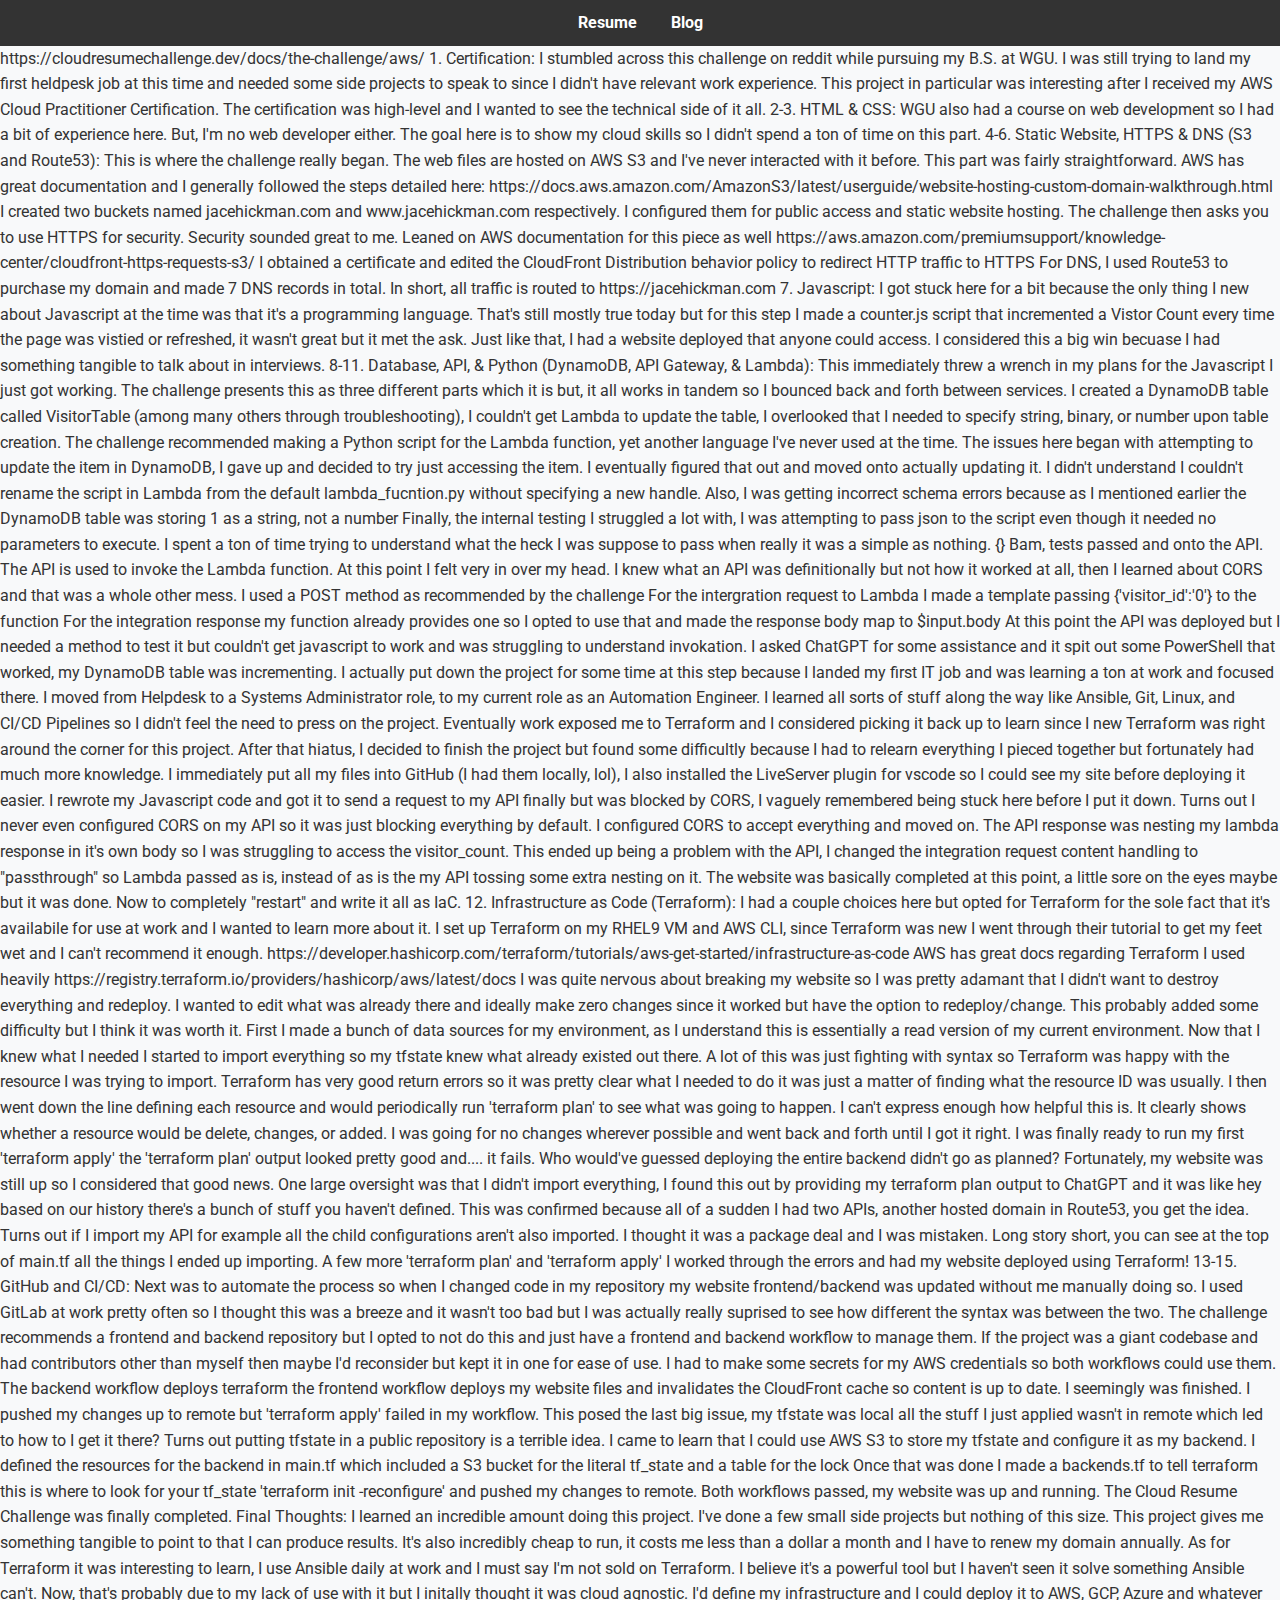
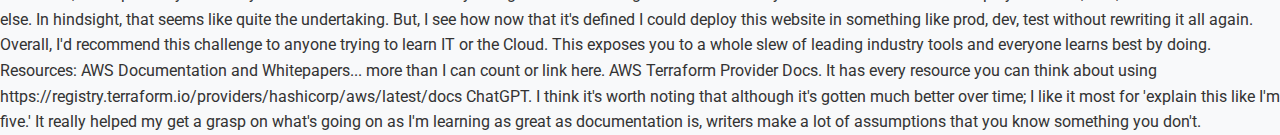
==== web_files/blog.html @ e650aa1d "Updated resume, added a blog, some css for the blog" ====
<!-- Cloud Resume Challenge -->
<!DOCTYPE html>
<html>
<head>
  <title>The Cloud Resume Challenge</title>
  <link rel="stylesheet" type="text/css" href="css/styles.css">
</head>

<nav>
  <a href="resume.html">Resume</a>
  <a href="blog.html">Blog</a>
</nav>

<body>
https://cloudresumechallenge.dev/docs/the-challenge/aws/

1. Certification:
I stumbled across this challenge on reddit while pursuing my B.S. at WGU. I was still trying to land my first heldpesk job at this time and needed some side projects to speak to since I didn't have relevant work experience.
This project in particular was interesting after I received my AWS Cloud Practitioner Certification. The certification was high-level and I wanted to see the technical side of it all. 

2-3. HTML & CSS:
WGU also had a course on web development so I had a bit of experience here. But, I'm no web developer either. The goal here is to show my cloud skills so I didn't spend a ton of time on this part.

4-6. Static Website, HTTPS & DNS (S3 and Route53):
This is where the challenge really began. 

The web files are hosted on AWS S3 and I've never interacted with it before. This part was fairly straightforward.
AWS has great documentation and I generally followed the steps detailed here: https://docs.aws.amazon.com/AmazonS3/latest/userguide/website-hosting-custom-domain-walkthrough.html
I created two buckets named jacehickman.com and www.jacehickman.com respectively. I configured them for public access and static website hosting. 

The challenge then asks you to use HTTPS for security. Security sounded great to me. 
Leaned on AWS documentation for this piece as well https://aws.amazon.com/premiumsupport/knowledge-center/cloudfront-https-requests-s3/ 
I obtained a certificate and edited the CloudFront Distribution behavior policy to redirect HTTP traffic to HTTPS

For DNS, I used Route53 to purchase my domain and made 7 DNS records in total. In short, all traffic is routed to https://jacehickman.com

7. Javascript:
I got stuck here for a bit because the only thing I new about Javascript at the time was that it's a programming language. 
That's still mostly true today but for this step I made a counter.js script that incremented a Vistor Count every time the page was vistied or refreshed, it wasn't great but it met the ask.
Just like that, I had a website deployed that anyone could access. I considered this a big win becuase I had something tangible to talk about in interviews.

8-11. Database, API, & Python (DynamoDB, API Gateway, & Lambda):
This immediately threw a wrench in my plans for the Javascript I just got working. The challenge presents this as three different parts which it is but, it all works in tandem so I bounced back and forth between services.
I created a DynamoDB table called VisitorTable (among many others through troubleshooting), I couldn't get Lambda to update the table, I overlooked that I needed to specify string, binary, or number upon table creation.

The challenge recommended making a Python script for the Lambda function, yet another language I've never used at the time.
The issues here began with attempting to update the item in DynamoDB, I gave up and decided to try just accessing the item. I eventually figured that out and moved onto actually updating it.
I didn't understand I couldn't rename the script in Lambda from the default lambda_fucntion.py without specifying a new handle. Also, I was getting incorrect schema errors because as I mentioned earlier the DynamoDB table was storing 1 as a string, not a number
Finally, the internal testing I struggled a lot with, I was attempting to pass json to the script even though it needed no parameters to execute. I spent a ton of time trying to understand what the heck I was suppose to pass when really it was a simple as nothing. {}
Bam, tests passed and onto the API.

The API is used to invoke the Lambda function. At this point I felt very in over my head. I knew what an API was definitionally but not how it worked at all, then I learned about CORS and that was a whole other mess.
I used a POST method as recommended by the challenge
For the intergration request to Lambda I made a template passing {'visitor_id':'0'} to the function
For the integration response my function already provides one so I opted to use that and made the response body map to $input.body
At this point the API was deployed but I needed a method to test it but couldn't get javascript to work and was struggling to understand invokation.
I asked ChatGPT for some assistance and it spit out some PowerShell that worked, my DynamoDB table was incrementing.

I actually put down the project for some time at this step because I landed my first IT job and was learning a ton at work and focused there. I moved from Helpdesk to a Systems Administrator role, to my current role as an Automation Engineer.
I learned all sorts of stuff along the way like Ansible, Git, Linux, and CI/CD Pipelines so I didn't feel the need to press on the project.
Eventually work exposed me to Terraform and I considered picking it back up to learn since I new Terraform was right around the corner for this project. 
After that hiatus, I decided to finish the project but found some difficultly because I had to relearn everything I pieced together but fortunately had much more knowledge.

I immediately put all my files into GitHub (I had them locally, lol), I also installed the LiveServer plugin for vscode so I could see my site before deploying it easier.
I rewrote my Javascript code and got it to send a request to my API finally but was blocked by CORS, I vaguely remembered being stuck here before I put it down. 
Turns out I never even configured CORS on my API so it was just blocking everything by default. I configured CORS to accept everything and moved on.

The API response was nesting my lambda response in it's own body so I was struggling to access the visitor_count. 
This ended up being a problem with the API, I changed the integration request content handling to "passthrough" so Lambda passed as is, instead of as is the my API tossing some extra nesting on it.

The website was basically completed at this point, a little sore on the eyes maybe but it was done. Now to completely "restart" and write it all as IaC.

12. Infrastructure as Code (Terraform):
I had a couple choices here but opted for Terraform for the sole fact that it's availabile for use at work and I wanted to learn more about it. 
I set up Terraform on my RHEL9 VM and AWS CLI, since Terraform was new I went through their tutorial to get my feet wet and I can't recommend it enough. https://developer.hashicorp.com/terraform/tutorials/aws-get-started/infrastructure-as-code
AWS has great docs regarding Terraform I used heavily https://registry.terraform.io/providers/hashicorp/aws/latest/docs

I was quite nervous about breaking my website so I was pretty adamant that I didn't want to destroy everything and redeploy. I wanted to edit what was already there and ideally make zero changes since it worked but have the option to redeploy/change. 
This probably added some difficulty but I think it was worth it. First I made a bunch of data sources for my environment, as I understand this is essentially a read version of my current environment.

Now that I knew what I needed I started to import everything so my tfstate knew what already existed out there. A lot of this was just fighting with syntax so Terraform was happy with the resource I was trying to import. 
Terraform has very good return errors so it was pretty clear what I needed to do it was just a matter of finding what the resource ID was usually. 
I then went down the line defining each resource and would periodically run 'terraform plan' to see what was going to happen. I can't express enough how helpful this is. It clearly shows whether a resource would be delete, changes, or added.
I was going for no changes wherever possible and went back and forth until I got it right.
I was finally ready to run my first 'terraform apply' the 'terraform plan' output looked pretty good and.... it fails. Who would've guessed deploying the entire backend didn't go as planned?
Fortunately, my website was still up so I considered that good news. 

One large oversight was that I didn't import everything, I found this out by providing my terraform plan output to ChatGPT and it was like hey based on our history there's a bunch of stuff you haven't defined.
This was confirmed because all of a sudden I had two APIs, another hosted domain in Route53, you get the idea.
Turns out if I import my API for example all the child configurations aren't also imported. I thought it was a package deal and I was mistaken. Long story short, you can see at the top of main.tf all the things I ended up importing. 
A few more 'terraform plan' and 'terraform apply' I worked through the errors and had my website deployed using Terraform!

13-15. GitHub and CI/CD: 
Next was to automate the process so when I changed code in my repository my website frontend/backend was updated without me manually doing so. 
I used GitLab at work pretty often so I thought this was a breeze and it wasn't too bad but I was actually really suprised to see how different the syntax was between the two. 
The challenge recommends a frontend and backend repository but I opted to not do this and just have a frontend and backend workflow to manage them. 
If the project was a giant codebase and had contributors other than myself then maybe I'd reconsider but kept it in one for ease of use. 
I had to make some secrets for my AWS credentials so both workflows could use them. The backend workflow deploys terraform the frontend workflow deploys my website files and invalidates the CloudFront cache so content is up to date.
I seemingly was finished. I pushed my changes up to remote but 'terraform apply' failed in my workflow. 
This posed the last big issue, my tfstate was local all the stuff I just applied wasn't in remote which led to how to I get it there? Turns out putting tfstate in a public repository is a terrible idea. 
I came to learn that I could use AWS S3 to store my tfstate and configure it as my backend. 
I defined the resources for the backend in main.tf which included a S3 bucket for the literal tf_state and a table for the lock
Once that was done I made a backends.tf to tell terraform this is where to look for your tf_state 'terraform init -reconfigure' and pushed my changes to remote.
Both workflows passed, my website was up and running. The Cloud Resume Challenge was finally completed.

Final Thoughts:
I learned an incredible amount doing this project. I've done a few small side projects but nothing of this size. 
This project gives me something tangible to point to that I can produce results. It's also incredibly cheap to run, it costs me less than a dollar a month and I have to renew my domain annually. 
As for Terraform it was interesting to learn, I use Ansible daily at work and I must say I'm not sold on Terraform. I believe it's a powerful tool but I haven't seen it solve something Ansible can't.
Now, that's probably due to my lack of use with it but I initally thought it was cloud agnostic. I'd define my infrastructure and I could deploy it to AWS, GCP, Azure and whatever else.
In hindsight, that seems like quite the undertaking. But, I see how now that it's defined I could deploy this website in something like prod, dev, test without rewriting it all again. 
Overall, I'd recommend this challenge to anyone trying to learn IT or the Cloud. This exposes you to a whole slew of leading industry tools and everyone learns best by doing. 

Resources:
AWS Documentation and Whitepapers... more than I can count or link here. 
AWS Terraform Provider Docs. It has every resource you can think about using https://registry.terraform.io/providers/hashicorp/aws/latest/docs
ChatGPT. I think it's worth noting that although it's gotten much better over time; I like it most for 'explain this like I'm five.' It really helped my get a grasp on what's going on as I'm learning as great as documentation is, writers make a lot of assumptions that you know something you don't.
</body>
</html>
---- web_files/css/styles.css ----
@import url('https://fonts.googleapis.com/css2?family=Roboto:wght@400;500;700&display=swap');

body {
  margin: 0;
  font-family: 'Roboto', sans-serif;
  font-size: 16px;
  line-height: 1.6;
  color: #333;
  background-color: #f8f9fa;
}

header {
  background-color: #232f3e;
  color: #fff;
  padding: 20px;
  text-align: center;
  box-shadow: 0 2px 5px rgba(0, 0, 0, 0.1);
}

header h1 {
  margin: 0;
  font-size: 36px;
  font-weight: 700;
}

header p, header a {
  margin: 0;
  font-size: 18px;
  color: #f3f3f3;
}

header a {
  display: block;
  margin: 10px 0; 
  color: #00aaff;
  text-decoration: none;
  font-weight: 500;
}

header a:hover {
  text-decoration: underline;
}

a {
  color: #00aaff;
  font-weight: 400;
}

a:hover {
  text-decoration: underline;
}

div {
  margin: 30px auto; 
  padding: 0px;
  max-width: 800px;
  background-color: #fff;
  box-shadow: 0 2px 8px rgba(0, 0, 0, 0.1);
  border-radius: 8px;
  padding: 20px;
}


div h2 {
  margin-top: 0;
  font-size: 28px;
  font-weight: 700;
  color: #232f3e;
}

div h3 {
  margin-top: 15px;
  font-size: 22px;
  font-weight: 500;
  color: #333;
}

div ul {
  margin-top: 10px;
  padding-left: 20px;
}

div li {
  margin-bottom: 8px; 
  line-height: 1.8;
}

#counter {
  position: absolute;
  top: 0;
  right: 0;
  padding: 10px;
  background-color: #ff9900;
  color: #fff;
  font-size: 14px;
  font-family: 'Roboto', sans-serif;
  border-radius: 0 0 0 5px;
}

a.button {
  display: inline-block;
  background-color: #ff9900;
  color: white;
  padding: 10px 20px;
  border-radius: 5px;
  text-align: center;
  text-decoration: none;
  font-weight: 600;
  margin-top: 20px;
}

a.button:hover {
  background-color: #e88e00;
}

nav {
  background-color: #333;
  padding: 10px;
  text-align: center;
}

nav a {
  color: white;
  margin: 0 15px;
  text-decoration: none;
  font-weight: bold;
}

nav a:hover {
  text-decoration: underline;
}
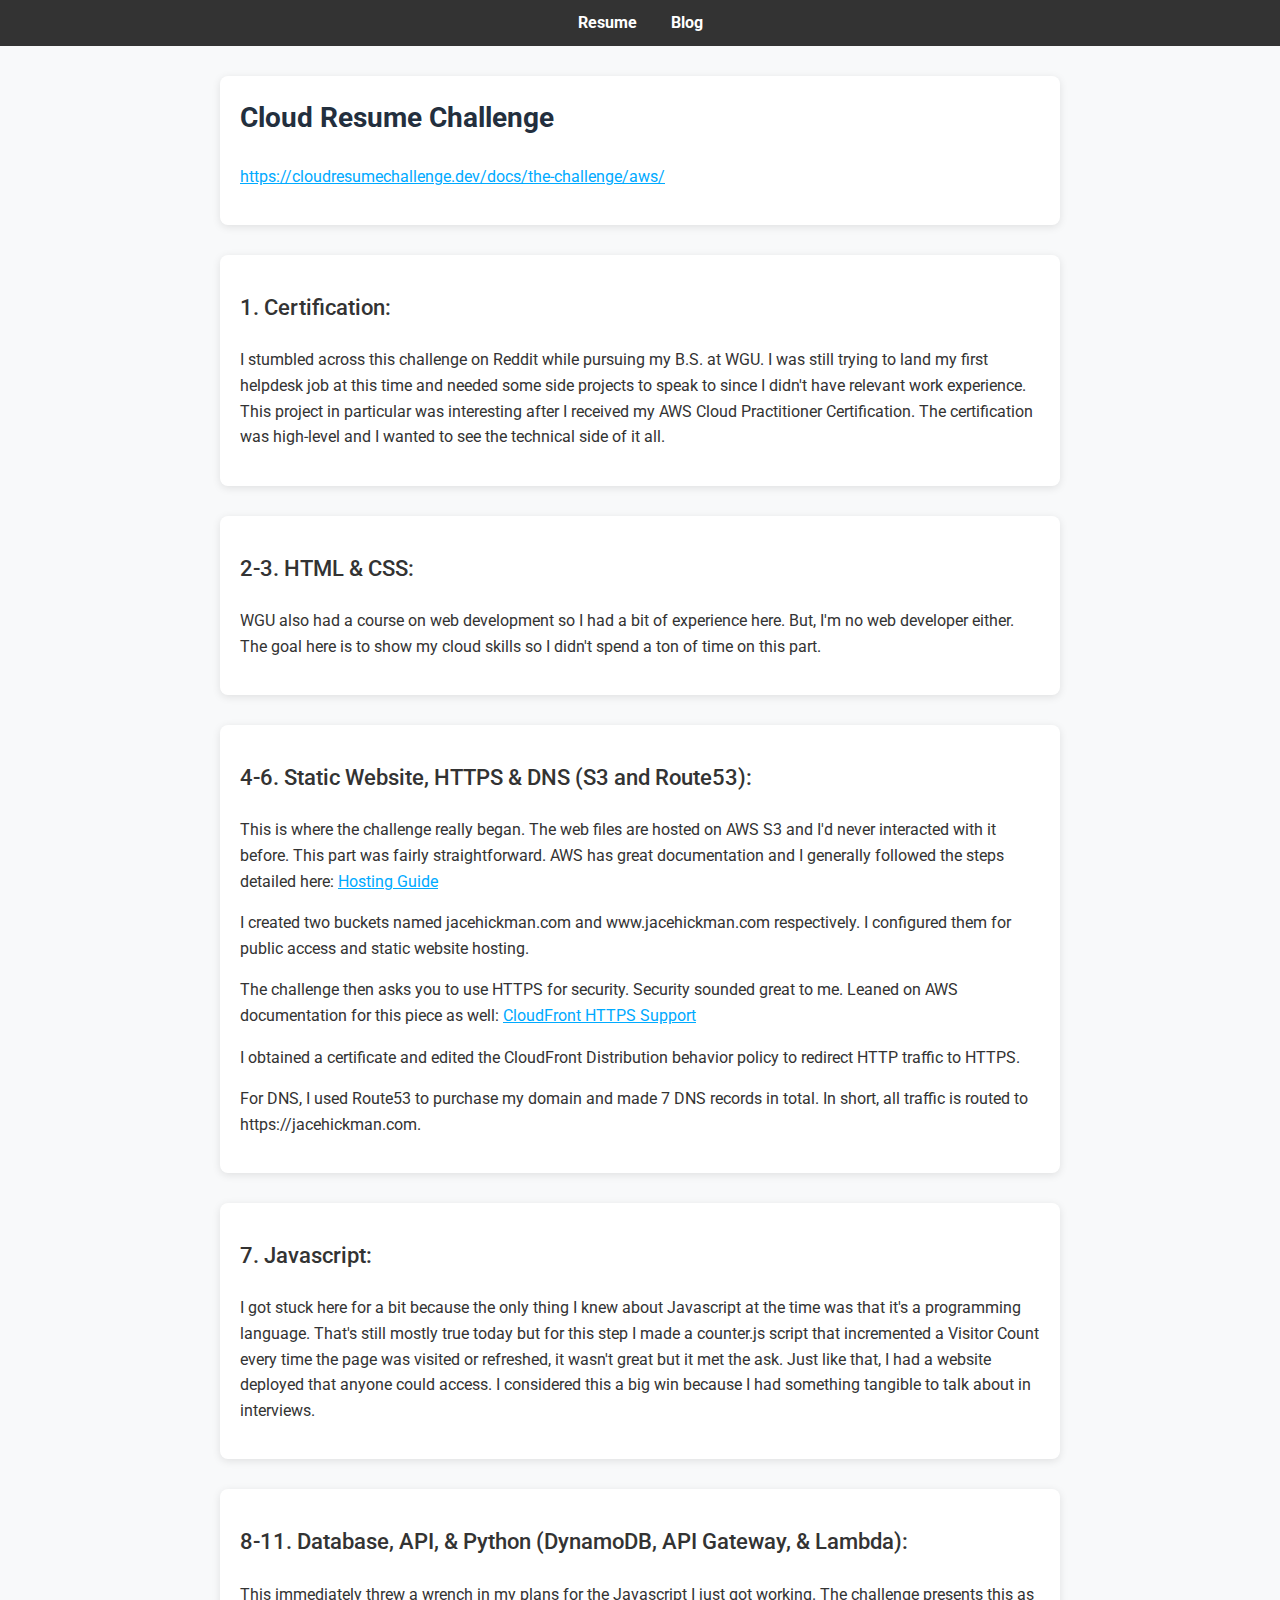
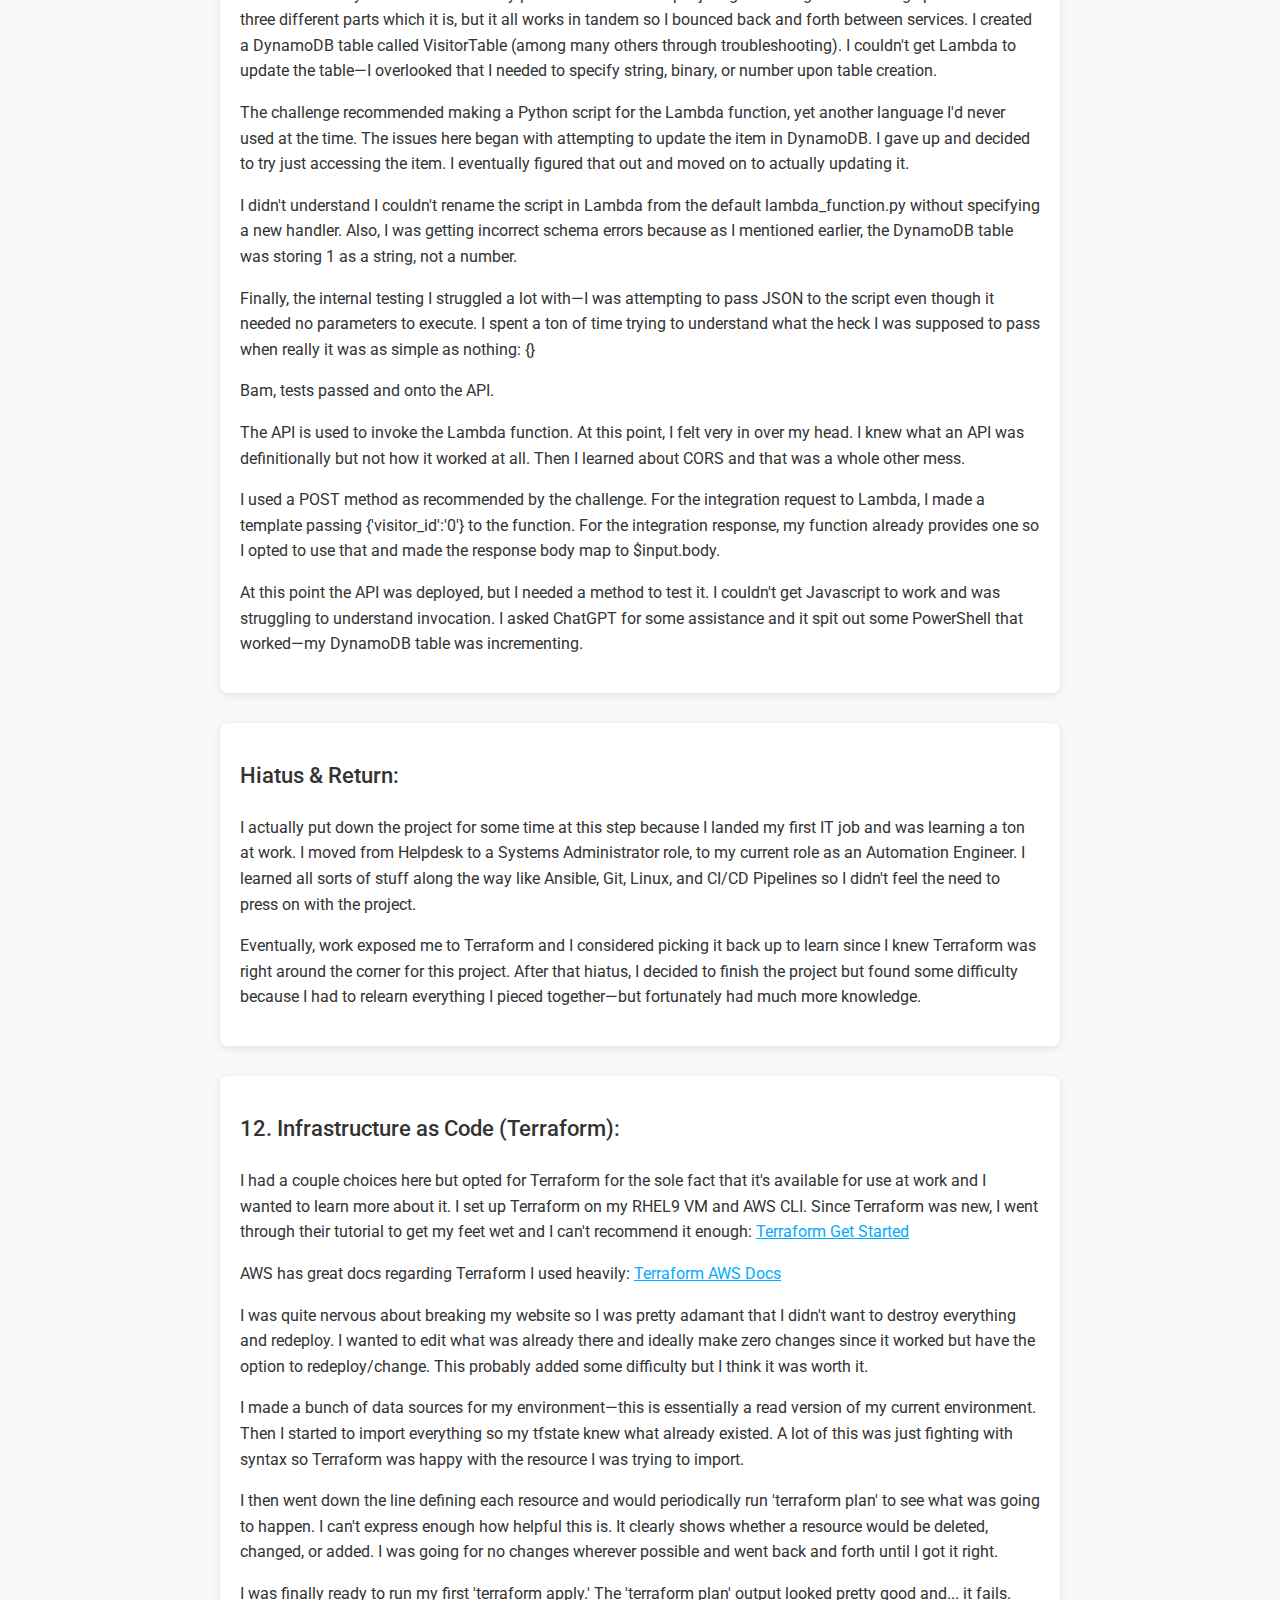
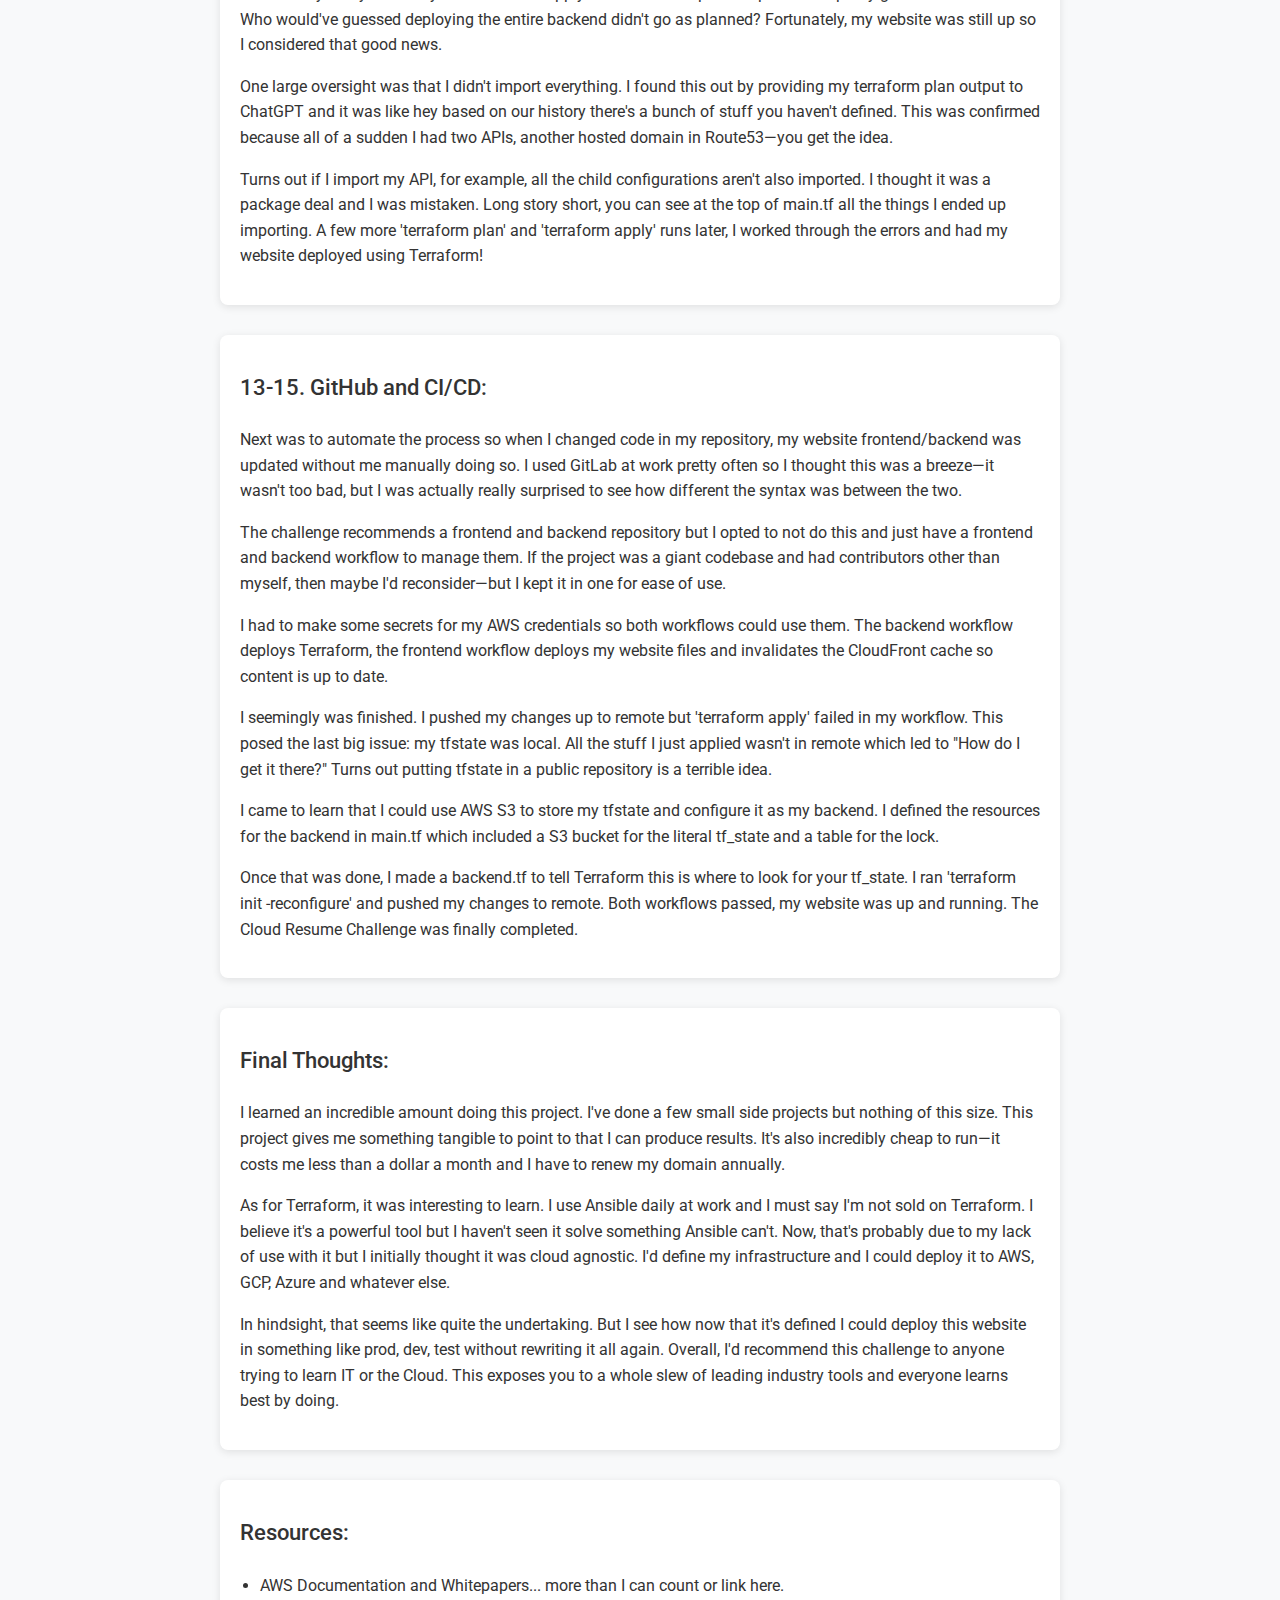
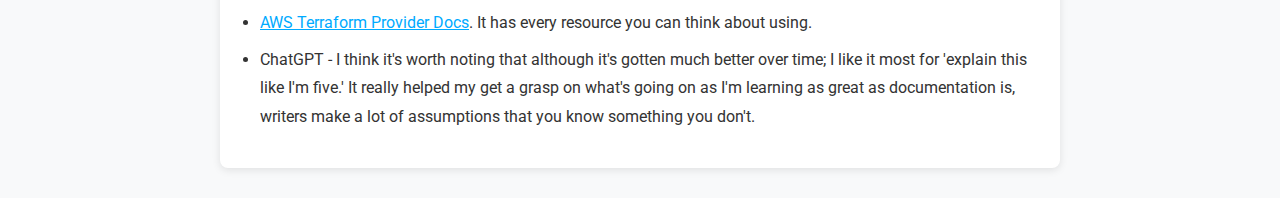
==== commit 8c458239: "Formatting for blog.html" ====
--- a/web_files/blog.html
+++ b/web_files/blog.html
@@ -1,4 +1,4 @@
-<!-- Cloud Resume Challenge -->
+<!-- Cloud Resume Challenge Blog -->
 <!DOCTYPE html>
 <html>
 <head>
@@ -12,108 +12,90 @@
 </nav>
 
 <body>
-https://cloudresumechallenge.dev/docs/the-challenge/aws/
+  <div>
+    <h2>Cloud Resume Challenge</h2>
+    <p><a href="https://cloudresumechallenge.dev/docs/the-challenge/aws/">https://cloudresumechallenge.dev/docs/the-challenge/aws/</a></p>
+  </div>
 
-1. Certification:
-I stumbled across this challenge on reddit while pursuing my B.S. at WGU. I was still trying to land my first heldpesk job at this time and needed some side projects to speak to since I didn't have relevant work experience.
-This project in particular was interesting after I received my AWS Cloud Practitioner Certification. The certification was high-level and I wanted to see the technical side of it all. 
+  <div>
+    <h3>1. Certification:</h3>
+    <p>I stumbled across this challenge on Reddit while pursuing my B.S. at WGU. I was still trying to land my first helpdesk job at this time and needed some side projects to speak to since I didn't have relevant work experience. This project in particular was interesting after I received my AWS Cloud Practitioner Certification. The certification was high-level and I wanted to see the technical side of it all.</p>
+  </div>
 
-2-3. HTML & CSS:
-WGU also had a course on web development so I had a bit of experience here. But, I'm no web developer either. The goal here is to show my cloud skills so I didn't spend a ton of time on this part.
+  <div>
+    <h3>2-3. HTML & CSS:</h3>
+    <p>WGU also had a course on web development so I had a bit of experience here. But, I'm no web developer either. The goal here is to show my cloud skills so I didn't spend a ton of time on this part.</p>
+  </div>
 
-4-6. Static Website, HTTPS & DNS (S3 and Route53):
-This is where the challenge really began. 
+  <div>
+    <h3>4-6. Static Website, HTTPS & DNS (S3 and Route53):</h3>
+    <p>This is where the challenge really began. The web files are hosted on AWS S3 and I'd never interacted with it before. This part was fairly straightforward. AWS has great documentation and I generally followed the steps detailed here: <a href="https://docs.aws.amazon.com/AmazonS3/latest/userguide/website-hosting-custom-domain-walkthrough.html">Hosting Guide</a></p>
+    <p>I created two buckets named jacehickman.com and www.jacehickman.com respectively. I configured them for public access and static website hosting.</p>
+    <p>The challenge then asks you to use HTTPS for security. Security sounded great to me. Leaned on AWS documentation for this piece as well: <a href="https://aws.amazon.com/premiumsupport/knowledge-center/cloudfront-https-requests-s3/">CloudFront HTTPS Support</a></p>
+    <p>I obtained a certificate and edited the CloudFront Distribution behavior policy to redirect HTTP traffic to HTTPS.</p>
+    <p>For DNS, I used Route53 to purchase my domain and made 7 DNS records in total. In short, all traffic is routed to https://jacehickman.com.</p>
+  </div>
 
-The web files are hosted on AWS S3 and I've never interacted with it before. This part was fairly straightforward.
-AWS has great documentation and I generally followed the steps detailed here: https://docs.aws.amazon.com/AmazonS3/latest/userguide/website-hosting-custom-domain-walkthrough.html
-I created two buckets named jacehickman.com and www.jacehickman.com respectively. I configured them for public access and static website hosting. 
+  <div>
+    <h3>7. Javascript:</h3>
+    <p>I got stuck here for a bit because the only thing I knew about Javascript at the time was that it's a programming language. That's still mostly true today but for this step I made a counter.js script that incremented a Visitor Count every time the page was visited or refreshed, it wasn't great but it met the ask. Just like that, I had a website deployed that anyone could access. I considered this a big win because I had something tangible to talk about in interviews.</p>
+  </div>
 
-The challenge then asks you to use HTTPS for security. Security sounded great to me. 
-Leaned on AWS documentation for this piece as well https://aws.amazon.com/premiumsupport/knowledge-center/cloudfront-https-requests-s3/ 
-I obtained a certificate and edited the CloudFront Distribution behavior policy to redirect HTTP traffic to HTTPS
+  <div>
+    <h3>8-11. Database, API, & Python (DynamoDB, API Gateway, & Lambda):</h3>
+    <p>This immediately threw a wrench in my plans for the Javascript I just got working. The challenge presents this as three different parts which it is, but it all works in tandem so I bounced back and forth between services. I created a DynamoDB table called VisitorTable (among many others through troubleshooting). I couldn't get Lambda to update the table—I overlooked that I needed to specify string, binary, or number upon table creation.</p>
+    <p>The challenge recommended making a Python script for the Lambda function, yet another language I'd never used at the time. The issues here began with attempting to update the item in DynamoDB. I gave up and decided to try just accessing the item. I eventually figured that out and moved on to actually updating it.</p>
+    <p>I didn't understand I couldn't rename the script in Lambda from the default lambda_function.py without specifying a new handler. Also, I was getting incorrect schema errors because as I mentioned earlier, the DynamoDB table was storing 1 as a string, not a number.</p>
+    <p>Finally, the internal testing I struggled a lot with—I was attempting to pass JSON to the script even though it needed no parameters to execute. I spent a ton of time trying to understand what the heck I was supposed to pass when really it was as simple as nothing: {}</p>
+    <p>Bam, tests passed and onto the API.</p>
+    <p>The API is used to invoke the Lambda function. At this point, I felt very in over my head. I knew what an API was definitionally but not how it worked at all. Then I learned about CORS and that was a whole other mess.</p>
+    <p>I used a POST method as recommended by the challenge. For the integration request to Lambda, I made a template passing {'visitor_id':'0'} to the function. For the integration response, my function already provides one so I opted to use that and made the response body map to $input.body.</p>
+    <p>At this point the API was deployed, but I needed a method to test it. I couldn't get Javascript to work and was struggling to understand invocation. I asked ChatGPT for some assistance and it spit out some PowerShell that worked—my DynamoDB table was incrementing.</p>
+  </div>
 
-For DNS, I used Route53 to purchase my domain and made 7 DNS records in total. In short, all traffic is routed to https://jacehickman.com
+  <div>
+    <h3>Hiatus & Return:</h3>
+    <p>I actually put down the project for some time at this step because I landed my first IT job and was learning a ton at work. I moved from Helpdesk to a Systems Administrator role, to my current role as an Automation Engineer. I learned all sorts of stuff along the way like Ansible, Git, Linux, and CI/CD Pipelines so I didn't feel the need to press on with the project.</p>
+    <p>Eventually, work exposed me to Terraform and I considered picking it back up to learn since I knew Terraform was right around the corner for this project. After that hiatus, I decided to finish the project but found some difficulty because I had to relearn everything I pieced together—but fortunately had much more knowledge.</p>
+  </div>
 
-7. Javascript:
-I got stuck here for a bit because the only thing I new about Javascript at the time was that it's a programming language. 
-That's still mostly true today but for this step I made a counter.js script that incremented a Vistor Count every time the page was vistied or refreshed, it wasn't great but it met the ask.
-Just like that, I had a website deployed that anyone could access. I considered this a big win becuase I had something tangible to talk about in interviews.
+  <div>
+    <h3>12. Infrastructure as Code (Terraform):</h3>
+    <p>I had a couple choices here but opted for Terraform for the sole fact that it's available for use at work and I wanted to learn more about it. I set up Terraform on my RHEL9 VM and AWS CLI. Since Terraform was new, I went through their tutorial to get my feet wet and I can't recommend it enough: <a href="https://developer.hashicorp.com/terraform/tutorials/aws-get-started/infrastructure-as-code">Terraform Get Started</a></p>
+    <p>AWS has great docs regarding Terraform I used heavily: <a href="https://registry.terraform.io/providers/hashicorp/aws/latest/docs">Terraform AWS Docs</a></p>
+    <p>I was quite nervous about breaking my website so I was pretty adamant that I didn't want to destroy everything and redeploy. I wanted to edit what was already there and ideally make zero changes since it worked but have the option to redeploy/change. This probably added some difficulty but I think it was worth it.</p>
+    <p>I made a bunch of data sources for my environment—this is essentially a read version of my current environment. Then I started to import everything so my tfstate knew what already existed. A lot of this was just fighting with syntax so Terraform was happy with the resource I was trying to import.</p>
+    <p>I then went down the line defining each resource and would periodically run 'terraform plan' to see what was going to happen. I can't express enough how helpful this is. It clearly shows whether a resource would be deleted, changed, or added. I was going for no changes wherever possible and went back and forth until I got it right.</p>
+    <p>I was finally ready to run my first 'terraform apply.' The 'terraform plan' output looked pretty good and... it fails. Who would've guessed deploying the entire backend didn't go as planned? Fortunately, my website was still up so I considered that good news.</p>
+    <p>One large oversight was that I didn't import everything. I found this out by providing my terraform plan output to ChatGPT and it was like hey based on our history there's a bunch of stuff you haven't defined. This was confirmed because all of a sudden I had two APIs, another hosted domain in Route53—you get the idea.</p>
+    <p>Turns out if I import my API, for example, all the child configurations aren't also imported. I thought it was a package deal and I was mistaken. Long story short, you can see at the top of main.tf all the things I ended up importing. A few more 'terraform plan' and 'terraform apply' runs later, I worked through the errors and had my website deployed using Terraform!</p>
+  </div>
 
-8-11. Database, API, & Python (DynamoDB, API Gateway, & Lambda):
-This immediately threw a wrench in my plans for the Javascript I just got working. The challenge presents this as three different parts which it is but, it all works in tandem so I bounced back and forth between services.
-I created a DynamoDB table called VisitorTable (among many others through troubleshooting), I couldn't get Lambda to update the table, I overlooked that I needed to specify string, binary, or number upon table creation.
+  <div>
+    <h3>13-15. GitHub and CI/CD:</h3>
+    <p>Next was to automate the process so when I changed code in my repository, my website frontend/backend was updated without me manually doing so. I used GitLab at work pretty often so I thought this was a breeze—it wasn't too bad, but I was actually really surprised to see how different the syntax was between the two.</p>
+    <p>The challenge recommends a frontend and backend repository but I opted to not do this and just have a frontend and backend workflow to manage them. If the project was a giant codebase and had contributors other than myself, then maybe I'd reconsider—but I kept it in one for ease of use.</p>
+    <p>I had to make some secrets for my AWS credentials so both workflows could use them. The backend workflow deploys Terraform, the frontend workflow deploys my website files and invalidates the CloudFront cache so content is up to date.</p>
+    <p>I seemingly was finished. I pushed my changes up to remote but 'terraform apply' failed in my workflow. This posed the last big issue: my tfstate was local. All the stuff I just applied wasn't in remote which led to "How do I get it there?" Turns out putting tfstate in a public repository is a terrible idea.</p>
+    <p>I came to learn that I could use AWS S3 to store my tfstate and configure it as my backend. I defined the resources for the backend in main.tf which included a S3 bucket for the literal tf_state and a table for the lock.</p>
+    <p>Once that was done, I made a backend.tf to tell Terraform this is where to look for your tf_state. I ran 'terraform init -reconfigure' and pushed my changes to remote. Both workflows passed, my website was up and running. The Cloud Resume Challenge was finally completed.</p>
+  </div>
 
-The challenge recommended making a Python script for the Lambda function, yet another language I've never used at the time.
-The issues here began with attempting to update the item in DynamoDB, I gave up and decided to try just accessing the item. I eventually figured that out and moved onto actually updating it.
-I didn't understand I couldn't rename the script in Lambda from the default lambda_fucntion.py without specifying a new handle. Also, I was getting incorrect schema errors because as I mentioned earlier the DynamoDB table was storing 1 as a string, not a number
-Finally, the internal testing I struggled a lot with, I was attempting to pass json to the script even though it needed no parameters to execute. I spent a ton of time trying to understand what the heck I was suppose to pass when really it was a simple as nothing. {}
-Bam, tests passed and onto the API.
+  <div>
+    <h3>Final Thoughts:</h3>
+    <p>I learned an incredible amount doing this project. I've done a few small side projects but nothing of this size. This project gives me something tangible to point to that I can produce results. It's also incredibly cheap to run—it costs me less than a dollar a month and I have to renew my domain annually.</p>
+    <p>As for Terraform, it was interesting to learn. I use Ansible daily at work and I must say I'm not sold on Terraform. I believe it's a powerful tool but I haven't seen it solve something Ansible can't. Now, that's probably due to my lack of use with it but I initially thought it was cloud agnostic. I'd define my infrastructure and I could deploy it to AWS, GCP, Azure and whatever else.</p>
+    <p>In hindsight, that seems like quite the undertaking. But I see how now that it's defined I could deploy this website in something like prod, dev, test without rewriting it all again. Overall, I'd recommend this challenge to anyone trying to learn IT or the Cloud. This exposes you to a whole slew of leading industry tools and everyone learns best by doing.</p>
+  </div>
 
-The API is used to invoke the Lambda function. At this point I felt very in over my head. I knew what an API was definitionally but not how it worked at all, then I learned about CORS and that was a whole other mess.
-I used a POST method as recommended by the challenge
-For the intergration request to Lambda I made a template passing {'visitor_id':'0'} to the function
-For the integration response my function already provides one so I opted to use that and made the response body map to $input.body
-At this point the API was deployed but I needed a method to test it but couldn't get javascript to work and was struggling to understand invokation.
-I asked ChatGPT for some assistance and it spit out some PowerShell that worked, my DynamoDB table was incrementing.
+  <div>
+    <h3>Resources:</h3>
+    <ul>
+      <li>AWS Documentation and Whitepapers... more than I can count or link here.</li>
+      <li><a href="https://registry.terraform.io/providers/hashicorp/aws/latest/docs">AWS Terraform Provider Docs</a>. It has every resource you can think about using.</li>
+      <li>ChatGPT - I think it's worth noting that although it's gotten much better over time; I like it most for 'explain this like I'm five.' It really helped my get a grasp on what's going on as I'm learning as great as documentation is, writers make a lot of assumptions that you know something you don't.</li>
+    </ul>
+  </div>
 
-I actually put down the project for some time at this step because I landed my first IT job and was learning a ton at work and focused there. I moved from Helpdesk to a Systems Administrator role, to my current role as an Automation Engineer.
-I learned all sorts of stuff along the way like Ansible, Git, Linux, and CI/CD Pipelines so I didn't feel the need to press on the project.
-Eventually work exposed me to Terraform and I considered picking it back up to learn since I new Terraform was right around the corner for this project. 
-After that hiatus, I decided to finish the project but found some difficultly because I had to relearn everything I pieced together but fortunately had much more knowledge.
-
-I immediately put all my files into GitHub (I had them locally, lol), I also installed the LiveServer plugin for vscode so I could see my site before deploying it easier.
-I rewrote my Javascript code and got it to send a request to my API finally but was blocked by CORS, I vaguely remembered being stuck here before I put it down. 
-Turns out I never even configured CORS on my API so it was just blocking everything by default. I configured CORS to accept everything and moved on.
-
-The API response was nesting my lambda response in it's own body so I was struggling to access the visitor_count. 
-This ended up being a problem with the API, I changed the integration request content handling to "passthrough" so Lambda passed as is, instead of as is the my API tossing some extra nesting on it.
-
-The website was basically completed at this point, a little sore on the eyes maybe but it was done. Now to completely "restart" and write it all as IaC.
-
-12. Infrastructure as Code (Terraform):
-I had a couple choices here but opted for Terraform for the sole fact that it's availabile for use at work and I wanted to learn more about it. 
-I set up Terraform on my RHEL9 VM and AWS CLI, since Terraform was new I went through their tutorial to get my feet wet and I can't recommend it enough. https://developer.hashicorp.com/terraform/tutorials/aws-get-started/infrastructure-as-code
-AWS has great docs regarding Terraform I used heavily https://registry.terraform.io/providers/hashicorp/aws/latest/docs
-
-I was quite nervous about breaking my website so I was pretty adamant that I didn't want to destroy everything and redeploy. I wanted to edit what was already there and ideally make zero changes since it worked but have the option to redeploy/change. 
-This probably added some difficulty but I think it was worth it. First I made a bunch of data sources for my environment, as I understand this is essentially a read version of my current environment.
-
-Now that I knew what I needed I started to import everything so my tfstate knew what already existed out there. A lot of this was just fighting with syntax so Terraform was happy with the resource I was trying to import. 
-Terraform has very good return errors so it was pretty clear what I needed to do it was just a matter of finding what the resource ID was usually. 
-I then went down the line defining each resource and would periodically run 'terraform plan' to see what was going to happen. I can't express enough how helpful this is. It clearly shows whether a resource would be delete, changes, or added.
-I was going for no changes wherever possible and went back and forth until I got it right.
-I was finally ready to run my first 'terraform apply' the 'terraform plan' output looked pretty good and.... it fails. Who would've guessed deploying the entire backend didn't go as planned?
-Fortunately, my website was still up so I considered that good news. 
-
-One large oversight was that I didn't import everything, I found this out by providing my terraform plan output to ChatGPT and it was like hey based on our history there's a bunch of stuff you haven't defined.
-This was confirmed because all of a sudden I had two APIs, another hosted domain in Route53, you get the idea.
-Turns out if I import my API for example all the child configurations aren't also imported. I thought it was a package deal and I was mistaken. Long story short, you can see at the top of main.tf all the things I ended up importing. 
-A few more 'terraform plan' and 'terraform apply' I worked through the errors and had my website deployed using Terraform!
-
-13-15. GitHub and CI/CD: 
-Next was to automate the process so when I changed code in my repository my website frontend/backend was updated without me manually doing so. 
-I used GitLab at work pretty often so I thought this was a breeze and it wasn't too bad but I was actually really suprised to see how different the syntax was between the two. 
-The challenge recommends a frontend and backend repository but I opted to not do this and just have a frontend and backend workflow to manage them. 
-If the project was a giant codebase and had contributors other than myself then maybe I'd reconsider but kept it in one for ease of use. 
-I had to make some secrets for my AWS credentials so both workflows could use them. The backend workflow deploys terraform the frontend workflow deploys my website files and invalidates the CloudFront cache so content is up to date.
-I seemingly was finished. I pushed my changes up to remote but 'terraform apply' failed in my workflow. 
-This posed the last big issue, my tfstate was local all the stuff I just applied wasn't in remote which led to how to I get it there? Turns out putting tfstate in a public repository is a terrible idea. 
-I came to learn that I could use AWS S3 to store my tfstate and configure it as my backend. 
-I defined the resources for the backend in main.tf which included a S3 bucket for the literal tf_state and a table for the lock
-Once that was done I made a backends.tf to tell terraform this is where to look for your tf_state 'terraform init -reconfigure' and pushed my changes to remote.
-Both workflows passed, my website was up and running. The Cloud Resume Challenge was finally completed.
-
-Final Thoughts:
-I learned an incredible amount doing this project. I've done a few small side projects but nothing of this size. 
-This project gives me something tangible to point to that I can produce results. It's also incredibly cheap to run, it costs me less than a dollar a month and I have to renew my domain annually. 
-As for Terraform it was interesting to learn, I use Ansible daily at work and I must say I'm not sold on Terraform. I believe it's a powerful tool but I haven't seen it solve something Ansible can't.
-Now, that's probably due to my lack of use with it but I initally thought it was cloud agnostic. I'd define my infrastructure and I could deploy it to AWS, GCP, Azure and whatever else.
-In hindsight, that seems like quite the undertaking. But, I see how now that it's defined I could deploy this website in something like prod, dev, test without rewriting it all again. 
-Overall, I'd recommend this challenge to anyone trying to learn IT or the Cloud. This exposes you to a whole slew of leading industry tools and everyone learns best by doing. 
-
-Resources:
-AWS Documentation and Whitepapers... more than I can count or link here. 
-AWS Terraform Provider Docs. It has every resource you can think about using https://registry.terraform.io/providers/hashicorp/aws/latest/docs
-ChatGPT. I think it's worth noting that although it's gotten much better over time; I like it most for 'explain this like I'm five.' It really helped my get a grasp on what's going on as I'm learning as great as documentation is, writers make a lot of assumptions that you know something you don't.
 </body>
-</html>+</html>
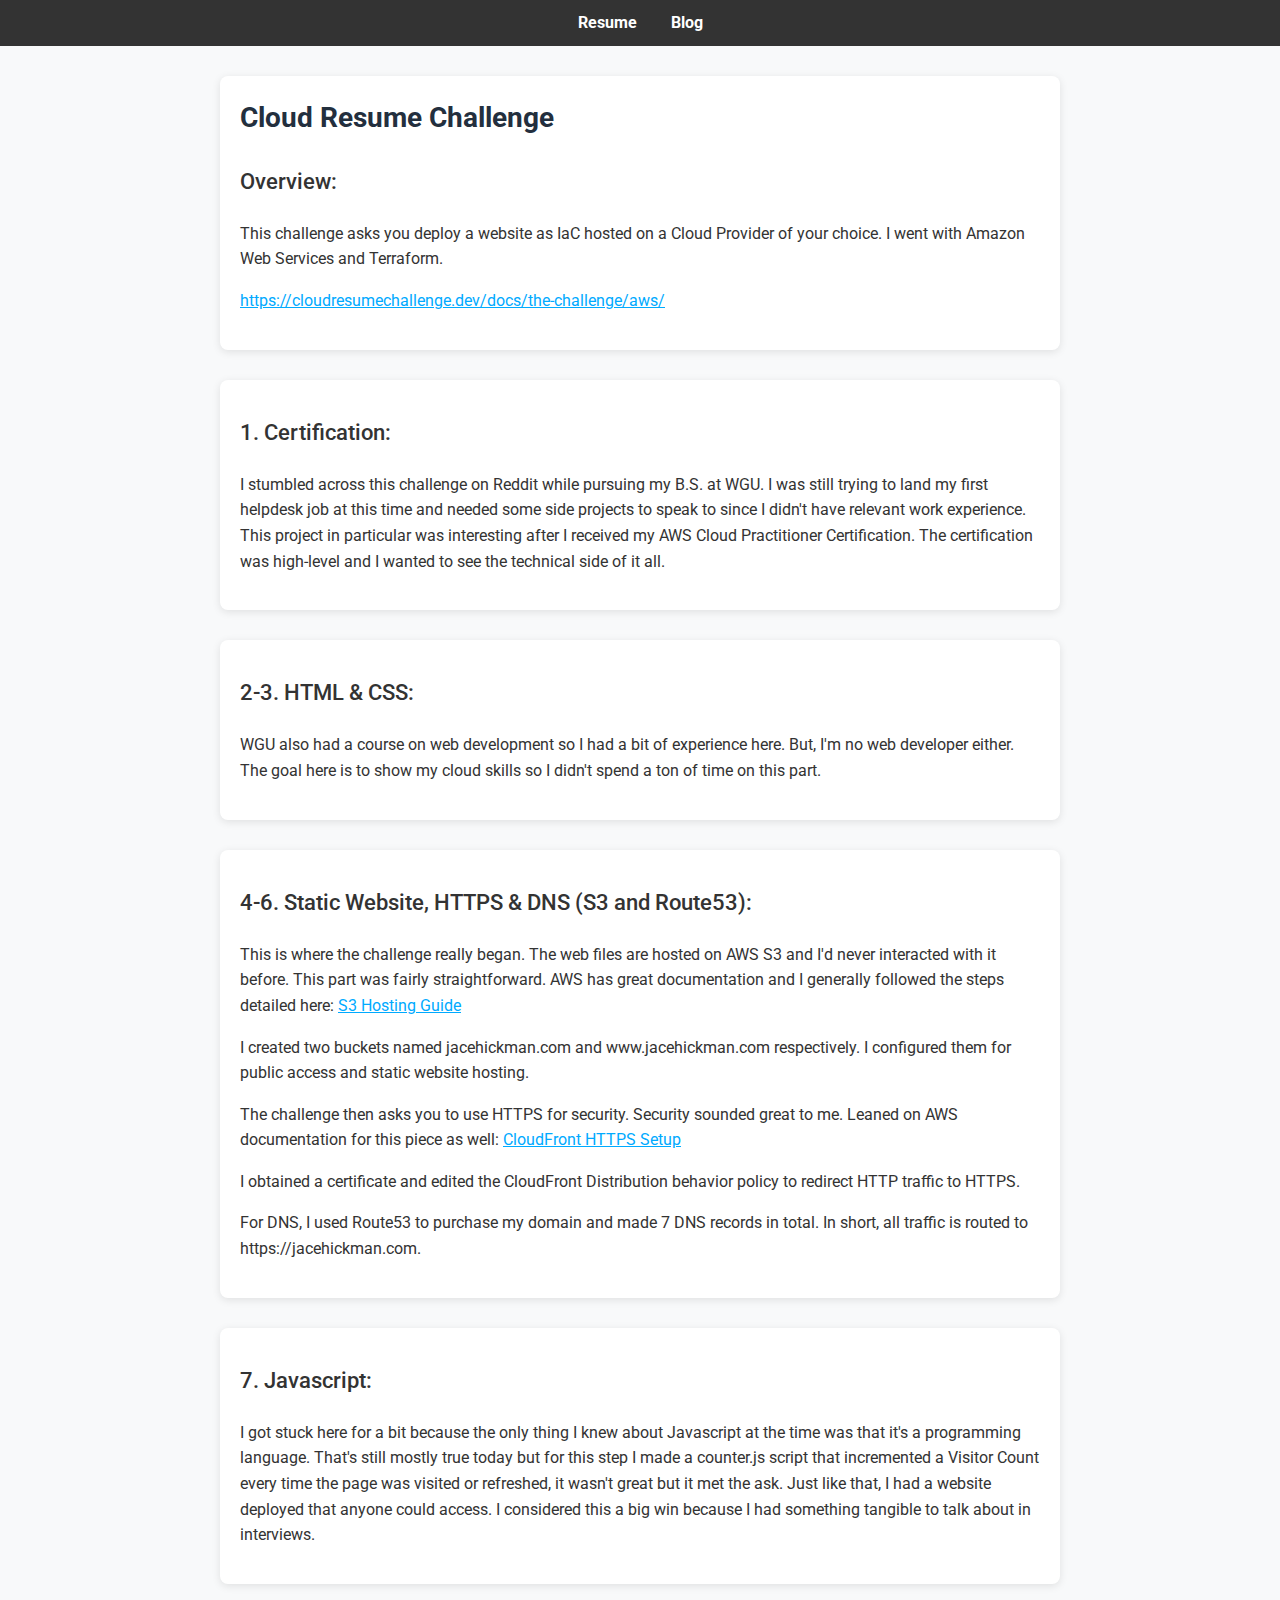
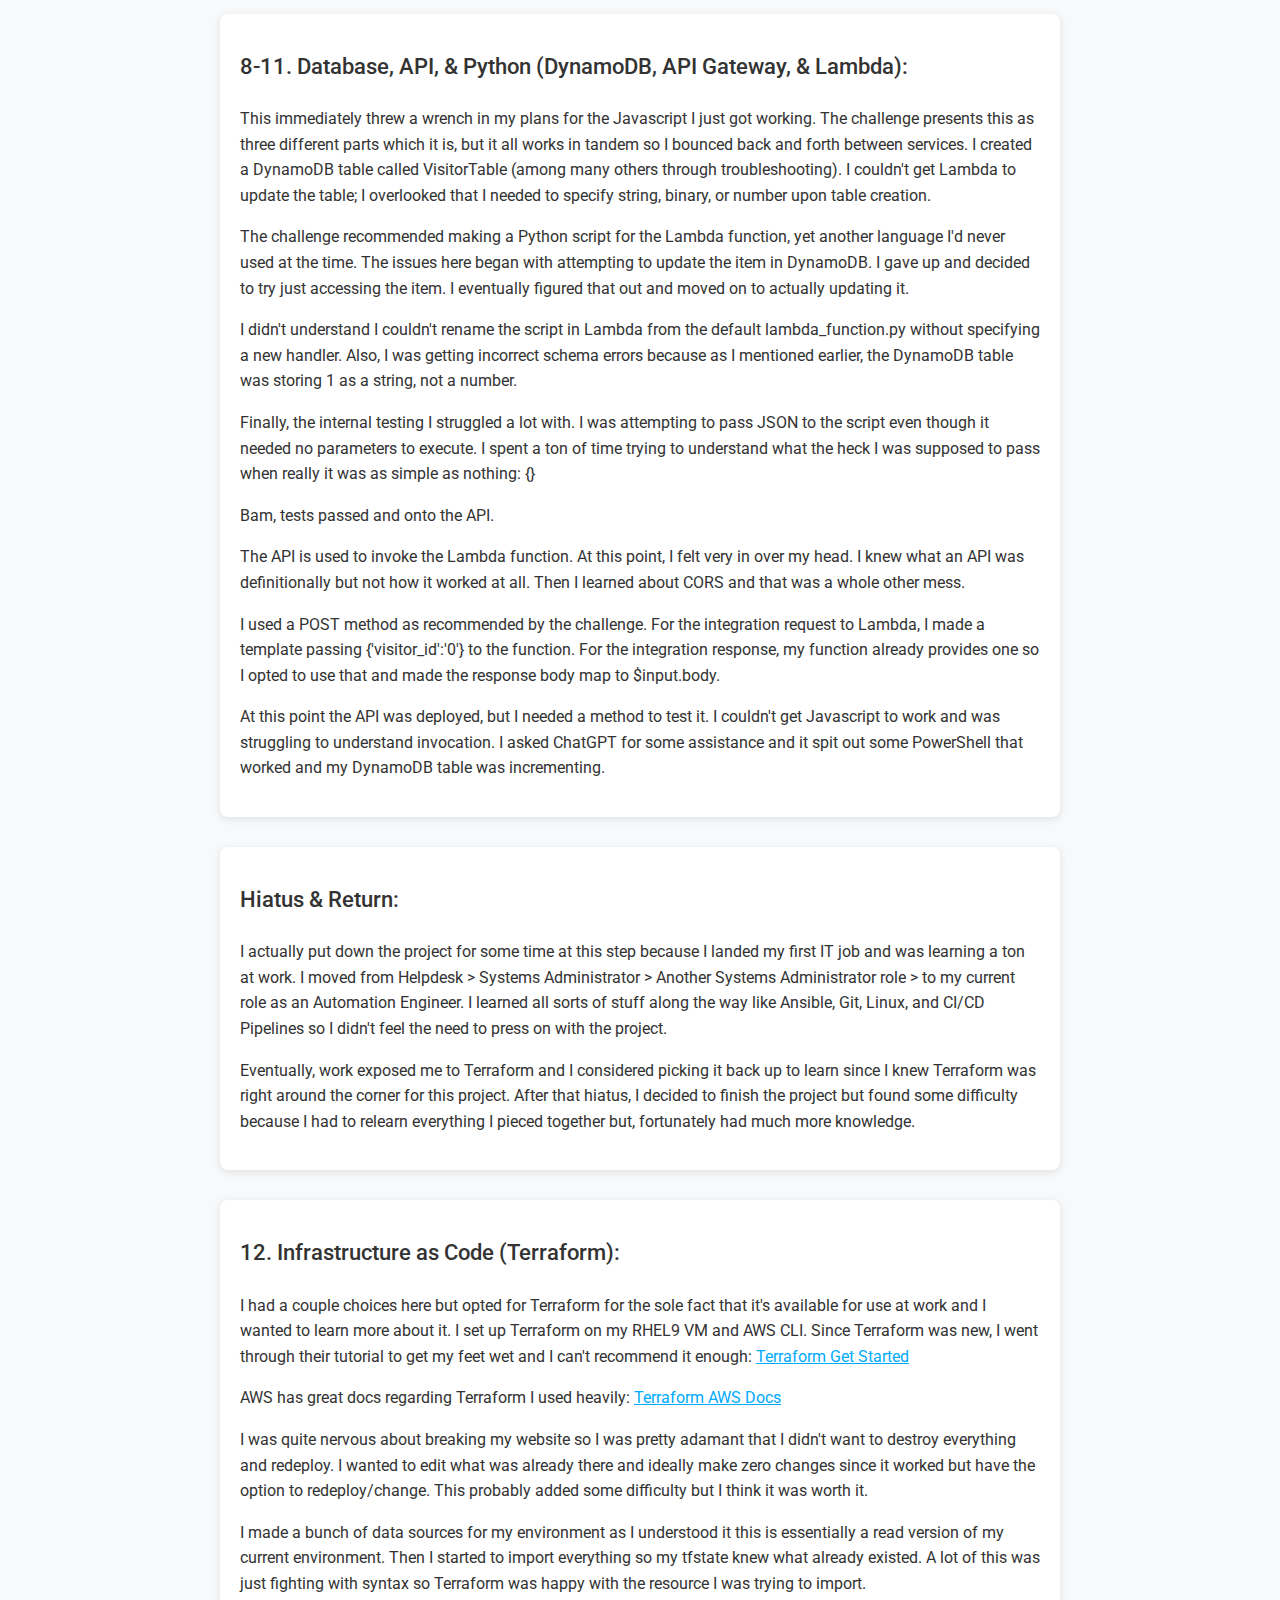
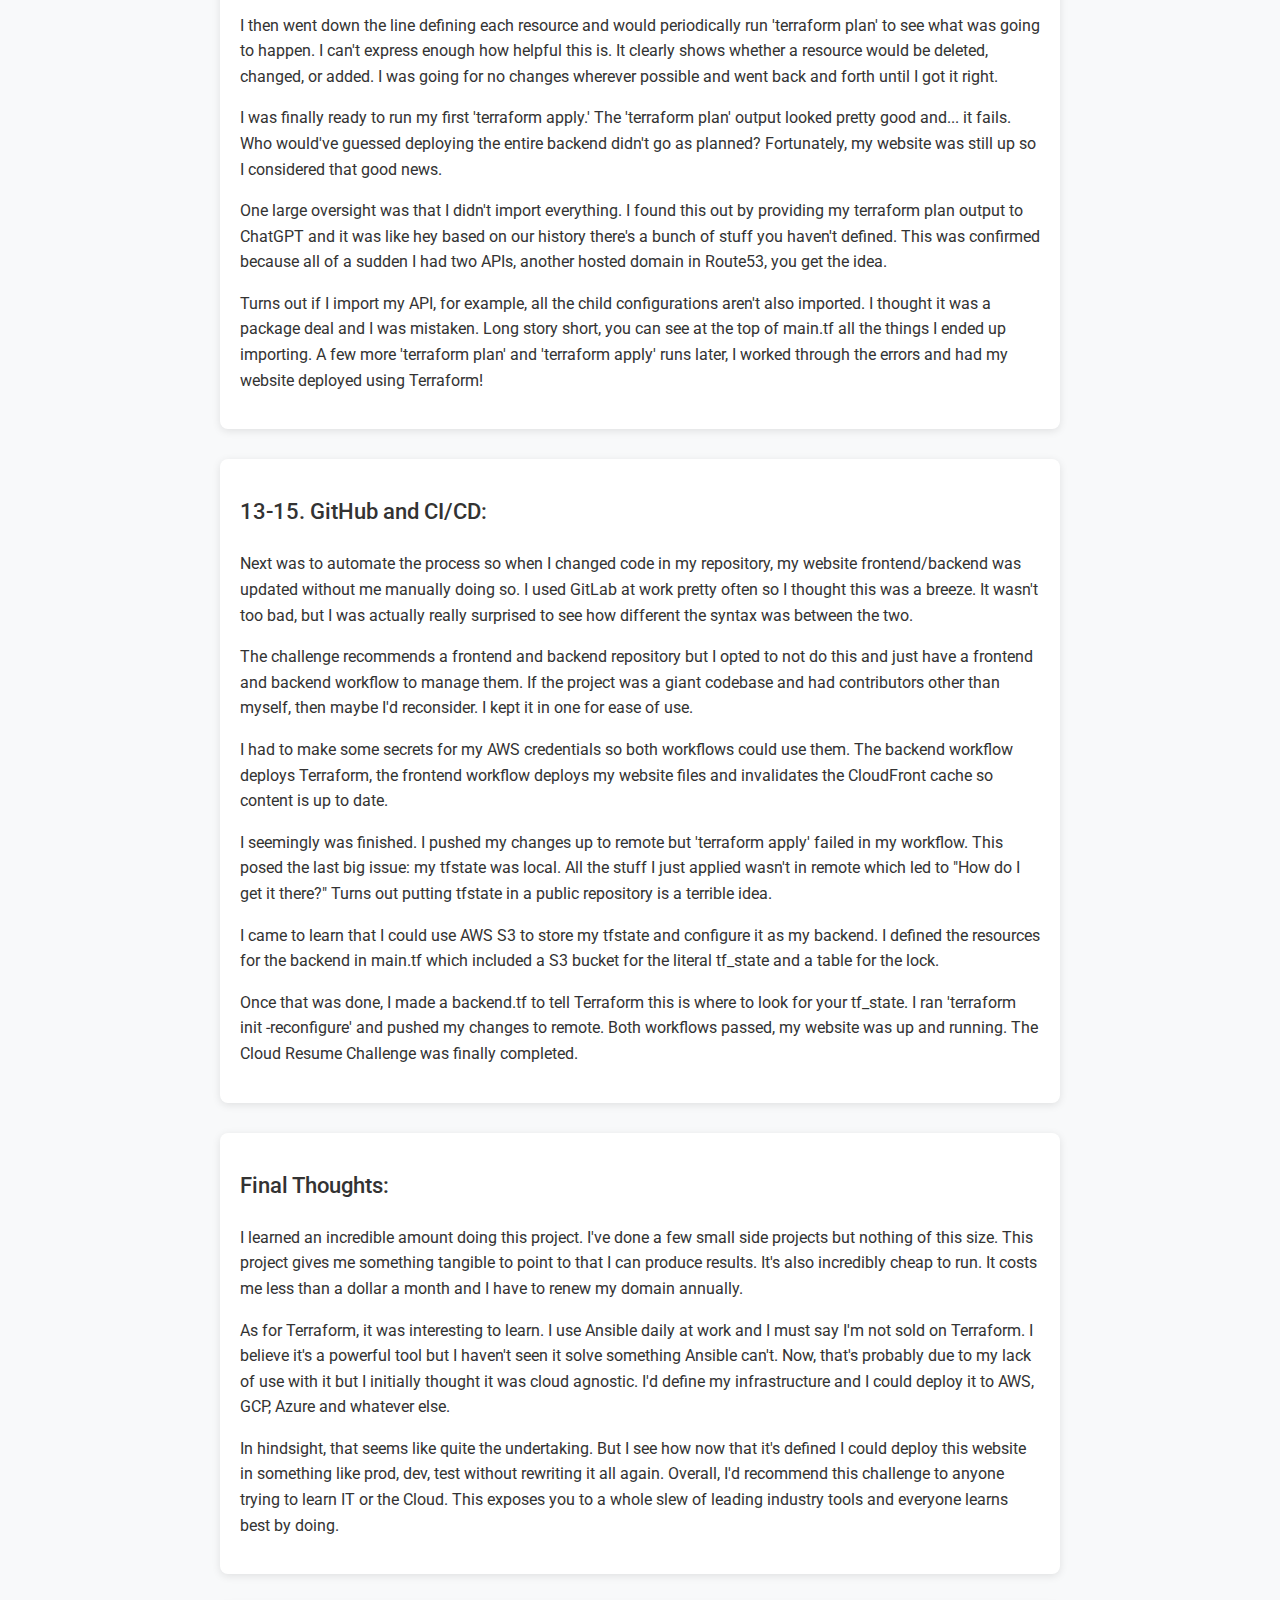
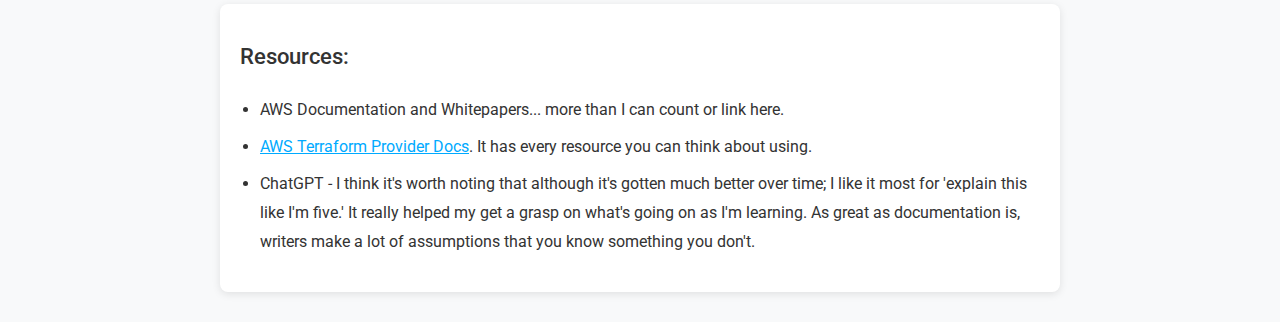
==== commit bb6d8aab: "more html updates" ====
--- a/web_files/blog.html
+++ b/web_files/blog.html
@@ -14,6 +14,8 @@
 <body>
   <div>
     <h2>Cloud Resume Challenge</h2>
+    <h3>Overview:</h3>
+    <p>This challenge asks you deploy a website as IaC hosted on a Cloud Provider of your choice. I went with Amazon Web Services and Terraform.</p>
     <p><a href="https://cloudresumechallenge.dev/docs/the-challenge/aws/">https://cloudresumechallenge.dev/docs/the-challenge/aws/</a></p>
   </div>
 
@@ -29,9 +31,9 @@
 
   <div>
     <h3>4-6. Static Website, HTTPS & DNS (S3 and Route53):</h3>
-    <p>This is where the challenge really began. The web files are hosted on AWS S3 and I'd never interacted with it before. This part was fairly straightforward. AWS has great documentation and I generally followed the steps detailed here: <a href="https://docs.aws.amazon.com/AmazonS3/latest/userguide/website-hosting-custom-domain-walkthrough.html">Hosting Guide</a></p>
+    <p>This is where the challenge really began. The web files are hosted on AWS S3 and I'd never interacted with it before. This part was fairly straightforward. AWS has great documentation and I generally followed the steps detailed here: <a href="https://docs.aws.amazon.com/AmazonS3/latest/userguide/website-hosting-custom-domain-walkthrough.html">S3 Hosting Guide</a></p>
     <p>I created two buckets named jacehickman.com and www.jacehickman.com respectively. I configured them for public access and static website hosting.</p>
-    <p>The challenge then asks you to use HTTPS for security. Security sounded great to me. Leaned on AWS documentation for this piece as well: <a href="https://aws.amazon.com/premiumsupport/knowledge-center/cloudfront-https-requests-s3/">CloudFront HTTPS Support</a></p>
+    <p>The challenge then asks you to use HTTPS for security. Security sounded great to me. Leaned on AWS documentation for this piece as well: <a href="https://aws.amazon.com/premiumsupport/knowledge-center/cloudfront-https-requests-s3/">CloudFront HTTPS Setup</a></p>
     <p>I obtained a certificate and edited the CloudFront Distribution behavior policy to redirect HTTP traffic to HTTPS.</p>
     <p>For DNS, I used Route53 to purchase my domain and made 7 DNS records in total. In short, all traffic is routed to https://jacehickman.com.</p>
   </div>
@@ -43,20 +45,20 @@
 
   <div>
     <h3>8-11. Database, API, & Python (DynamoDB, API Gateway, & Lambda):</h3>
-    <p>This immediately threw a wrench in my plans for the Javascript I just got working. The challenge presents this as three different parts which it is, but it all works in tandem so I bounced back and forth between services. I created a DynamoDB table called VisitorTable (among many others through troubleshooting). I couldn't get Lambda to update the table—I overlooked that I needed to specify string, binary, or number upon table creation.</p>
+    <p>This immediately threw a wrench in my plans for the Javascript I just got working. The challenge presents this as three different parts which it is, but it all works in tandem so I bounced back and forth between services. I created a DynamoDB table called VisitorTable (among many others through troubleshooting). I couldn't get Lambda to update the table; I overlooked that I needed to specify string, binary, or number upon table creation.</p>
     <p>The challenge recommended making a Python script for the Lambda function, yet another language I'd never used at the time. The issues here began with attempting to update the item in DynamoDB. I gave up and decided to try just accessing the item. I eventually figured that out and moved on to actually updating it.</p>
     <p>I didn't understand I couldn't rename the script in Lambda from the default lambda_function.py without specifying a new handler. Also, I was getting incorrect schema errors because as I mentioned earlier, the DynamoDB table was storing 1 as a string, not a number.</p>
-    <p>Finally, the internal testing I struggled a lot with—I was attempting to pass JSON to the script even though it needed no parameters to execute. I spent a ton of time trying to understand what the heck I was supposed to pass when really it was as simple as nothing: {}</p>
+    <p>Finally, the internal testing I struggled a lot with. I was attempting to pass JSON to the script even though it needed no parameters to execute. I spent a ton of time trying to understand what the heck I was supposed to pass when really it was as simple as nothing: {}</p>
     <p>Bam, tests passed and onto the API.</p>
     <p>The API is used to invoke the Lambda function. At this point, I felt very in over my head. I knew what an API was definitionally but not how it worked at all. Then I learned about CORS and that was a whole other mess.</p>
     <p>I used a POST method as recommended by the challenge. For the integration request to Lambda, I made a template passing {'visitor_id':'0'} to the function. For the integration response, my function already provides one so I opted to use that and made the response body map to $input.body.</p>
-    <p>At this point the API was deployed, but I needed a method to test it. I couldn't get Javascript to work and was struggling to understand invocation. I asked ChatGPT for some assistance and it spit out some PowerShell that worked—my DynamoDB table was incrementing.</p>
+    <p>At this point the API was deployed, but I needed a method to test it. I couldn't get Javascript to work and was struggling to understand invocation. I asked ChatGPT for some assistance and it spit out some PowerShell that worked and my DynamoDB table was incrementing.</p>
   </div>
 
   <div>
     <h3>Hiatus & Return:</h3>
-    <p>I actually put down the project for some time at this step because I landed my first IT job and was learning a ton at work. I moved from Helpdesk to a Systems Administrator role, to my current role as an Automation Engineer. I learned all sorts of stuff along the way like Ansible, Git, Linux, and CI/CD Pipelines so I didn't feel the need to press on with the project.</p>
-    <p>Eventually, work exposed me to Terraform and I considered picking it back up to learn since I knew Terraform was right around the corner for this project. After that hiatus, I decided to finish the project but found some difficulty because I had to relearn everything I pieced together—but fortunately had much more knowledge.</p>
+    <p>I actually put down the project for some time at this step because I landed my first IT job and was learning a ton at work. I moved from Helpdesk > Systems Administrator > Another Systems Administrator role > to my current role as an Automation Engineer. I learned all sorts of stuff along the way like Ansible, Git, Linux, and CI/CD Pipelines so I didn't feel the need to press on with the project.</p>
+    <p>Eventually, work exposed me to Terraform and I considered picking it back up to learn since I knew Terraform was right around the corner for this project. After that hiatus, I decided to finish the project but found some difficulty because I had to relearn everything I pieced together but, fortunately had much more knowledge.</p>
   </div>
 
   <div>
@@ -64,17 +66,17 @@
     <p>I had a couple choices here but opted for Terraform for the sole fact that it's available for use at work and I wanted to learn more about it. I set up Terraform on my RHEL9 VM and AWS CLI. Since Terraform was new, I went through their tutorial to get my feet wet and I can't recommend it enough: <a href="https://developer.hashicorp.com/terraform/tutorials/aws-get-started/infrastructure-as-code">Terraform Get Started</a></p>
     <p>AWS has great docs regarding Terraform I used heavily: <a href="https://registry.terraform.io/providers/hashicorp/aws/latest/docs">Terraform AWS Docs</a></p>
     <p>I was quite nervous about breaking my website so I was pretty adamant that I didn't want to destroy everything and redeploy. I wanted to edit what was already there and ideally make zero changes since it worked but have the option to redeploy/change. This probably added some difficulty but I think it was worth it.</p>
-    <p>I made a bunch of data sources for my environment—this is essentially a read version of my current environment. Then I started to import everything so my tfstate knew what already existed. A lot of this was just fighting with syntax so Terraform was happy with the resource I was trying to import.</p>
+    <p>I made a bunch of data sources for my environment as I understood it this is essentially a read version of my current environment. Then I started to import everything so my tfstate knew what already existed. A lot of this was just fighting with syntax so Terraform was happy with the resource I was trying to import.</p>
     <p>I then went down the line defining each resource and would periodically run 'terraform plan' to see what was going to happen. I can't express enough how helpful this is. It clearly shows whether a resource would be deleted, changed, or added. I was going for no changes wherever possible and went back and forth until I got it right.</p>
     <p>I was finally ready to run my first 'terraform apply.' The 'terraform plan' output looked pretty good and... it fails. Who would've guessed deploying the entire backend didn't go as planned? Fortunately, my website was still up so I considered that good news.</p>
-    <p>One large oversight was that I didn't import everything. I found this out by providing my terraform plan output to ChatGPT and it was like hey based on our history there's a bunch of stuff you haven't defined. This was confirmed because all of a sudden I had two APIs, another hosted domain in Route53—you get the idea.</p>
+    <p>One large oversight was that I didn't import everything. I found this out by providing my terraform plan output to ChatGPT and it was like hey based on our history there's a bunch of stuff you haven't defined. This was confirmed because all of a sudden I had two APIs, another hosted domain in Route53, you get the idea.</p>
     <p>Turns out if I import my API, for example, all the child configurations aren't also imported. I thought it was a package deal and I was mistaken. Long story short, you can see at the top of main.tf all the things I ended up importing. A few more 'terraform plan' and 'terraform apply' runs later, I worked through the errors and had my website deployed using Terraform!</p>
   </div>
 
   <div>
     <h3>13-15. GitHub and CI/CD:</h3>
-    <p>Next was to automate the process so when I changed code in my repository, my website frontend/backend was updated without me manually doing so. I used GitLab at work pretty often so I thought this was a breeze—it wasn't too bad, but I was actually really surprised to see how different the syntax was between the two.</p>
-    <p>The challenge recommends a frontend and backend repository but I opted to not do this and just have a frontend and backend workflow to manage them. If the project was a giant codebase and had contributors other than myself, then maybe I'd reconsider—but I kept it in one for ease of use.</p>
+    <p>Next was to automate the process so when I changed code in my repository, my website frontend/backend was updated without me manually doing so. I used GitLab at work pretty often so I thought this was a breeze. It wasn't too bad, but I was actually really surprised to see how different the syntax was between the two.</p>
+    <p>The challenge recommends a frontend and backend repository but I opted to not do this and just have a frontend and backend workflow to manage them. If the project was a giant codebase and had contributors other than myself, then maybe I'd reconsider. I kept it in one for ease of use.</p>
     <p>I had to make some secrets for my AWS credentials so both workflows could use them. The backend workflow deploys Terraform, the frontend workflow deploys my website files and invalidates the CloudFront cache so content is up to date.</p>
     <p>I seemingly was finished. I pushed my changes up to remote but 'terraform apply' failed in my workflow. This posed the last big issue: my tfstate was local. All the stuff I just applied wasn't in remote which led to "How do I get it there?" Turns out putting tfstate in a public repository is a terrible idea.</p>
     <p>I came to learn that I could use AWS S3 to store my tfstate and configure it as my backend. I defined the resources for the backend in main.tf which included a S3 bucket for the literal tf_state and a table for the lock.</p>
@@ -83,7 +85,7 @@
 
   <div>
     <h3>Final Thoughts:</h3>
-    <p>I learned an incredible amount doing this project. I've done a few small side projects but nothing of this size. This project gives me something tangible to point to that I can produce results. It's also incredibly cheap to run—it costs me less than a dollar a month and I have to renew my domain annually.</p>
+    <p>I learned an incredible amount doing this project. I've done a few small side projects but nothing of this size. This project gives me something tangible to point to that I can produce results. It's also incredibly cheap to run. It costs me less than a dollar a month and I have to renew my domain annually.</p>
     <p>As for Terraform, it was interesting to learn. I use Ansible daily at work and I must say I'm not sold on Terraform. I believe it's a powerful tool but I haven't seen it solve something Ansible can't. Now, that's probably due to my lack of use with it but I initially thought it was cloud agnostic. I'd define my infrastructure and I could deploy it to AWS, GCP, Azure and whatever else.</p>
     <p>In hindsight, that seems like quite the undertaking. But I see how now that it's defined I could deploy this website in something like prod, dev, test without rewriting it all again. Overall, I'd recommend this challenge to anyone trying to learn IT or the Cloud. This exposes you to a whole slew of leading industry tools and everyone learns best by doing.</p>
   </div>
@@ -93,7 +95,7 @@
     <ul>
       <li>AWS Documentation and Whitepapers... more than I can count or link here.</li>
       <li><a href="https://registry.terraform.io/providers/hashicorp/aws/latest/docs">AWS Terraform Provider Docs</a>. It has every resource you can think about using.</li>
-      <li>ChatGPT - I think it's worth noting that although it's gotten much better over time; I like it most for 'explain this like I'm five.' It really helped my get a grasp on what's going on as I'm learning as great as documentation is, writers make a lot of assumptions that you know something you don't.</li>
+      <li>ChatGPT - I think it's worth noting that although it's gotten much better over time; I like it most for 'explain this like I'm five.' It really helped my get a grasp on what's going on as I'm learning. As great as documentation is, writers make a lot of assumptions that you know something you don't.</li>
     </ul>
   </div>
 
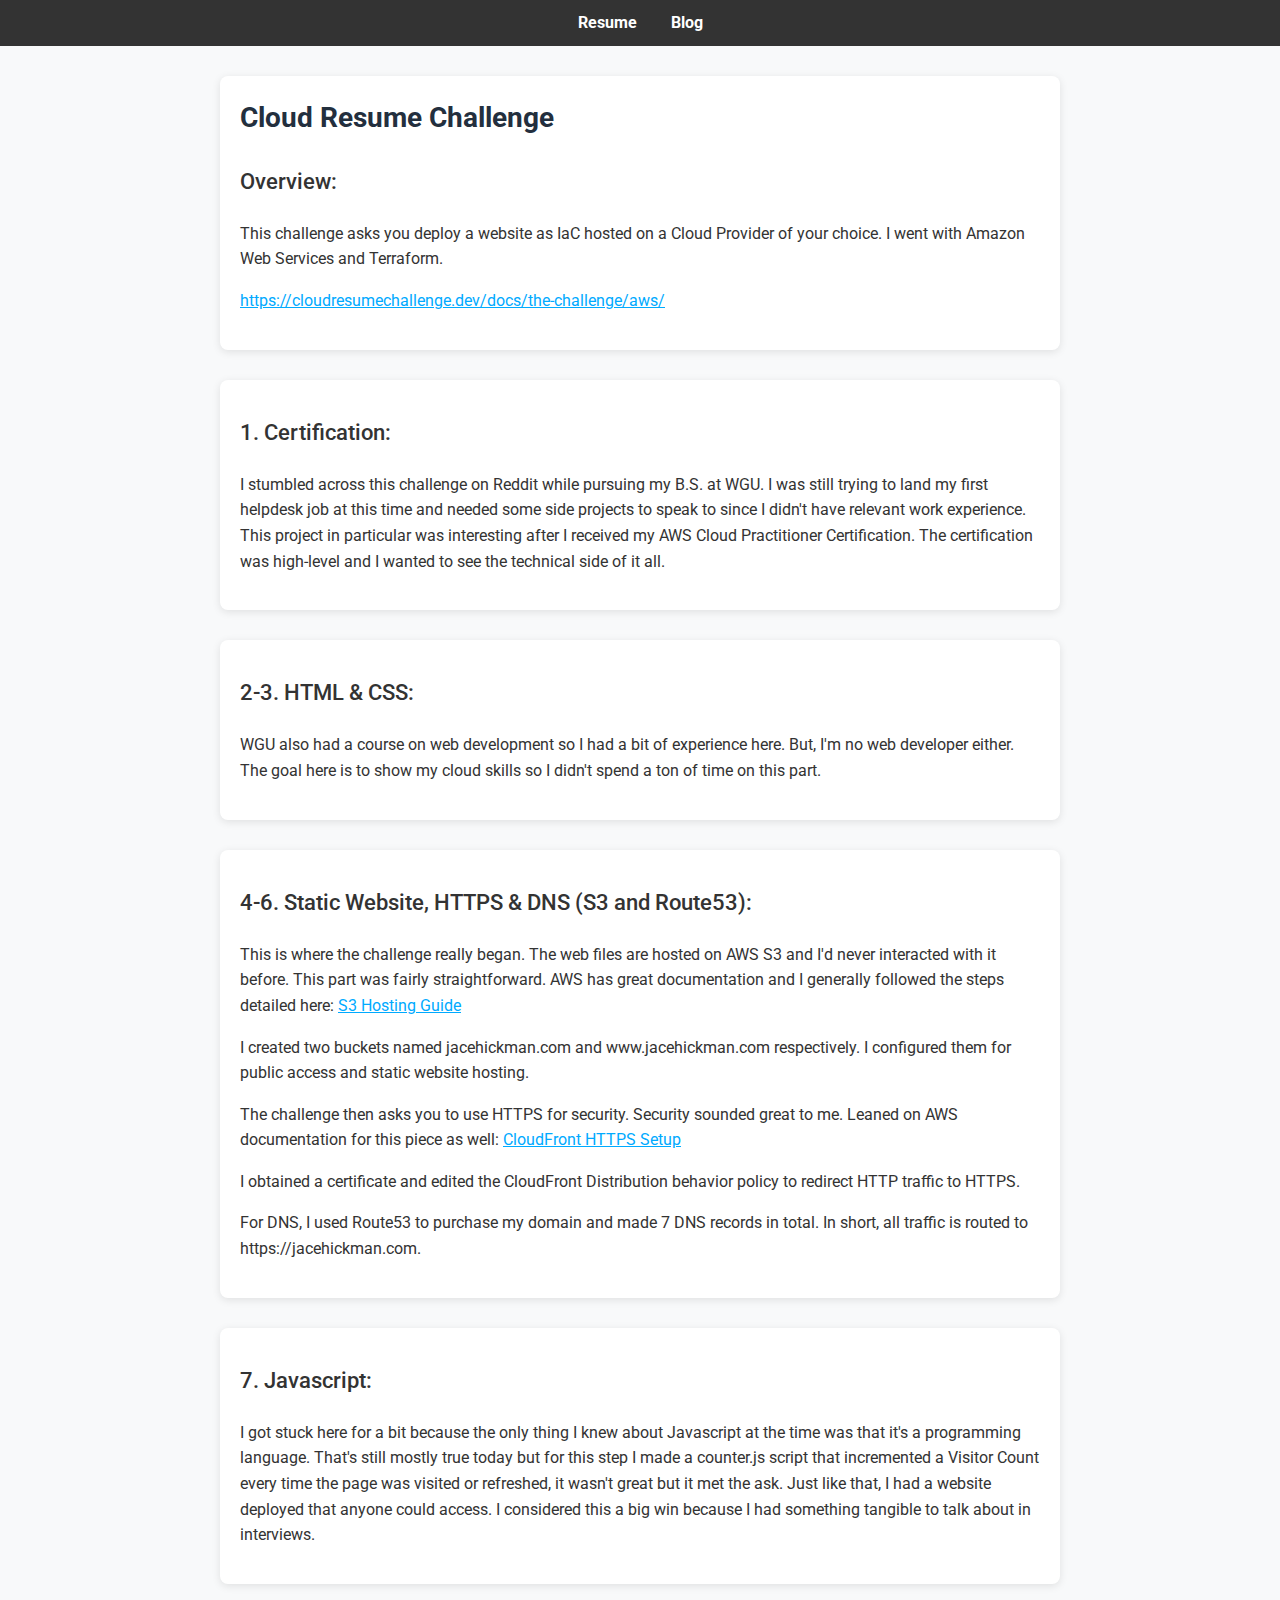
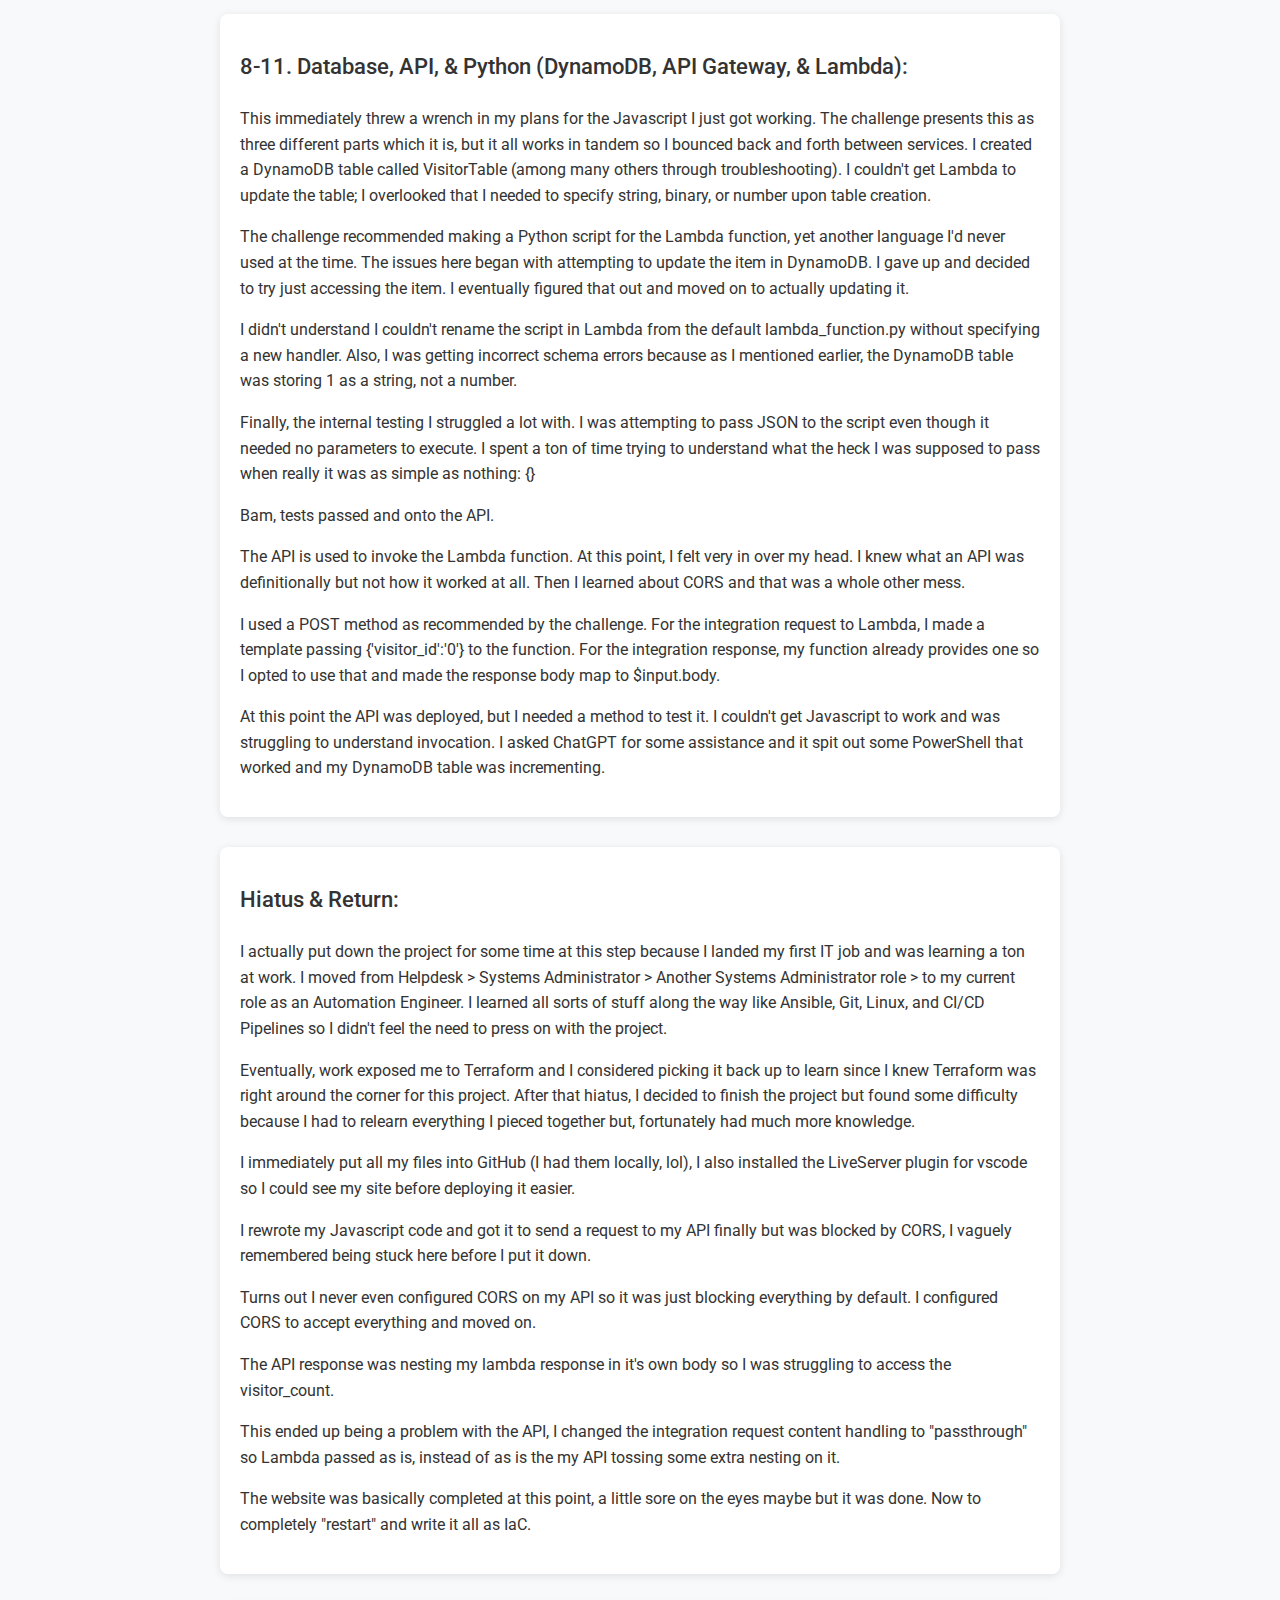
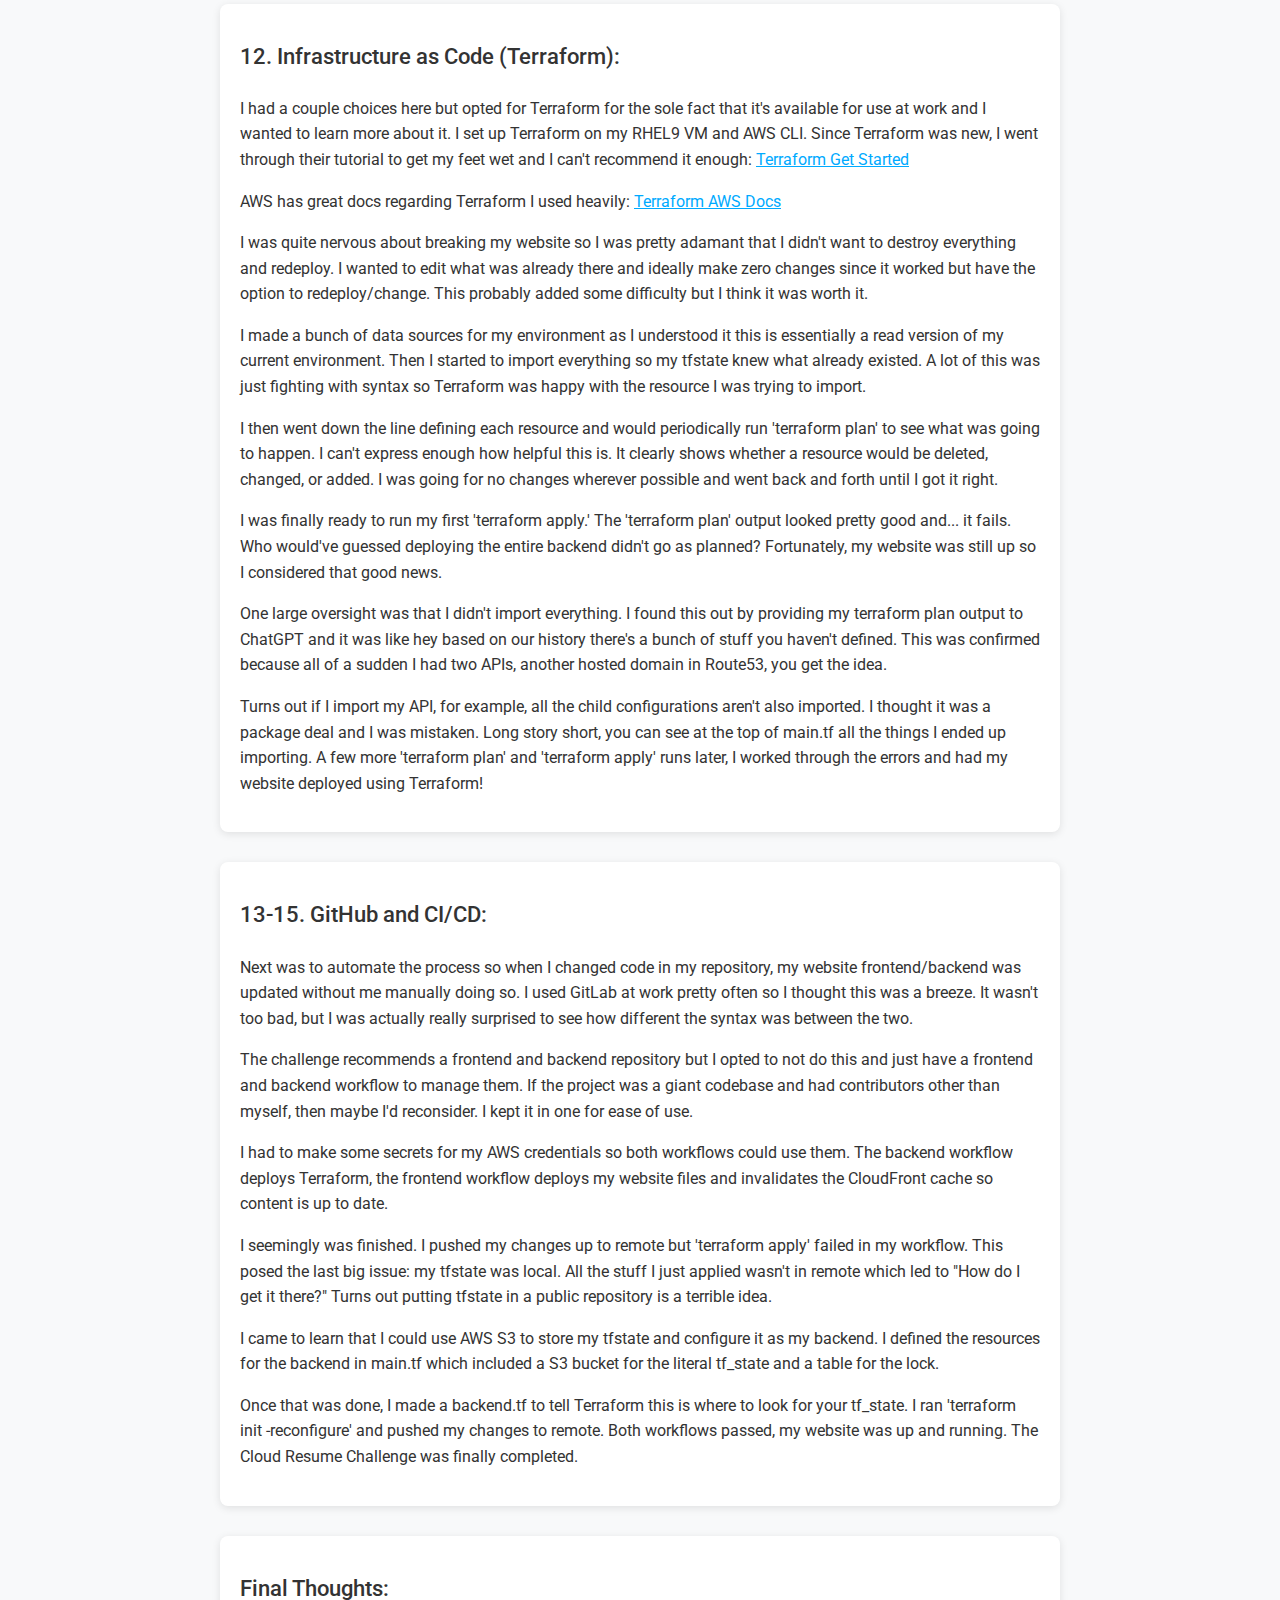
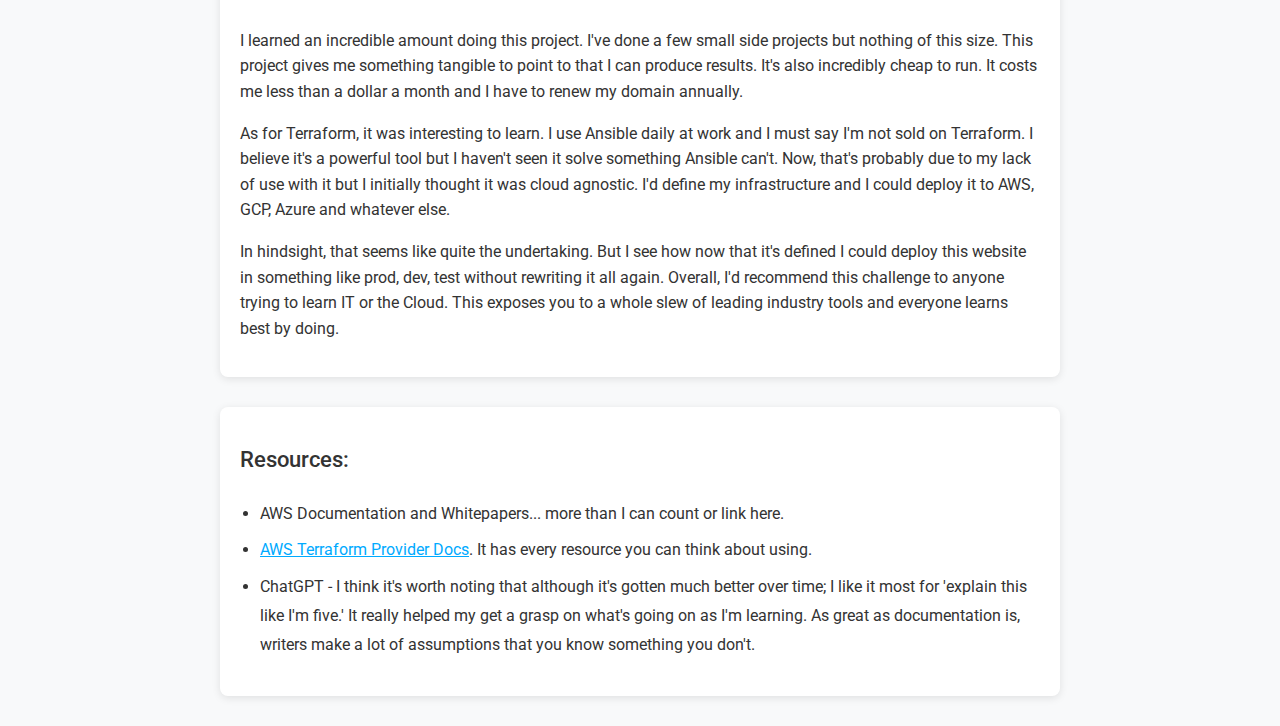
==== commit eef82628: "lambda wasn't loading, bad structure in the .zip, counter works on site again" ====
--- a/web_files/blog.html
+++ b/web_files/blog.html
@@ -59,7 +59,13 @@
     <h3>Hiatus & Return:</h3>
     <p>I actually put down the project for some time at this step because I landed my first IT job and was learning a ton at work. I moved from Helpdesk > Systems Administrator > Another Systems Administrator role > to my current role as an Automation Engineer. I learned all sorts of stuff along the way like Ansible, Git, Linux, and CI/CD Pipelines so I didn't feel the need to press on with the project.</p>
     <p>Eventually, work exposed me to Terraform and I considered picking it back up to learn since I knew Terraform was right around the corner for this project. After that hiatus, I decided to finish the project but found some difficulty because I had to relearn everything I pieced together but, fortunately had much more knowledge.</p>
-  </div>
+    <p>I immediately put all my files into GitHub (I had them locally, lol), I also installed the LiveServer plugin for vscode so I could see my site before deploying it easier.</p>
+    <p>I rewrote my Javascript code and got it to send a request to my API finally but was blocked by CORS, I vaguely remembered being stuck here before I put it down.</p>
+    <p>Turns out I never even configured CORS on my API so it was just blocking everything by default. I configured CORS to accept everything and moved on.</p>
+    <p>The API response was nesting my lambda response in it's own body so I was struggling to access the visitor_count.</p>
+    <p>This ended up being a problem with the API, I changed the integration request content handling to "passthrough" so Lambda passed as is, instead of as is the my API tossing some extra nesting on it.</p>
+    <p>The website was basically completed at this point, a little sore on the eyes maybe but it was done. Now to completely "restart" and write it all as IaC.</p>
+ </div>
 
   <div>
     <h3>12. Infrastructure as Code (Terraform):</h3>
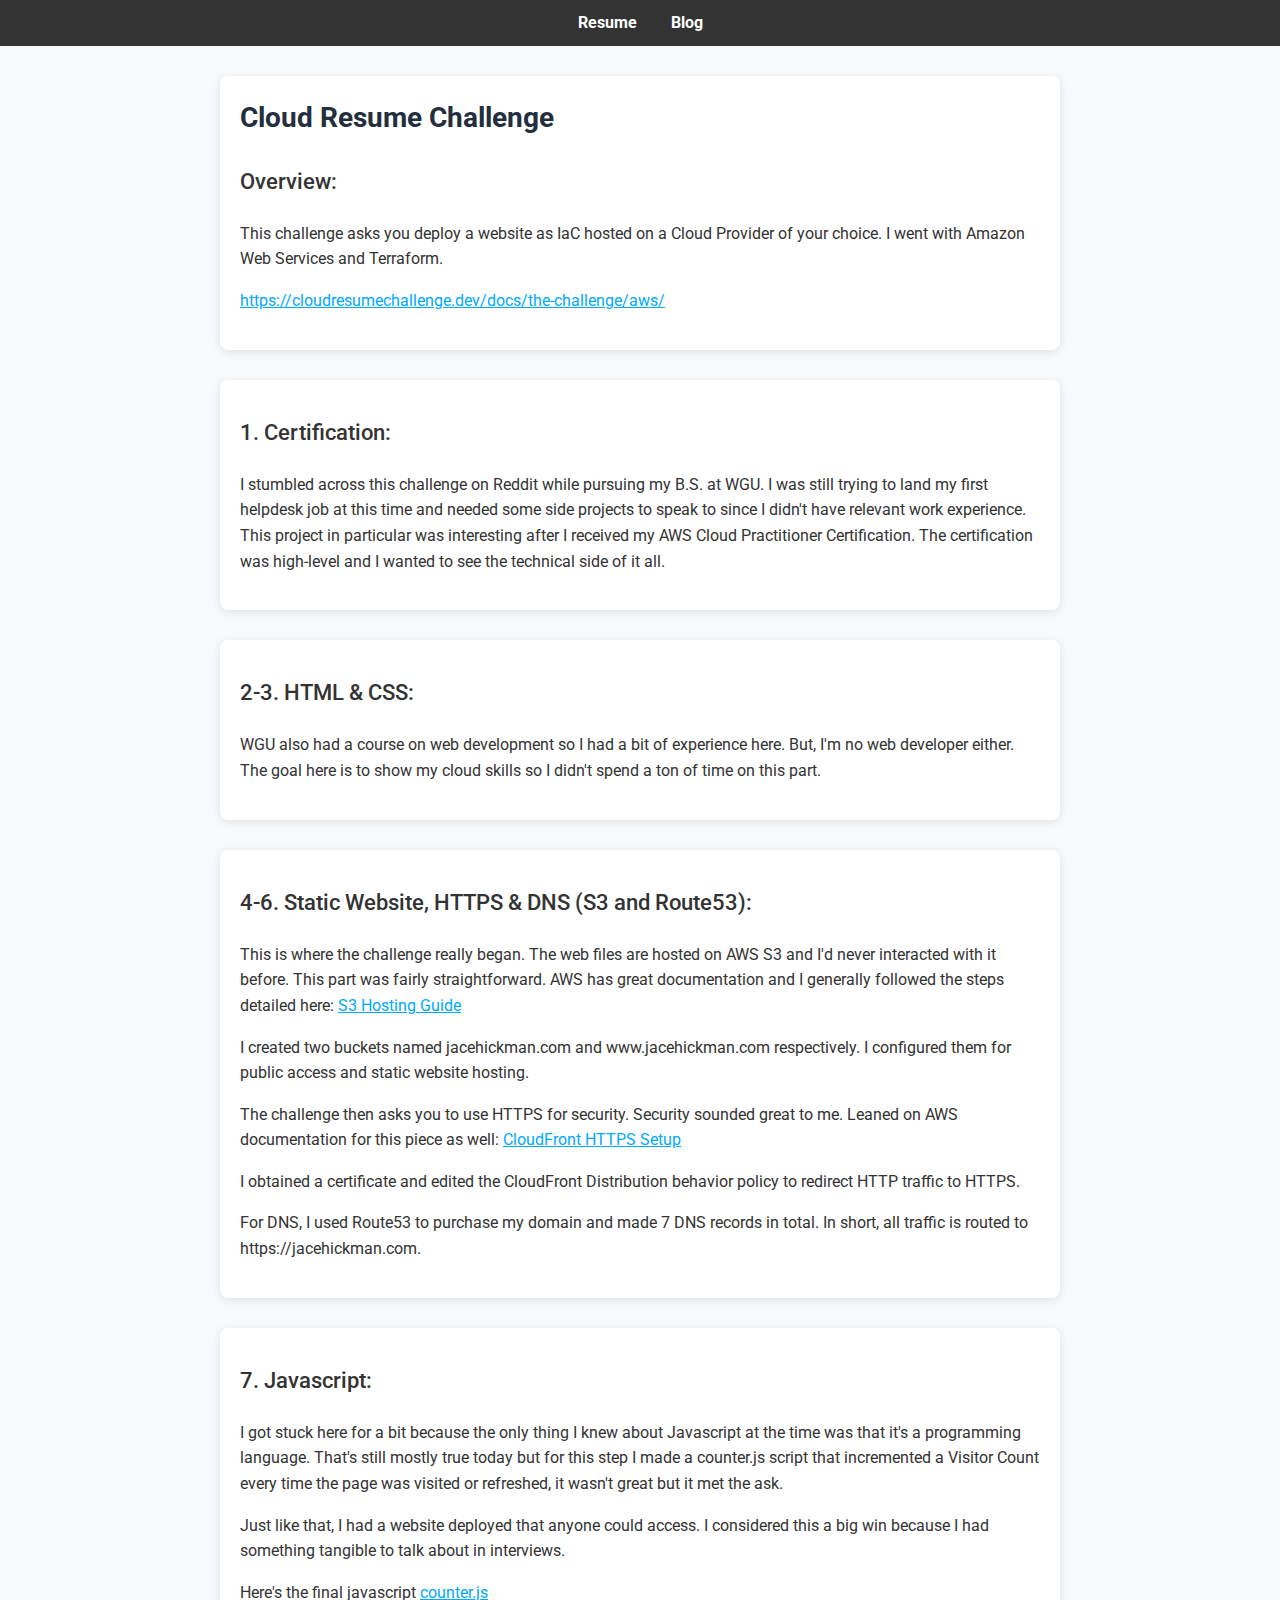
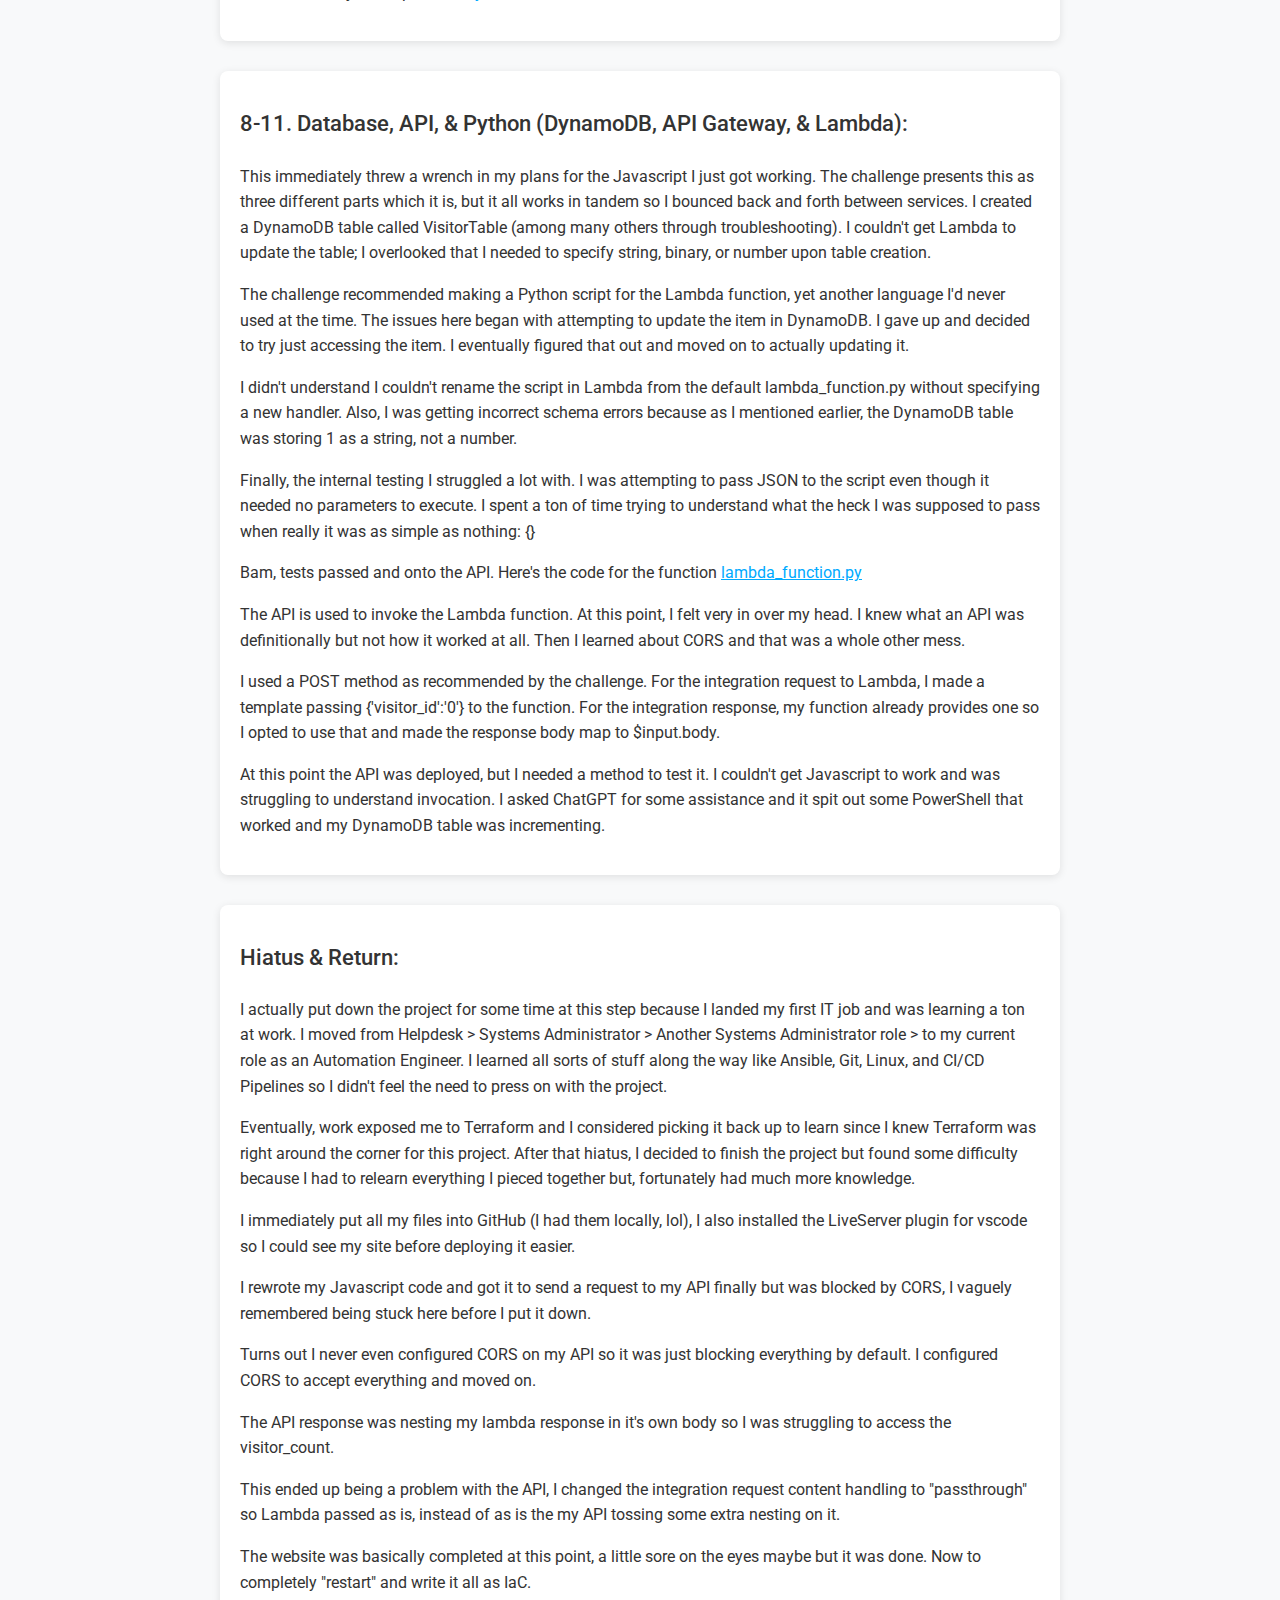
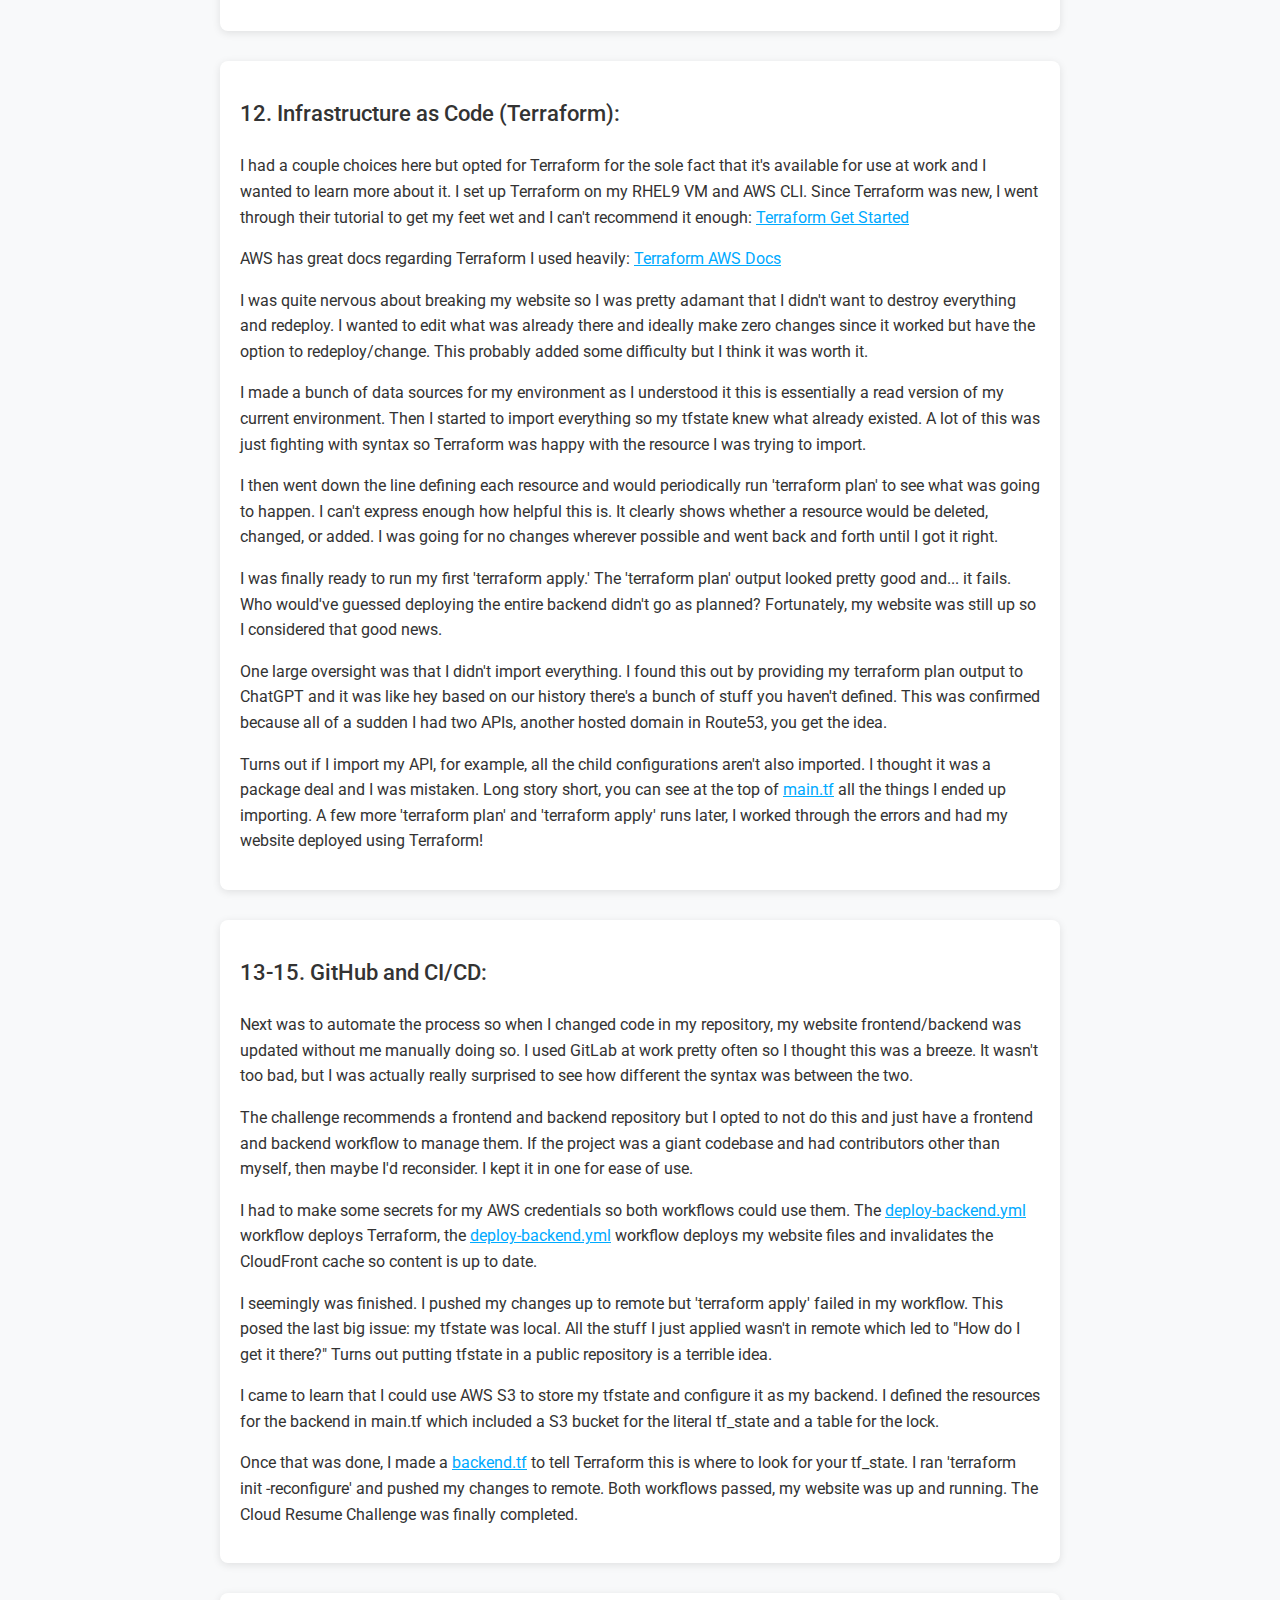
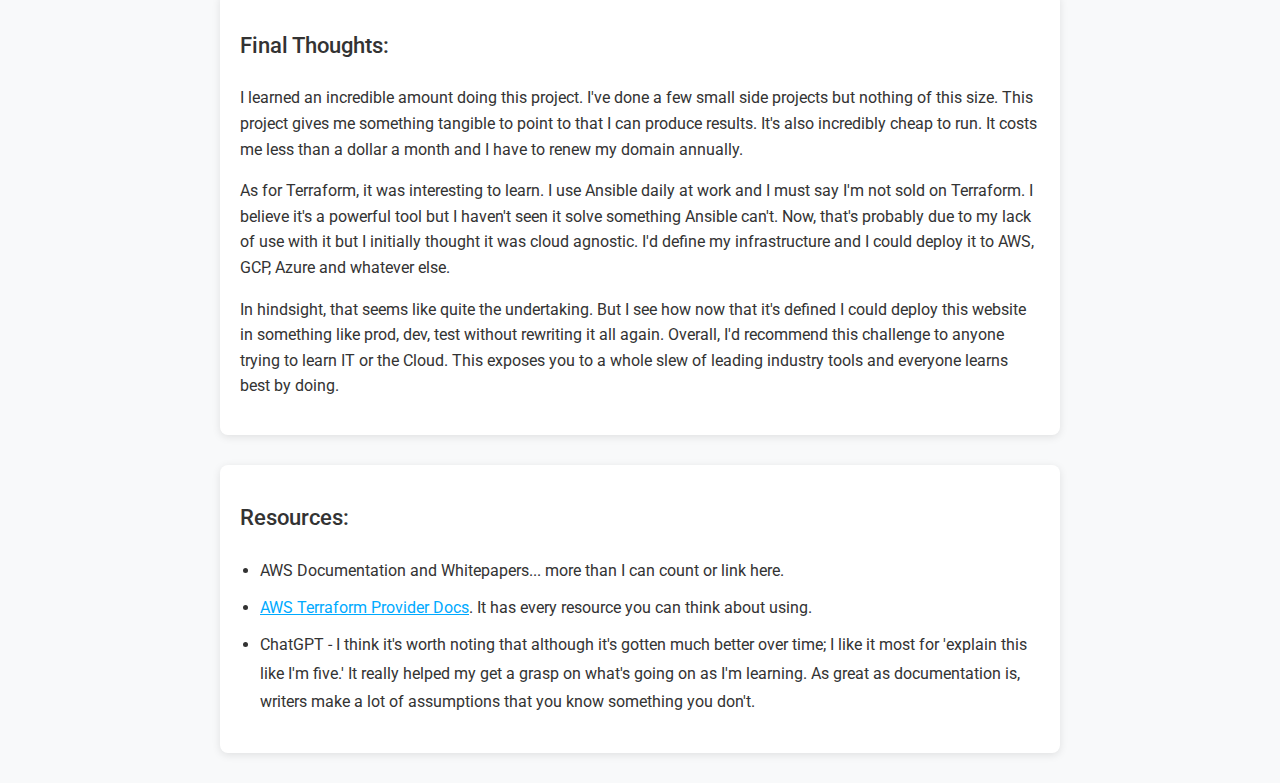
==== commit ac62bf6a: "Some links updates for html" ====
--- a/web_files/blog.html
+++ b/web_files/blog.html
@@ -40,7 +40,9 @@
 
   <div>
     <h3>7. Javascript:</h3>
-    <p>I got stuck here for a bit because the only thing I knew about Javascript at the time was that it's a programming language. That's still mostly true today but for this step I made a counter.js script that incremented a Visitor Count every time the page was visited or refreshed, it wasn't great but it met the ask. Just like that, I had a website deployed that anyone could access. I considered this a big win because I had something tangible to talk about in interviews.</p>
+    <p>I got stuck here for a bit because the only thing I knew about Javascript at the time was that it's a programming language. That's still mostly true today but for this step I made a counter.js script that incremented a Visitor Count every time the page was visited or refreshed, it wasn't great but it met the ask. </p>
+    <p>Just like that, I had a website deployed that anyone could access. I considered this a big win because I had something tangible to talk about in interviews.</p>
+    <p>Here's the final javascript <a href="https://github.com/JaceHickman11/Cloud-Resume-Project/blob/main/web_files/javascript/counter.js">counter.js</a></p>
   </div>
 
   <div>
@@ -49,7 +51,7 @@
     <p>The challenge recommended making a Python script for the Lambda function, yet another language I'd never used at the time. The issues here began with attempting to update the item in DynamoDB. I gave up and decided to try just accessing the item. I eventually figured that out and moved on to actually updating it.</p>
     <p>I didn't understand I couldn't rename the script in Lambda from the default lambda_function.py without specifying a new handler. Also, I was getting incorrect schema errors because as I mentioned earlier, the DynamoDB table was storing 1 as a string, not a number.</p>
     <p>Finally, the internal testing I struggled a lot with. I was attempting to pass JSON to the script even though it needed no parameters to execute. I spent a ton of time trying to understand what the heck I was supposed to pass when really it was as simple as nothing: {}</p>
-    <p>Bam, tests passed and onto the API.</p>
+    <p>Bam, tests passed and onto the API. Here's the code for the function <a href="https://github.com/JaceHickman11/Cloud-Resume-Project/blob/main/lambda_function.py">lambda_function.py</a> </p>
     <p>The API is used to invoke the Lambda function. At this point, I felt very in over my head. I knew what an API was definitionally but not how it worked at all. Then I learned about CORS and that was a whole other mess.</p>
     <p>I used a POST method as recommended by the challenge. For the integration request to Lambda, I made a template passing {'visitor_id':'0'} to the function. For the integration response, my function already provides one so I opted to use that and made the response body map to $input.body.</p>
     <p>At this point the API was deployed, but I needed a method to test it. I couldn't get Javascript to work and was struggling to understand invocation. I asked ChatGPT for some assistance and it spit out some PowerShell that worked and my DynamoDB table was incrementing.</p>
@@ -76,17 +78,17 @@
     <p>I then went down the line defining each resource and would periodically run 'terraform plan' to see what was going to happen. I can't express enough how helpful this is. It clearly shows whether a resource would be deleted, changed, or added. I was going for no changes wherever possible and went back and forth until I got it right.</p>
     <p>I was finally ready to run my first 'terraform apply.' The 'terraform plan' output looked pretty good and... it fails. Who would've guessed deploying the entire backend didn't go as planned? Fortunately, my website was still up so I considered that good news.</p>
     <p>One large oversight was that I didn't import everything. I found this out by providing my terraform plan output to ChatGPT and it was like hey based on our history there's a bunch of stuff you haven't defined. This was confirmed because all of a sudden I had two APIs, another hosted domain in Route53, you get the idea.</p>
-    <p>Turns out if I import my API, for example, all the child configurations aren't also imported. I thought it was a package deal and I was mistaken. Long story short, you can see at the top of main.tf all the things I ended up importing. A few more 'terraform plan' and 'terraform apply' runs later, I worked through the errors and had my website deployed using Terraform!</p>
+    <p>Turns out if I import my API, for example, all the child configurations aren't also imported. I thought it was a package deal and I was mistaken. Long story short, you can see at the top of <a href="https://github.com/JaceHickman11/Cloud-Resume-Project/blob/main/terraform/main.tf">main.tf</a> all the things I ended up importing. A few more 'terraform plan' and 'terraform apply' runs later, I worked through the errors and had my website deployed using Terraform!</p>
   </div>
 
   <div>
     <h3>13-15. GitHub and CI/CD:</h3>
     <p>Next was to automate the process so when I changed code in my repository, my website frontend/backend was updated without me manually doing so. I used GitLab at work pretty often so I thought this was a breeze. It wasn't too bad, but I was actually really surprised to see how different the syntax was between the two.</p>
     <p>The challenge recommends a frontend and backend repository but I opted to not do this and just have a frontend and backend workflow to manage them. If the project was a giant codebase and had contributors other than myself, then maybe I'd reconsider. I kept it in one for ease of use.</p>
-    <p>I had to make some secrets for my AWS credentials so both workflows could use them. The backend workflow deploys Terraform, the frontend workflow deploys my website files and invalidates the CloudFront cache so content is up to date.</p>
+    <p>I had to make some secrets for my AWS credentials so both workflows could use them. The <a href="https://github.com/JaceHickman11/Cloud-Resume-Project/blob/main/.github/workflows/deploy-backend.yml">deploy-backend.yml</a> workflow deploys Terraform, the <a href="https://github.com/JaceHickman11/Cloud-Resume-Project/blob/main/.github/workflows/deploy-backend.yml">deploy-backend.yml</a> workflow deploys my website files and invalidates the CloudFront cache so content is up to date.</p>
     <p>I seemingly was finished. I pushed my changes up to remote but 'terraform apply' failed in my workflow. This posed the last big issue: my tfstate was local. All the stuff I just applied wasn't in remote which led to "How do I get it there?" Turns out putting tfstate in a public repository is a terrible idea.</p>
     <p>I came to learn that I could use AWS S3 to store my tfstate and configure it as my backend. I defined the resources for the backend in main.tf which included a S3 bucket for the literal tf_state and a table for the lock.</p>
-    <p>Once that was done, I made a backend.tf to tell Terraform this is where to look for your tf_state. I ran 'terraform init -reconfigure' and pushed my changes to remote. Both workflows passed, my website was up and running. The Cloud Resume Challenge was finally completed.</p>
+    <p>Once that was done, I made a <a href="https://github.com/JaceHickman11/Cloud-Resume-Project/blob/main/terraform/backend.tf">backend.tf</a> to tell Terraform this is where to look for your tf_state. I ran 'terraform init -reconfigure' and pushed my changes to remote. Both workflows passed, my website was up and running. The Cloud Resume Challenge was finally completed.</p>
   </div>
 
   <div>
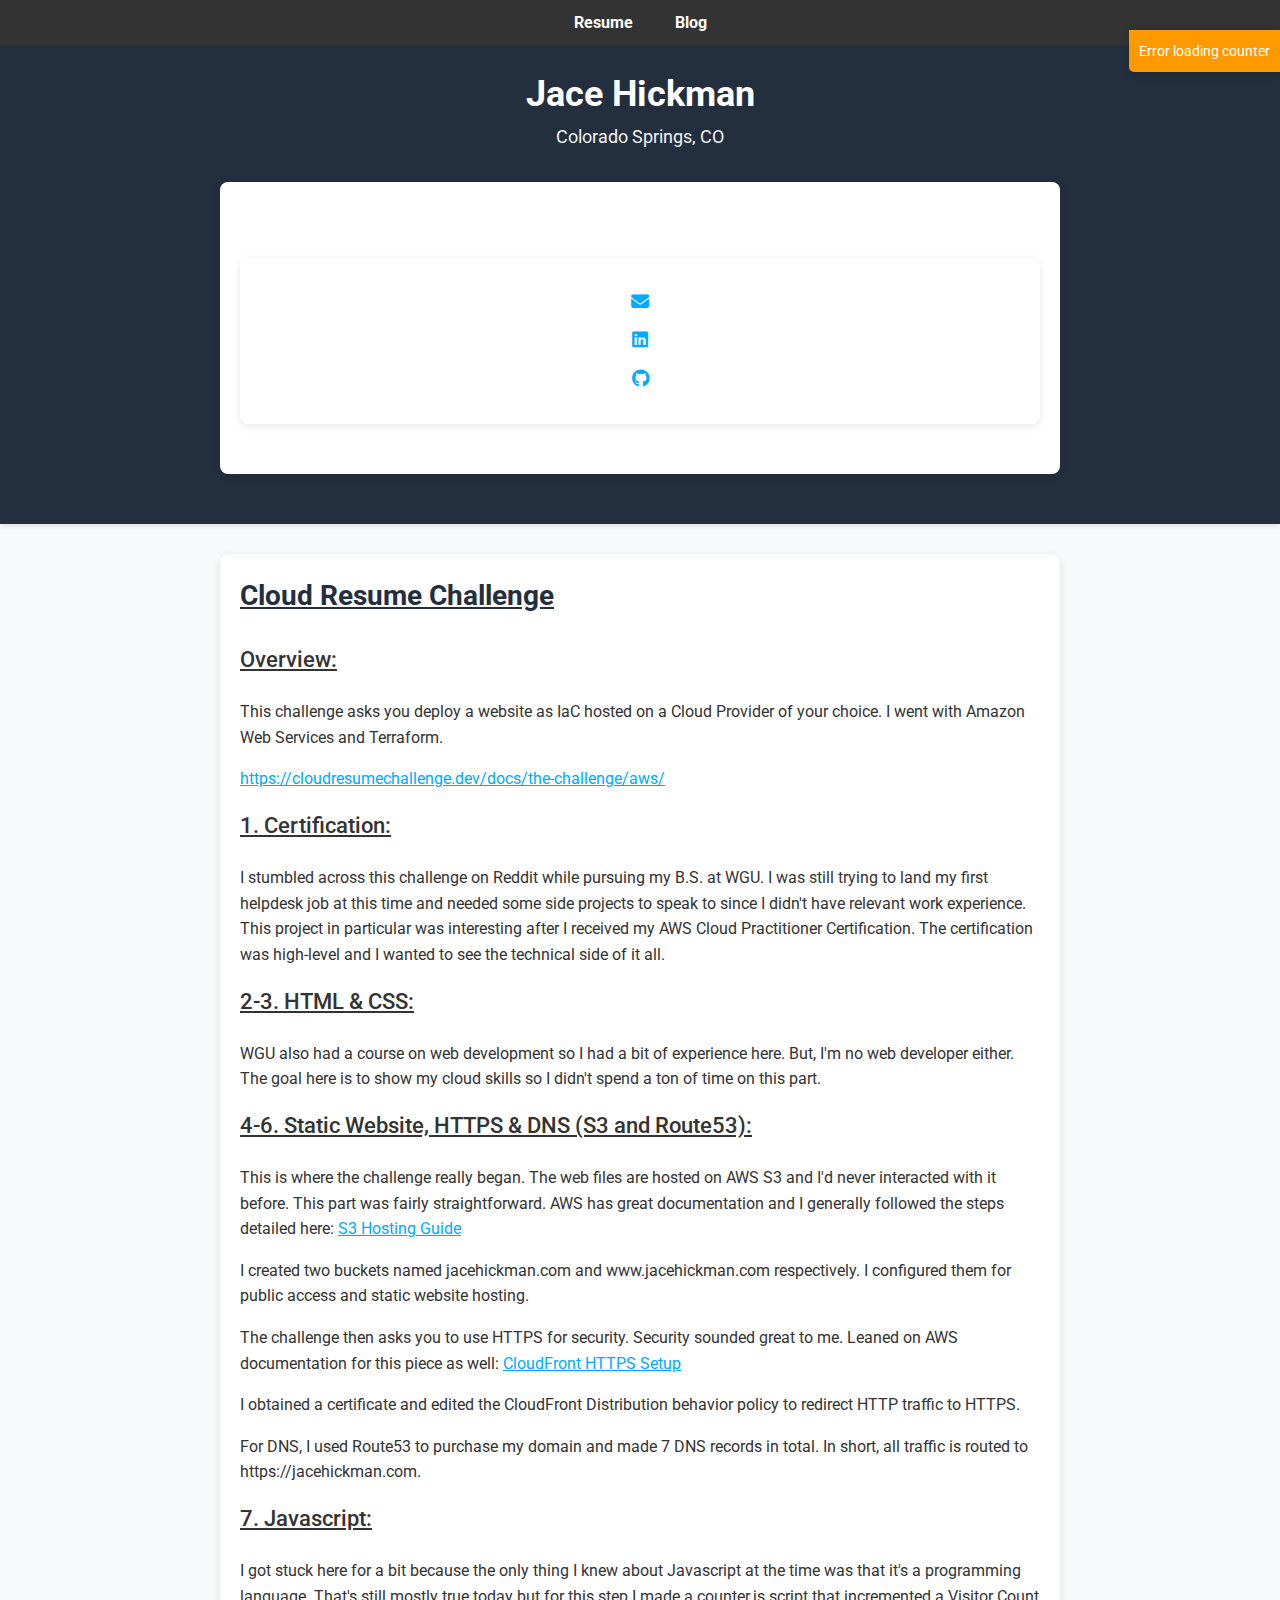
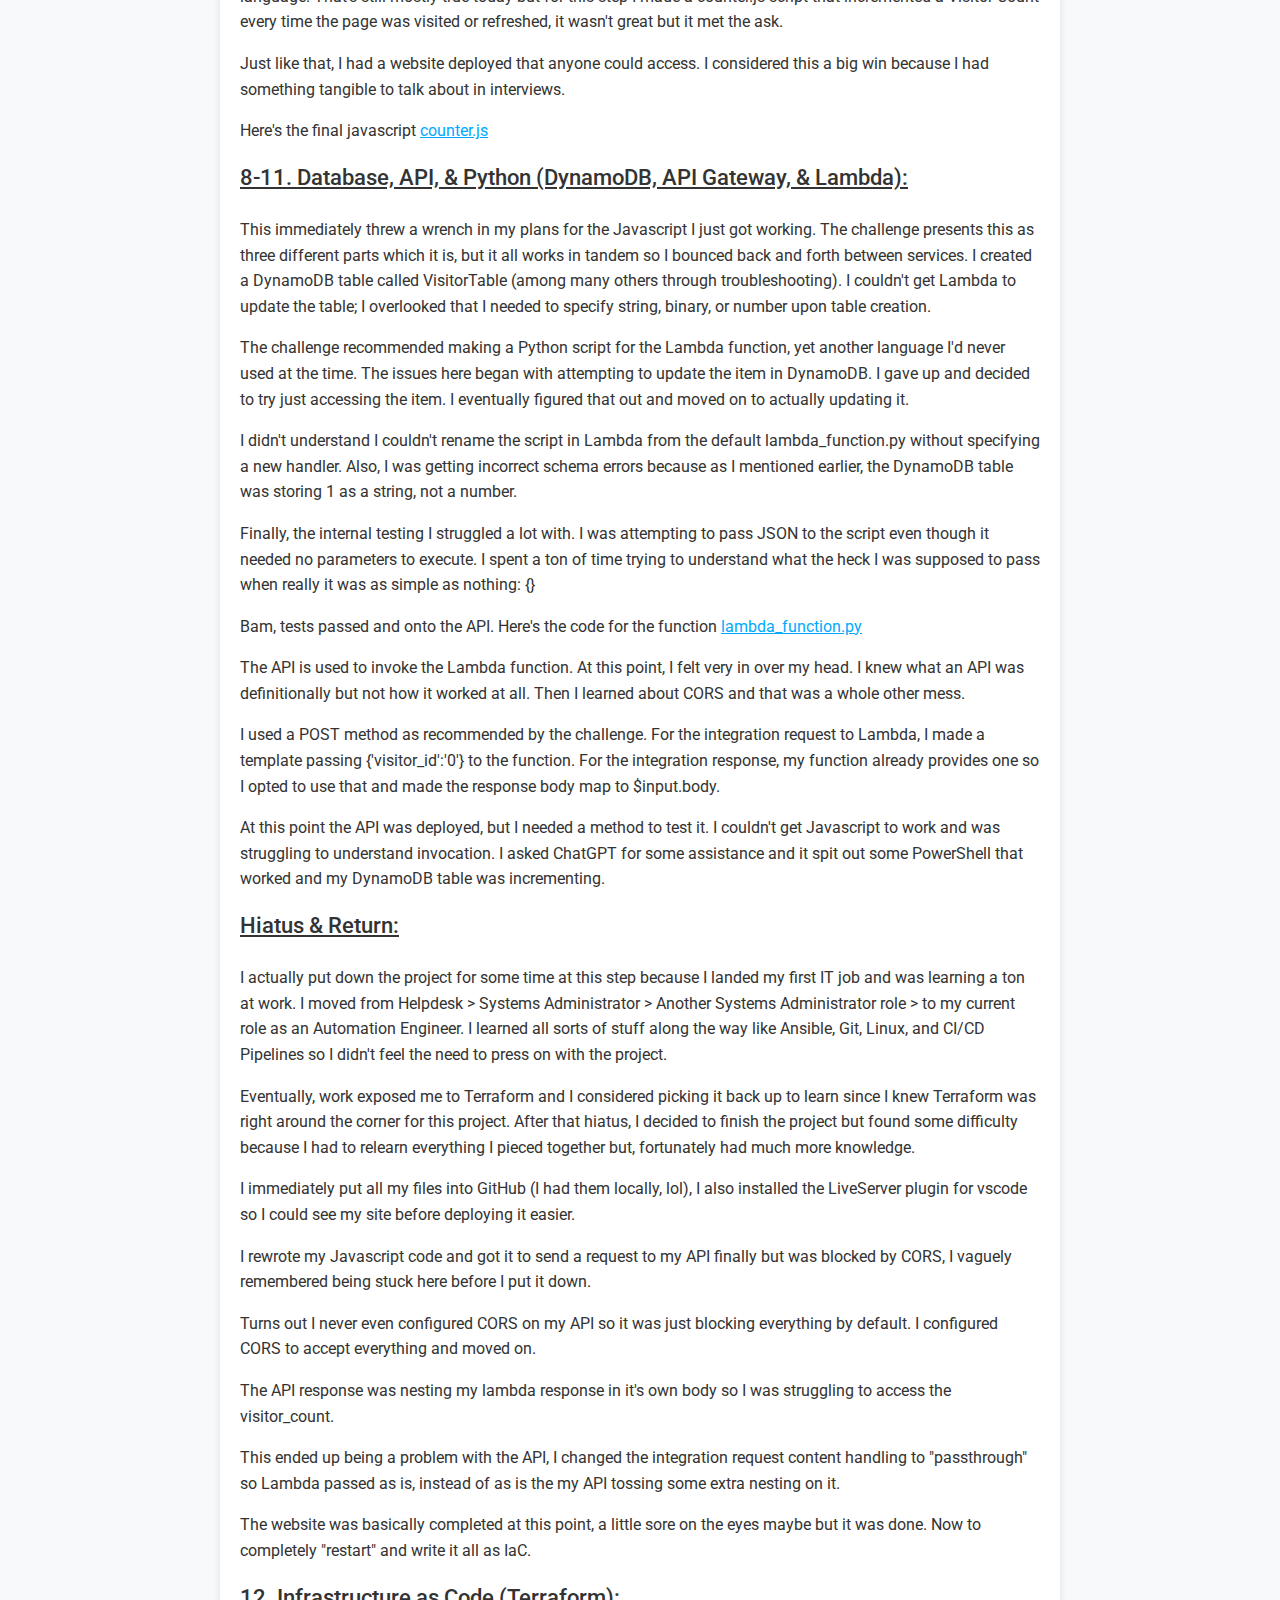
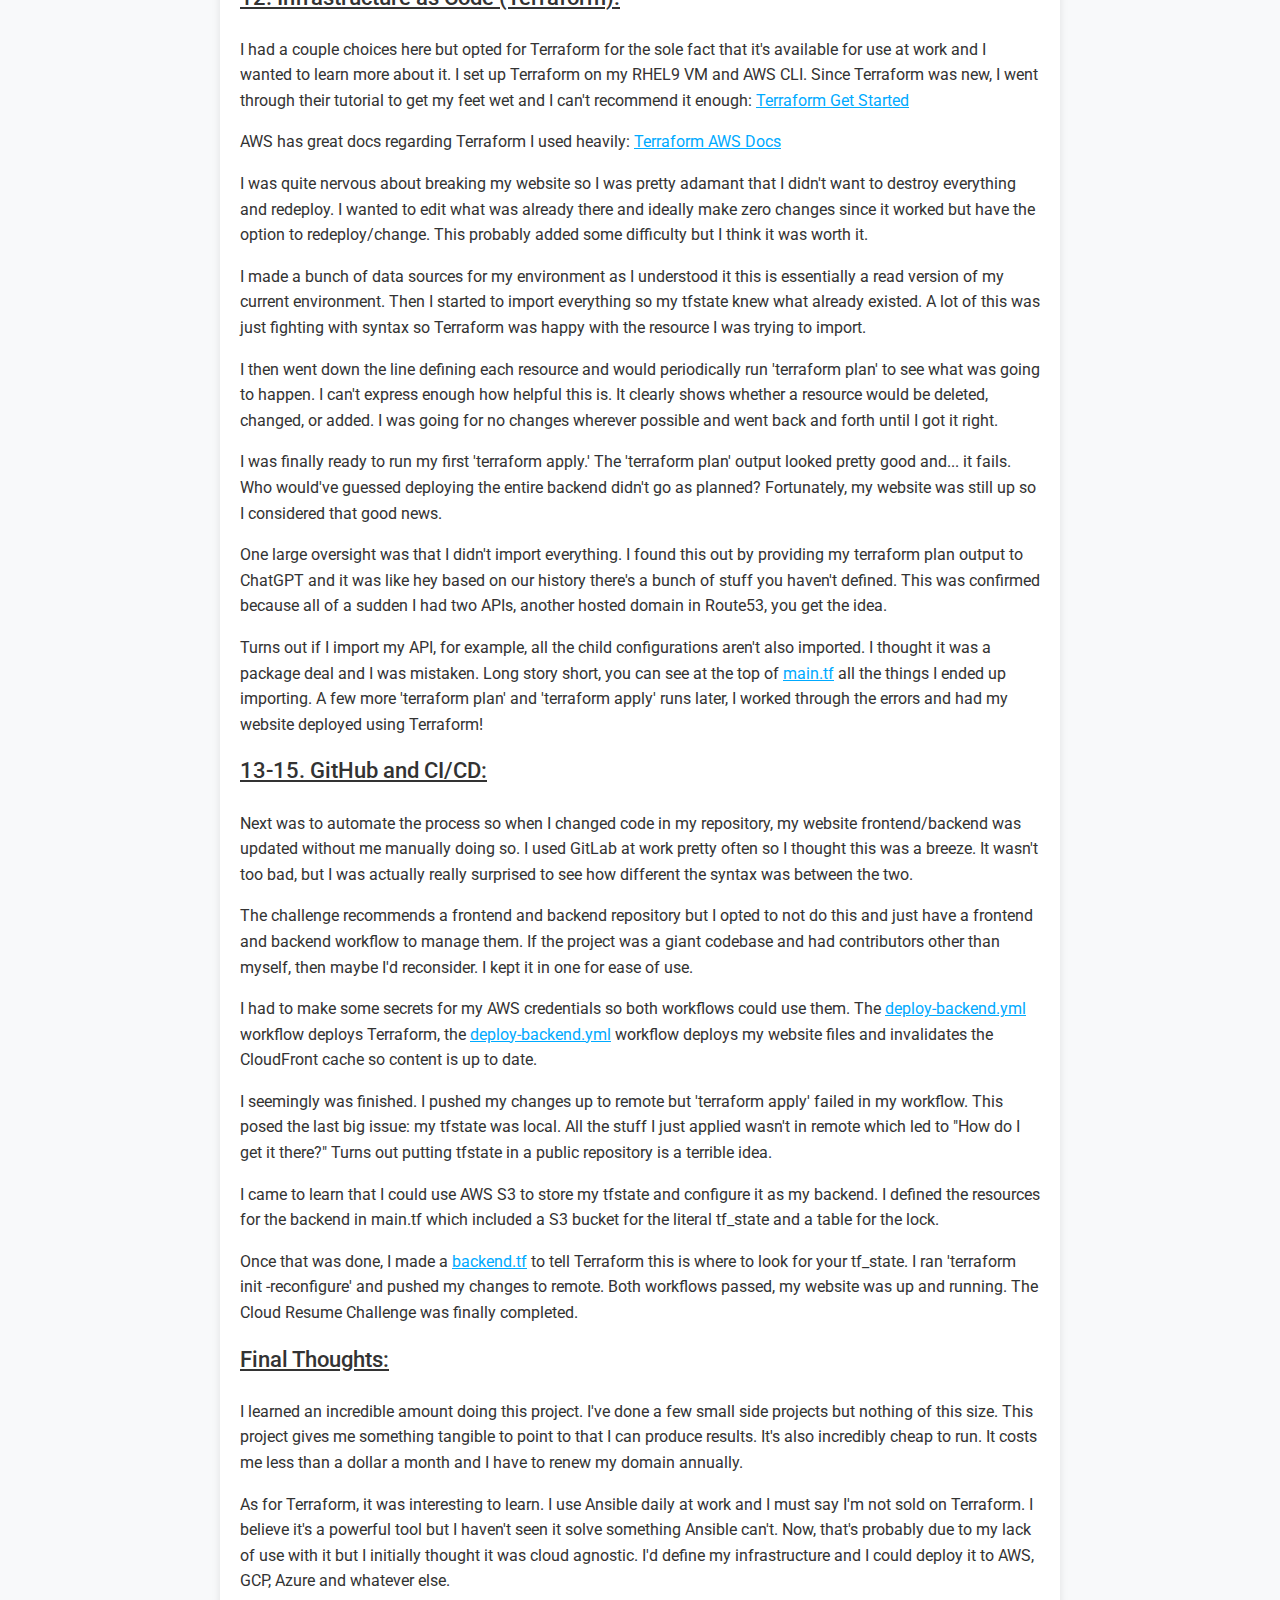
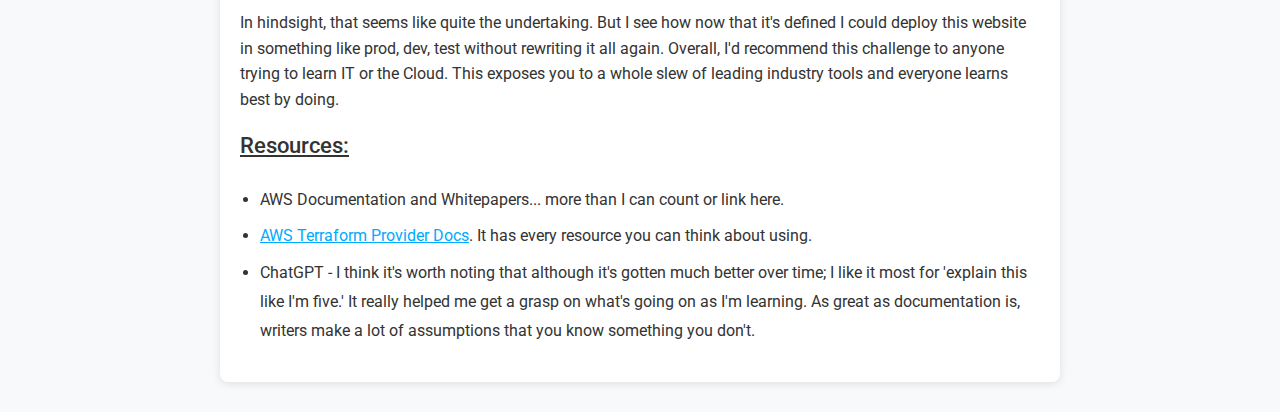
==== commit 333abd87: "typo" ====
--- a/web_files/blog.html
+++ b/web_files/blog.html
@@ -4,49 +4,60 @@
 <head>
   <title>The Cloud Resume Challenge</title>
   <link rel="stylesheet" type="text/css" href="css/styles.css">
+  <link rel="stylesheet" href="https://cdnjs.cloudflare.com/ajax/libs/font-awesome/6.5.0/css/all.min.css">
 </head>
 
 <nav>
   <a href="resume.html">Resume</a>
+  <span class="nav-separator">|</span>
   <a href="blog.html">Blog</a>
 </nav>
 
 <body>
-  <div>
-    <h2>Cloud Resume Challenge</h2>
-    <h3>Overview:</h3>
+	<header>
+		<h1>Jace Hickman</h1>
+		<p>Colorado Springs, CO</p>
+    <div class="contact-container">
+      <span class="contact-label">Connect with me:</span>
+      <div class="icon-links">
+        <a href="mailto:jace.bucklandhickman@gmail.com" title="Email">
+          <i class="fas fa-envelope email-icon"></i>
+        </a>
+        <a href="https://www.linkedin.com/in/hickmanjace/" title="LinkedIn" target="_blank">
+          <i class="fab fa-linkedin linkedin-icon"></i>
+        </a>
+        <a href="https://github.com/JaceHickman11/" title="GitHub" target="_blank">
+          <i class="fab fa-github github-icon"></i>
+        </a>        
+      </div>
+    </div>
+	</header>
+
+  <div class="card">
+    <h2><u>Cloud Resume Challenge</u></h2>
+    <h3><u>Overview:</u></h3>
     <p>This challenge asks you deploy a website as IaC hosted on a Cloud Provider of your choice. I went with Amazon Web Services and Terraform.</p>
     <p><a href="https://cloudresumechallenge.dev/docs/the-challenge/aws/">https://cloudresumechallenge.dev/docs/the-challenge/aws/</a></p>
-  </div>
 
-  <div>
-    <h3>1. Certification:</h3>
+    <h3><u>1. Certification:</u></h3>
     <p>I stumbled across this challenge on Reddit while pursuing my B.S. at WGU. I was still trying to land my first helpdesk job at this time and needed some side projects to speak to since I didn't have relevant work experience. This project in particular was interesting after I received my AWS Cloud Practitioner Certification. The certification was high-level and I wanted to see the technical side of it all.</p>
-  </div>
 
-  <div>
-    <h3>2-3. HTML & CSS:</h3>
+    <h3><u>2-3. HTML & CSS:</u></h3>
     <p>WGU also had a course on web development so I had a bit of experience here. But, I'm no web developer either. The goal here is to show my cloud skills so I didn't spend a ton of time on this part.</p>
-  </div>
 
-  <div>
-    <h3>4-6. Static Website, HTTPS & DNS (S3 and Route53):</h3>
+    <h3><u>4-6. Static Website, HTTPS & DNS (S3 and Route53):</u></h3>    
     <p>This is where the challenge really began. The web files are hosted on AWS S3 and I'd never interacted with it before. This part was fairly straightforward. AWS has great documentation and I generally followed the steps detailed here: <a href="https://docs.aws.amazon.com/AmazonS3/latest/userguide/website-hosting-custom-domain-walkthrough.html">S3 Hosting Guide</a></p>
     <p>I created two buckets named jacehickman.com and www.jacehickman.com respectively. I configured them for public access and static website hosting.</p>
     <p>The challenge then asks you to use HTTPS for security. Security sounded great to me. Leaned on AWS documentation for this piece as well: <a href="https://aws.amazon.com/premiumsupport/knowledge-center/cloudfront-https-requests-s3/">CloudFront HTTPS Setup</a></p>
     <p>I obtained a certificate and edited the CloudFront Distribution behavior policy to redirect HTTP traffic to HTTPS.</p>
     <p>For DNS, I used Route53 to purchase my domain and made 7 DNS records in total. In short, all traffic is routed to https://jacehickman.com.</p>
-  </div>
 
-  <div>
-    <h3>7. Javascript:</h3>
+    <h3><u>7. Javascript:</u></h3>
     <p>I got stuck here for a bit because the only thing I knew about Javascript at the time was that it's a programming language. That's still mostly true today but for this step I made a counter.js script that incremented a Visitor Count every time the page was visited or refreshed, it wasn't great but it met the ask. </p>
     <p>Just like that, I had a website deployed that anyone could access. I considered this a big win because I had something tangible to talk about in interviews.</p>
     <p>Here's the final javascript <a href="https://github.com/JaceHickman11/Cloud-Resume-Project/blob/main/web_files/javascript/counter.js">counter.js</a></p>
-  </div>
 
-  <div>
-    <h3>8-11. Database, API, & Python (DynamoDB, API Gateway, & Lambda):</h3>
+    <h3><u>8-11. Database, API, & Python (DynamoDB, API Gateway, & Lambda):</u></h3>
     <p>This immediately threw a wrench in my plans for the Javascript I just got working. The challenge presents this as three different parts which it is, but it all works in tandem so I bounced back and forth between services. I created a DynamoDB table called VisitorTable (among many others through troubleshooting). I couldn't get Lambda to update the table; I overlooked that I needed to specify string, binary, or number upon table creation.</p>
     <p>The challenge recommended making a Python script for the Lambda function, yet another language I'd never used at the time. The issues here began with attempting to update the item in DynamoDB. I gave up and decided to try just accessing the item. I eventually figured that out and moved on to actually updating it.</p>
     <p>I didn't understand I couldn't rename the script in Lambda from the default lambda_function.py without specifying a new handler. Also, I was getting incorrect schema errors because as I mentioned earlier, the DynamoDB table was storing 1 as a string, not a number.</p>
@@ -55,10 +66,8 @@
     <p>The API is used to invoke the Lambda function. At this point, I felt very in over my head. I knew what an API was definitionally but not how it worked at all. Then I learned about CORS and that was a whole other mess.</p>
     <p>I used a POST method as recommended by the challenge. For the integration request to Lambda, I made a template passing {'visitor_id':'0'} to the function. For the integration response, my function already provides one so I opted to use that and made the response body map to $input.body.</p>
     <p>At this point the API was deployed, but I needed a method to test it. I couldn't get Javascript to work and was struggling to understand invocation. I asked ChatGPT for some assistance and it spit out some PowerShell that worked and my DynamoDB table was incrementing.</p>
-  </div>
 
-  <div>
-    <h3>Hiatus & Return:</h3>
+    <h3><u>Hiatus & Return:</u></h3>
     <p>I actually put down the project for some time at this step because I landed my first IT job and was learning a ton at work. I moved from Helpdesk > Systems Administrator > Another Systems Administrator role > to my current role as an Automation Engineer. I learned all sorts of stuff along the way like Ansible, Git, Linux, and CI/CD Pipelines so I didn't feel the need to press on with the project.</p>
     <p>Eventually, work exposed me to Terraform and I considered picking it back up to learn since I knew Terraform was right around the corner for this project. After that hiatus, I decided to finish the project but found some difficulty because I had to relearn everything I pieced together but, fortunately had much more knowledge.</p>
     <p>I immediately put all my files into GitHub (I had them locally, lol), I also installed the LiveServer plugin for vscode so I could see my site before deploying it easier.</p>
@@ -67,10 +76,8 @@
     <p>The API response was nesting my lambda response in it's own body so I was struggling to access the visitor_count.</p>
     <p>This ended up being a problem with the API, I changed the integration request content handling to "passthrough" so Lambda passed as is, instead of as is the my API tossing some extra nesting on it.</p>
     <p>The website was basically completed at this point, a little sore on the eyes maybe but it was done. Now to completely "restart" and write it all as IaC.</p>
- </div>
 
-  <div>
-    <h3>12. Infrastructure as Code (Terraform):</h3>
+    <h3><u>12. Infrastructure as Code (Terraform):</u></h3>
     <p>I had a couple choices here but opted for Terraform for the sole fact that it's available for use at work and I wanted to learn more about it. I set up Terraform on my RHEL9 VM and AWS CLI. Since Terraform was new, I went through their tutorial to get my feet wet and I can't recommend it enough: <a href="https://developer.hashicorp.com/terraform/tutorials/aws-get-started/infrastructure-as-code">Terraform Get Started</a></p>
     <p>AWS has great docs regarding Terraform I used heavily: <a href="https://registry.terraform.io/providers/hashicorp/aws/latest/docs">Terraform AWS Docs</a></p>
     <p>I was quite nervous about breaking my website so I was pretty adamant that I didn't want to destroy everything and redeploy. I wanted to edit what was already there and ideally make zero changes since it worked but have the option to redeploy/change. This probably added some difficulty but I think it was worth it.</p>
@@ -79,33 +86,28 @@
     <p>I was finally ready to run my first 'terraform apply.' The 'terraform plan' output looked pretty good and... it fails. Who would've guessed deploying the entire backend didn't go as planned? Fortunately, my website was still up so I considered that good news.</p>
     <p>One large oversight was that I didn't import everything. I found this out by providing my terraform plan output to ChatGPT and it was like hey based on our history there's a bunch of stuff you haven't defined. This was confirmed because all of a sudden I had two APIs, another hosted domain in Route53, you get the idea.</p>
     <p>Turns out if I import my API, for example, all the child configurations aren't also imported. I thought it was a package deal and I was mistaken. Long story short, you can see at the top of <a href="https://github.com/JaceHickman11/Cloud-Resume-Project/blob/main/terraform/main.tf">main.tf</a> all the things I ended up importing. A few more 'terraform plan' and 'terraform apply' runs later, I worked through the errors and had my website deployed using Terraform!</p>
-  </div>
 
-  <div>
-    <h3>13-15. GitHub and CI/CD:</h3>
+    <h3><u>13-15. GitHub and CI/CD:</u></h3>
     <p>Next was to automate the process so when I changed code in my repository, my website frontend/backend was updated without me manually doing so. I used GitLab at work pretty often so I thought this was a breeze. It wasn't too bad, but I was actually really surprised to see how different the syntax was between the two.</p>
     <p>The challenge recommends a frontend and backend repository but I opted to not do this and just have a frontend and backend workflow to manage them. If the project was a giant codebase and had contributors other than myself, then maybe I'd reconsider. I kept it in one for ease of use.</p>
     <p>I had to make some secrets for my AWS credentials so both workflows could use them. The <a href="https://github.com/JaceHickman11/Cloud-Resume-Project/blob/main/.github/workflows/deploy-backend.yml">deploy-backend.yml</a> workflow deploys Terraform, the <a href="https://github.com/JaceHickman11/Cloud-Resume-Project/blob/main/.github/workflows/deploy-backend.yml">deploy-backend.yml</a> workflow deploys my website files and invalidates the CloudFront cache so content is up to date.</p>
     <p>I seemingly was finished. I pushed my changes up to remote but 'terraform apply' failed in my workflow. This posed the last big issue: my tfstate was local. All the stuff I just applied wasn't in remote which led to "How do I get it there?" Turns out putting tfstate in a public repository is a terrible idea.</p>
     <p>I came to learn that I could use AWS S3 to store my tfstate and configure it as my backend. I defined the resources for the backend in main.tf which included a S3 bucket for the literal tf_state and a table for the lock.</p>
     <p>Once that was done, I made a <a href="https://github.com/JaceHickman11/Cloud-Resume-Project/blob/main/terraform/backend.tf">backend.tf</a> to tell Terraform this is where to look for your tf_state. I ran 'terraform init -reconfigure' and pushed my changes to remote. Both workflows passed, my website was up and running. The Cloud Resume Challenge was finally completed.</p>
-  </div>
 
-  <div>
-    <h3>Final Thoughts:</h3>
+    <h3><u>Final Thoughts:</u></h3>
     <p>I learned an incredible amount doing this project. I've done a few small side projects but nothing of this size. This project gives me something tangible to point to that I can produce results. It's also incredibly cheap to run. It costs me less than a dollar a month and I have to renew my domain annually.</p>
     <p>As for Terraform, it was interesting to learn. I use Ansible daily at work and I must say I'm not sold on Terraform. I believe it's a powerful tool but I haven't seen it solve something Ansible can't. Now, that's probably due to my lack of use with it but I initially thought it was cloud agnostic. I'd define my infrastructure and I could deploy it to AWS, GCP, Azure and whatever else.</p>
     <p>In hindsight, that seems like quite the undertaking. But I see how now that it's defined I could deploy this website in something like prod, dev, test without rewriting it all again. Overall, I'd recommend this challenge to anyone trying to learn IT or the Cloud. This exposes you to a whole slew of leading industry tools and everyone learns best by doing.</p>
-  </div>
 
-  <div>
-    <h3>Resources:</h3>
+    <h3><u>Resources:</u></h3>
     <ul>
       <li>AWS Documentation and Whitepapers... more than I can count or link here.</li>
       <li><a href="https://registry.terraform.io/providers/hashicorp/aws/latest/docs">AWS Terraform Provider Docs</a>. It has every resource you can think about using.</li>
-      <li>ChatGPT - I think it's worth noting that although it's gotten much better over time; I like it most for 'explain this like I'm five.' It really helped my get a grasp on what's going on as I'm learning. As great as documentation is, writers make a lot of assumptions that you know something you don't.</li>
+      <li>ChatGPT - I think it's worth noting that although it's gotten much better over time; I like it most for 'explain this like I'm five.' It really helped me get a grasp on what's going on as I'm learning. As great as documentation is, writers make a lot of assumptions that you know something you don't.</li>
     </ul>
   </div>
-
+  <div id="counter"></div>
+<script src="javascript/counter.js"></script>
 </body>
 </html>
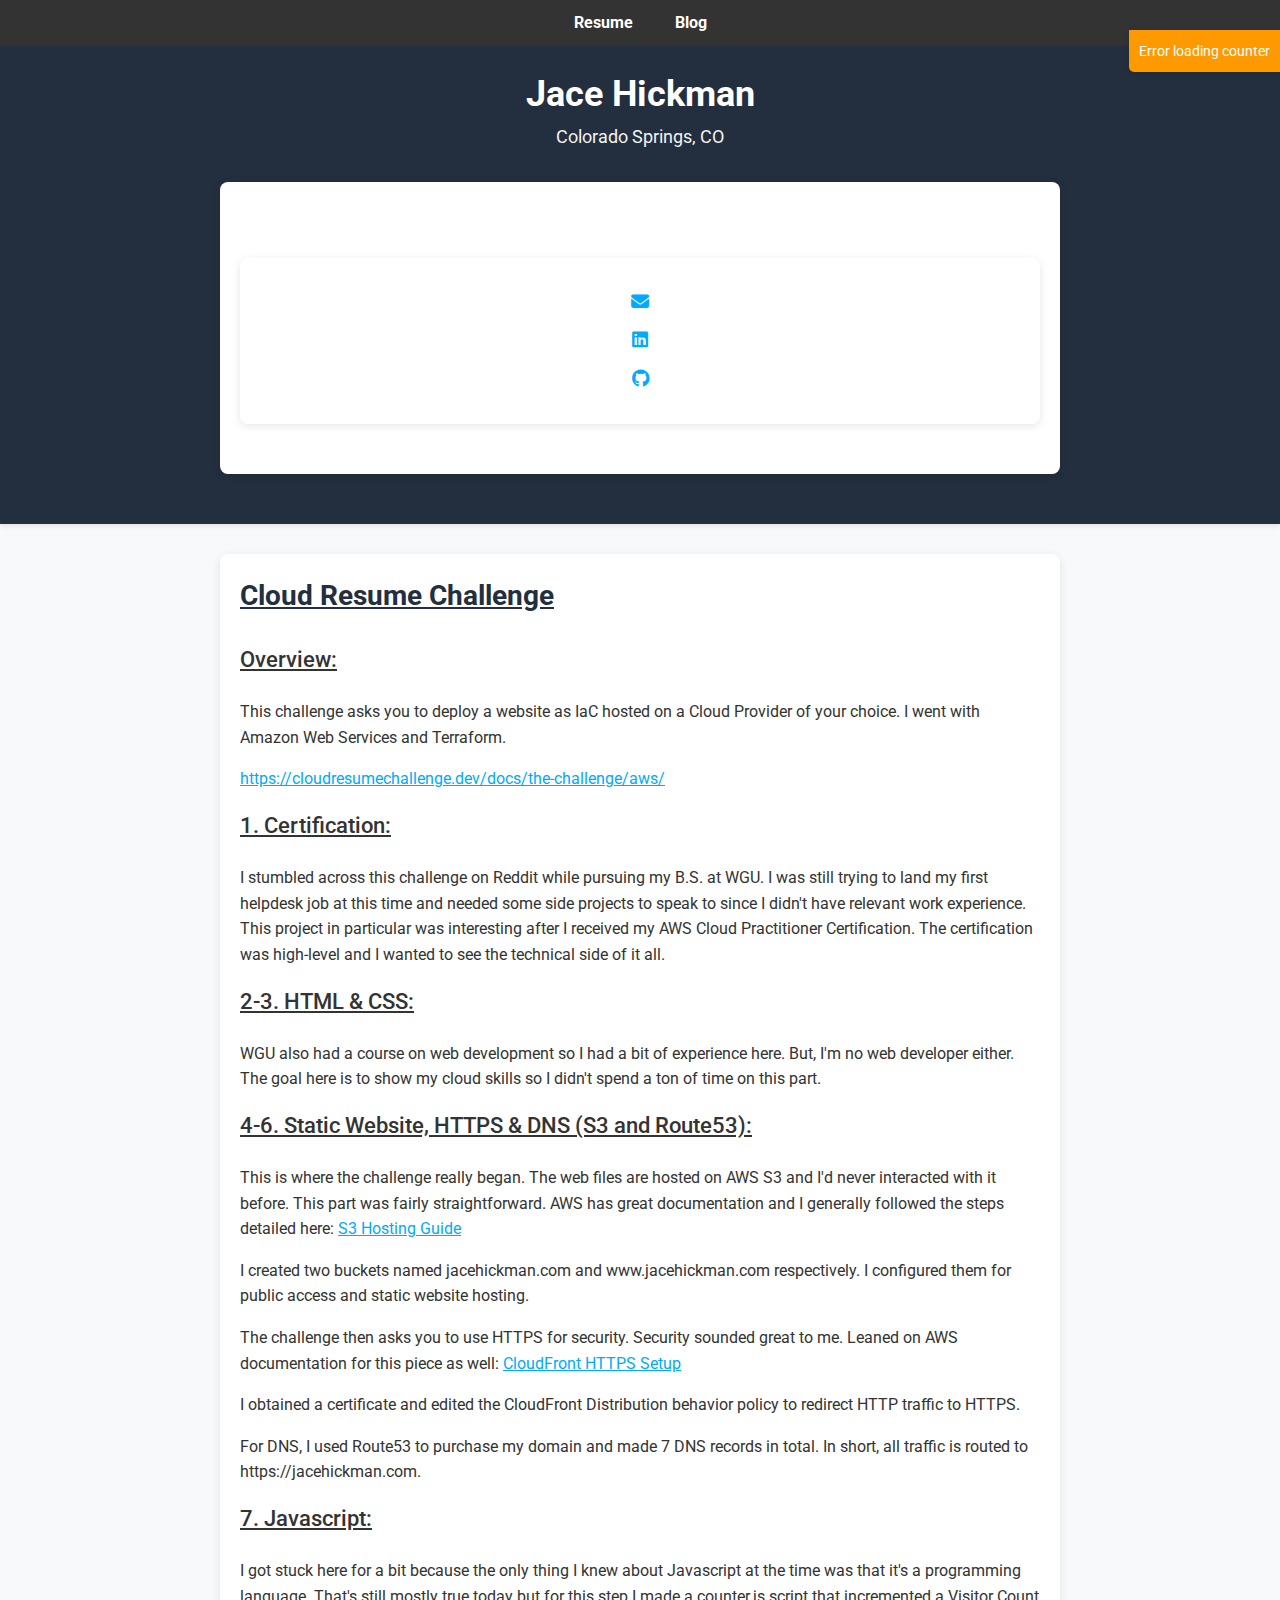
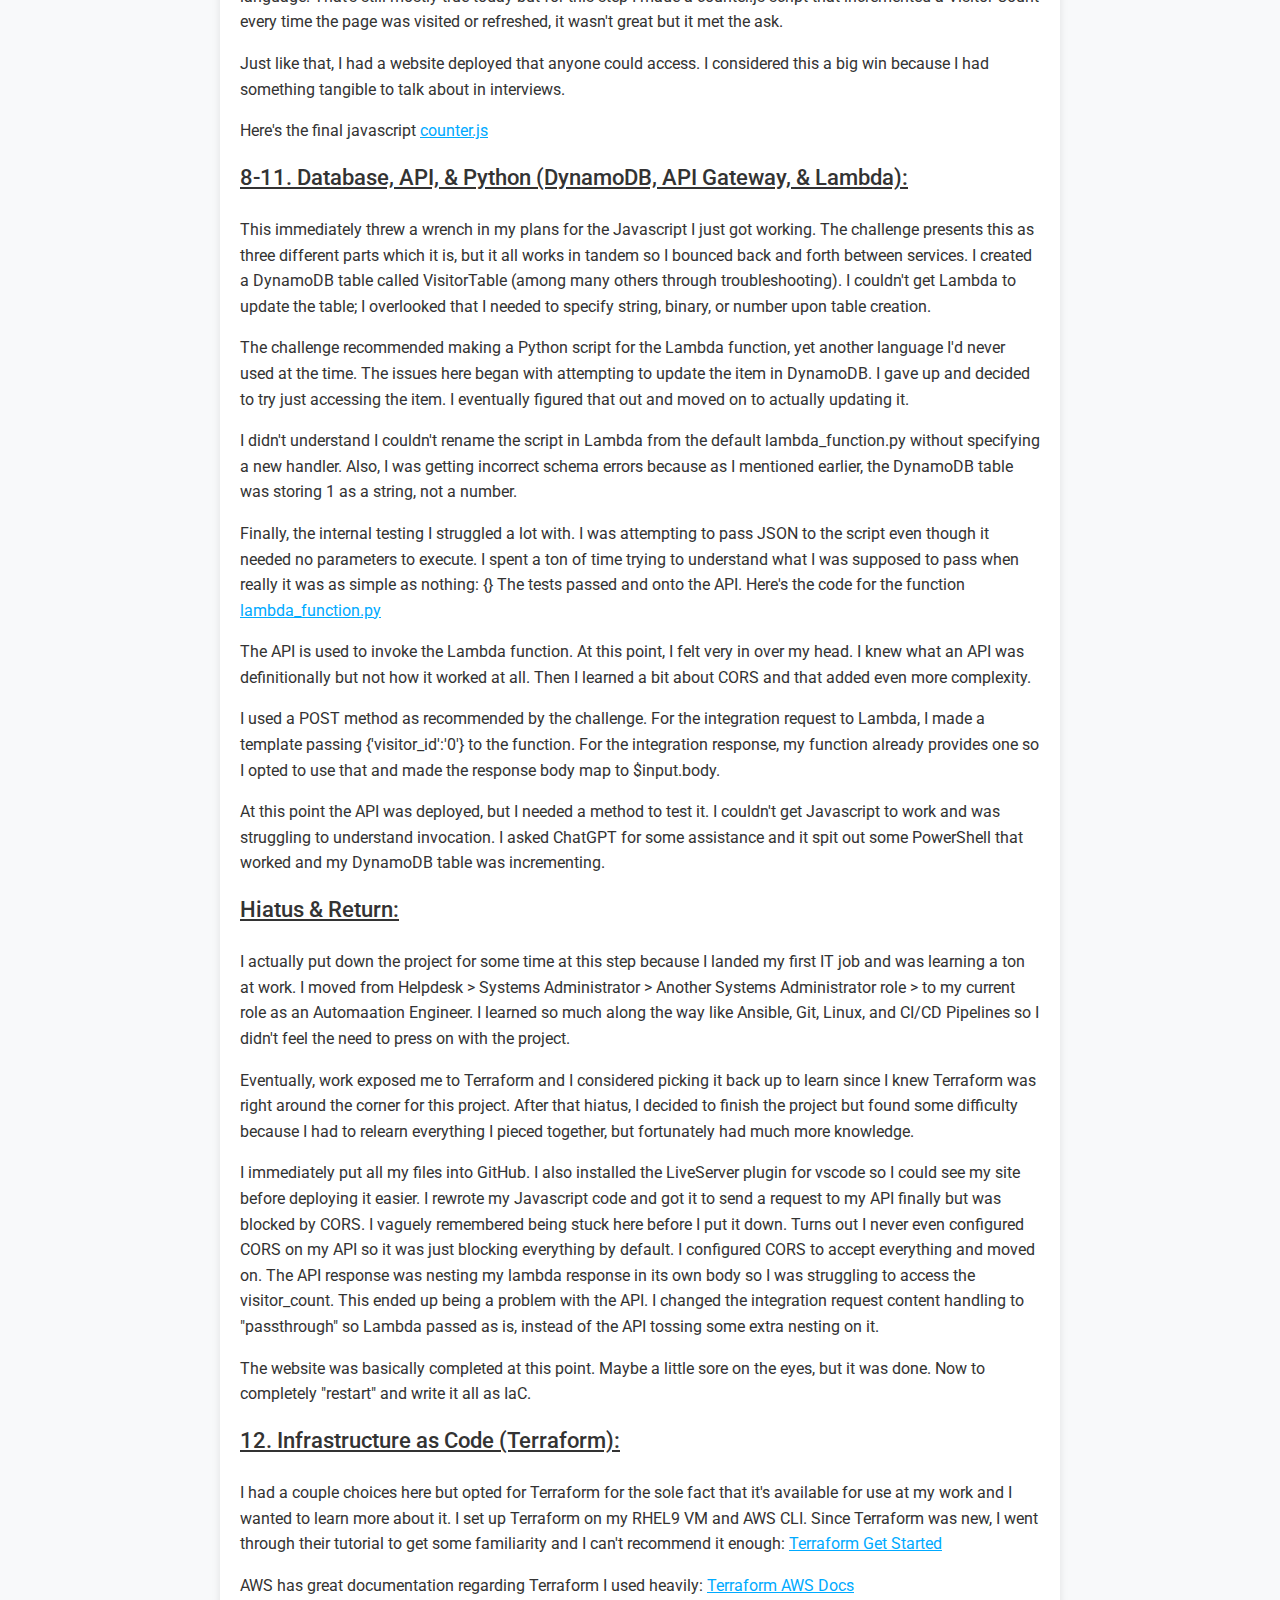
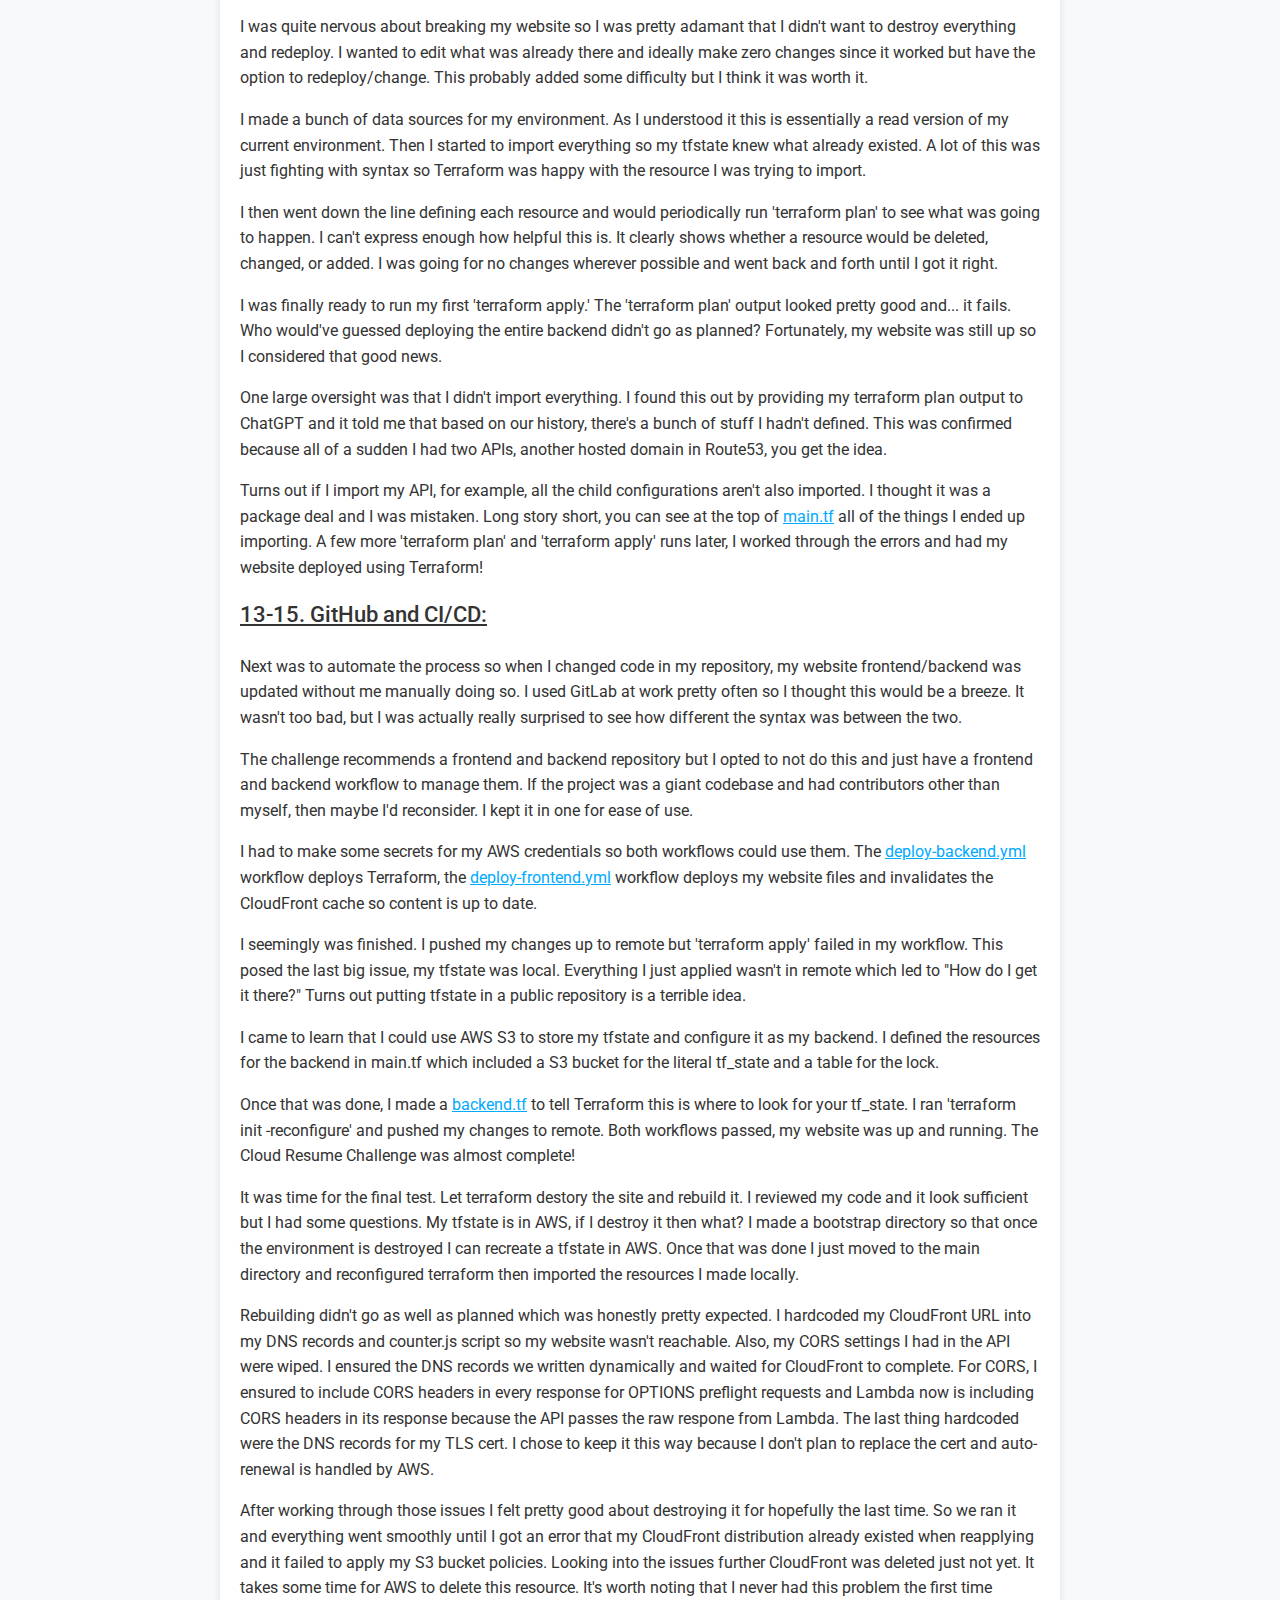
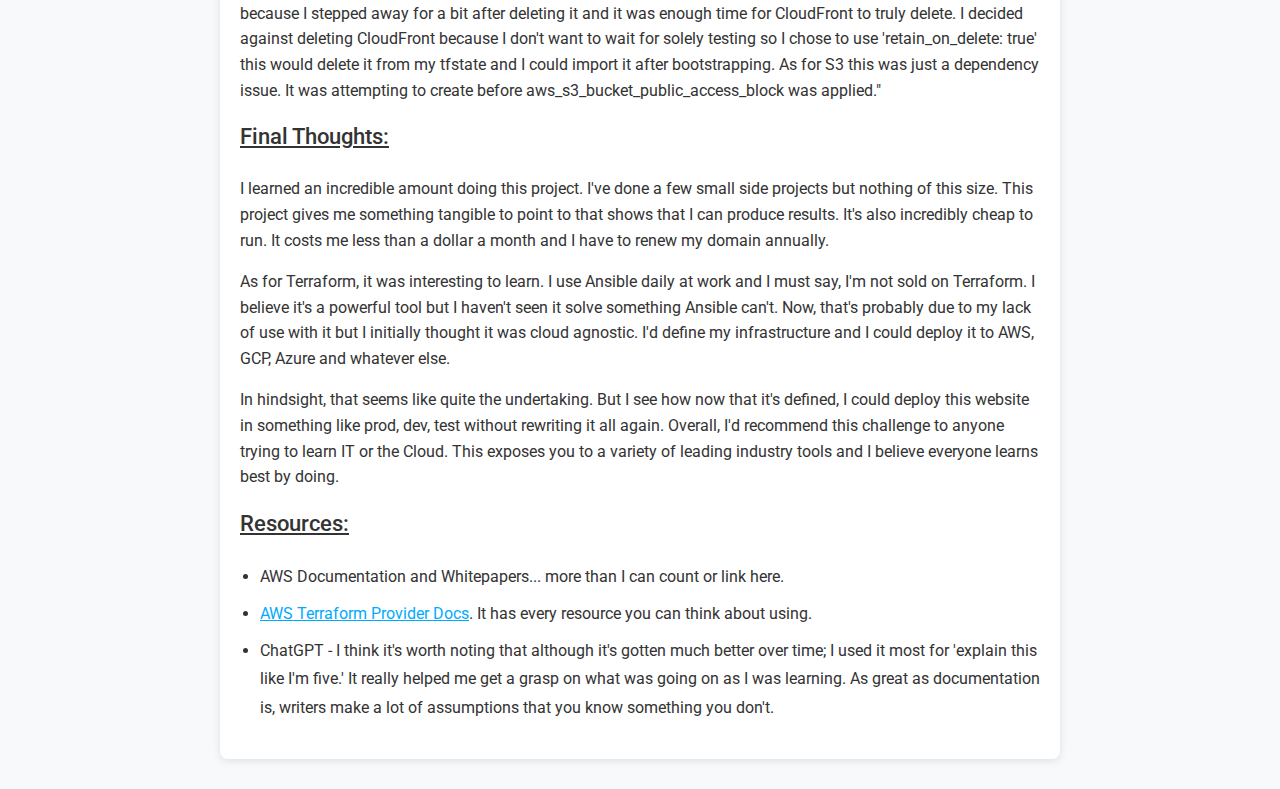
==== commit c4c23704: "fought with DNS for awhile, my NS names were changed." ====
--- a/web_files/blog.html
+++ b/web_files/blog.html
@@ -5,6 +5,7 @@
   <title>The Cloud Resume Challenge</title>
   <link rel="stylesheet" type="text/css" href="css/styles.css">
   <link rel="stylesheet" href="https://cdnjs.cloudflare.com/ajax/libs/font-awesome/6.5.0/css/all.min.css">
+  <link rel="icon" type="image/png" href="images/android-chrome-192x192.png">
 </head>
 
 <nav>
@@ -36,7 +37,7 @@
   <div class="card">
     <h2><u>Cloud Resume Challenge</u></h2>
     <h3><u>Overview:</u></h3>
-    <p>This challenge asks you deploy a website as IaC hosted on a Cloud Provider of your choice. I went with Amazon Web Services and Terraform.</p>
+    <p>This challenge asks you to deploy a website as IaC hosted on a Cloud Provider of your choice. I went with Amazon Web Services and Terraform.</p>
     <p><a href="https://cloudresumechallenge.dev/docs/the-challenge/aws/">https://cloudresumechallenge.dev/docs/the-challenge/aws/</a></p>
 
     <h3><u>1. Certification:</u></h3>
@@ -61,50 +62,50 @@
     <p>This immediately threw a wrench in my plans for the Javascript I just got working. The challenge presents this as three different parts which it is, but it all works in tandem so I bounced back and forth between services. I created a DynamoDB table called VisitorTable (among many others through troubleshooting). I couldn't get Lambda to update the table; I overlooked that I needed to specify string, binary, or number upon table creation.</p>
     <p>The challenge recommended making a Python script for the Lambda function, yet another language I'd never used at the time. The issues here began with attempting to update the item in DynamoDB. I gave up and decided to try just accessing the item. I eventually figured that out and moved on to actually updating it.</p>
     <p>I didn't understand I couldn't rename the script in Lambda from the default lambda_function.py without specifying a new handler. Also, I was getting incorrect schema errors because as I mentioned earlier, the DynamoDB table was storing 1 as a string, not a number.</p>
-    <p>Finally, the internal testing I struggled a lot with. I was attempting to pass JSON to the script even though it needed no parameters to execute. I spent a ton of time trying to understand what the heck I was supposed to pass when really it was as simple as nothing: {}</p>
-    <p>Bam, tests passed and onto the API. Here's the code for the function <a href="https://github.com/JaceHickman11/Cloud-Resume-Project/blob/main/lambda_function.py">lambda_function.py</a> </p>
-    <p>The API is used to invoke the Lambda function. At this point, I felt very in over my head. I knew what an API was definitionally but not how it worked at all. Then I learned about CORS and that was a whole other mess.</p>
+    <p>Finally, the internal testing I struggled a lot with. I was attempting to pass JSON to the script even though it needed no parameters to execute. I spent a ton of time trying to understand what I was supposed to pass when really it was as simple as nothing: {} The tests passed and onto the API. Here's the code for the function <a href="https://github.com/JaceHickman11/Cloud-Resume-Project/blob/main/lambda_function.py">lambda_function.py</a></p>
+    <p>The API is used to invoke the Lambda function. At this point, I felt very in over my head. I knew what an API was definitionally but not how it worked at all. Then I learned a bit about CORS and that added even more complexity.</p>
     <p>I used a POST method as recommended by the challenge. For the integration request to Lambda, I made a template passing {'visitor_id':'0'} to the function. For the integration response, my function already provides one so I opted to use that and made the response body map to $input.body.</p>
     <p>At this point the API was deployed, but I needed a method to test it. I couldn't get Javascript to work and was struggling to understand invocation. I asked ChatGPT for some assistance and it spit out some PowerShell that worked and my DynamoDB table was incrementing.</p>
 
     <h3><u>Hiatus & Return:</u></h3>
-    <p>I actually put down the project for some time at this step because I landed my first IT job and was learning a ton at work. I moved from Helpdesk > Systems Administrator > Another Systems Administrator role > to my current role as an Automation Engineer. I learned all sorts of stuff along the way like Ansible, Git, Linux, and CI/CD Pipelines so I didn't feel the need to press on with the project.</p>
-    <p>Eventually, work exposed me to Terraform and I considered picking it back up to learn since I knew Terraform was right around the corner for this project. After that hiatus, I decided to finish the project but found some difficulty because I had to relearn everything I pieced together but, fortunately had much more knowledge.</p>
-    <p>I immediately put all my files into GitHub (I had them locally, lol), I also installed the LiveServer plugin for vscode so I could see my site before deploying it easier.</p>
-    <p>I rewrote my Javascript code and got it to send a request to my API finally but was blocked by CORS, I vaguely remembered being stuck here before I put it down.</p>
-    <p>Turns out I never even configured CORS on my API so it was just blocking everything by default. I configured CORS to accept everything and moved on.</p>
-    <p>The API response was nesting my lambda response in it's own body so I was struggling to access the visitor_count.</p>
-    <p>This ended up being a problem with the API, I changed the integration request content handling to "passthrough" so Lambda passed as is, instead of as is the my API tossing some extra nesting on it.</p>
-    <p>The website was basically completed at this point, a little sore on the eyes maybe but it was done. Now to completely "restart" and write it all as IaC.</p>
+    <p>I actually put down the project for some time at this step because I landed my first IT job and was learning a ton at work. I moved from Helpdesk > Systems Administrator > Another Systems Administrator role > to my current role as an Automaation Engineer. I learned so much along the way like Ansible, Git, Linux, and CI/CD Pipelines so I didn't feel the need to press on with the project.</p>
+    <p>Eventually, work exposed me to Terraform and I considered picking it back up to learn since I knew Terraform was right around the corner for this project. After that hiatus, I decided to finish the project but found some difficulty because I had to relearn everything I pieced together, but fortunately had much more knowledge.</p>
+    <p>I immediately put all my files into GitHub. I also installed the LiveServer plugin for vscode so I could see my site before deploying it easier. I rewrote my Javascript code and got it to send a request to my API finally but was blocked by CORS. I vaguely remembered being stuck here before I put it down. Turns out I never even configured CORS on my API so it was just blocking everything by default. I configured CORS to accept everything and moved on. The API response was nesting my lambda response in its own body so I was struggling to access the visitor_count. This ended up being a problem with the API. I changed the integration request content handling to "passthrough" so Lambda passed as is, instead of the API tossing some extra nesting on it.</p>
+    <p>The website was basically completed at this point. Maybe a little sore on the eyes, but it was done. Now to completely "restart" and write it all as IaC.</p>
 
     <h3><u>12. Infrastructure as Code (Terraform):</u></h3>
-    <p>I had a couple choices here but opted for Terraform for the sole fact that it's available for use at work and I wanted to learn more about it. I set up Terraform on my RHEL9 VM and AWS CLI. Since Terraform was new, I went through their tutorial to get my feet wet and I can't recommend it enough: <a href="https://developer.hashicorp.com/terraform/tutorials/aws-get-started/infrastructure-as-code">Terraform Get Started</a></p>
-    <p>AWS has great docs regarding Terraform I used heavily: <a href="https://registry.terraform.io/providers/hashicorp/aws/latest/docs">Terraform AWS Docs</a></p>
+    <p>I had a couple choices here but opted for Terraform for the sole fact that it's available for use at my work and I wanted to learn more about it. I set up Terraform on my RHEL9 VM and AWS CLI. Since Terraform was new, I went through their tutorial to get some familiarity and I can't recommend it enough: <a href="https://developer.hashicorp.com/terraform/tutorials/aws-get-started">Terraform Get Started</a></p>
+    <p>AWS has great documentation regarding Terraform I used heavily: <a href="https://registry.terraform.io/providers/hashicorp/aws/latest/docs">Terraform AWS Docs</a></p>
     <p>I was quite nervous about breaking my website so I was pretty adamant that I didn't want to destroy everything and redeploy. I wanted to edit what was already there and ideally make zero changes since it worked but have the option to redeploy/change. This probably added some difficulty but I think it was worth it.</p>
-    <p>I made a bunch of data sources for my environment as I understood it this is essentially a read version of my current environment. Then I started to import everything so my tfstate knew what already existed. A lot of this was just fighting with syntax so Terraform was happy with the resource I was trying to import.</p>
+    <p>I made a bunch of data sources for my environment. As I understood it this is essentially a read version of my current environment. Then I started to import everything so my tfstate knew what already existed. A lot of this was just fighting with syntax so Terraform was happy with the resource I was trying to import.</p>
     <p>I then went down the line defining each resource and would periodically run 'terraform plan' to see what was going to happen. I can't express enough how helpful this is. It clearly shows whether a resource would be deleted, changed, or added. I was going for no changes wherever possible and went back and forth until I got it right.</p>
     <p>I was finally ready to run my first 'terraform apply.' The 'terraform plan' output looked pretty good and... it fails. Who would've guessed deploying the entire backend didn't go as planned? Fortunately, my website was still up so I considered that good news.</p>
-    <p>One large oversight was that I didn't import everything. I found this out by providing my terraform plan output to ChatGPT and it was like hey based on our history there's a bunch of stuff you haven't defined. This was confirmed because all of a sudden I had two APIs, another hosted domain in Route53, you get the idea.</p>
-    <p>Turns out if I import my API, for example, all the child configurations aren't also imported. I thought it was a package deal and I was mistaken. Long story short, you can see at the top of <a href="https://github.com/JaceHickman11/Cloud-Resume-Project/blob/main/terraform/main.tf">main.tf</a> all the things I ended up importing. A few more 'terraform plan' and 'terraform apply' runs later, I worked through the errors and had my website deployed using Terraform!</p>
+    <p>One large oversight was that I didn't import everything. I found this out by providing my terraform plan output to ChatGPT and it told me that based on our history, there's a bunch of stuff I hadn't defined. This was confirmed because all of a sudden I had two APIs, another hosted domain in Route53, you get the idea.</p>
+    <p>Turns out if I import my API, for example, all the child configurations aren't also imported. I thought it was a package deal and I was mistaken. Long story short, you can see at the top of <a href="https://github.com/JaceHickman11/Cloud-Resume-Project/blob/main/terraform/main.tf">main.tf</a> all of the things I ended up importing. A few more 'terraform plan' and 'terraform apply' runs later, I worked through the errors and had my website deployed using Terraform!</p>
 
     <h3><u>13-15. GitHub and CI/CD:</u></h3>
-    <p>Next was to automate the process so when I changed code in my repository, my website frontend/backend was updated without me manually doing so. I used GitLab at work pretty often so I thought this was a breeze. It wasn't too bad, but I was actually really surprised to see how different the syntax was between the two.</p>
+    <p>Next was to automate the process so when I changed code in my repository, my website frontend/backend was updated without me manually doing so. I used GitLab at work pretty often so I thought this would be a breeze. It wasn't too bad, but I was actually really surprised to see how different the syntax was between the two.</p>
     <p>The challenge recommends a frontend and backend repository but I opted to not do this and just have a frontend and backend workflow to manage them. If the project was a giant codebase and had contributors other than myself, then maybe I'd reconsider. I kept it in one for ease of use.</p>
-    <p>I had to make some secrets for my AWS credentials so both workflows could use them. The <a href="https://github.com/JaceHickman11/Cloud-Resume-Project/blob/main/.github/workflows/deploy-backend.yml">deploy-backend.yml</a> workflow deploys Terraform, the <a href="https://github.com/JaceHickman11/Cloud-Resume-Project/blob/main/.github/workflows/deploy-backend.yml">deploy-backend.yml</a> workflow deploys my website files and invalidates the CloudFront cache so content is up to date.</p>
-    <p>I seemingly was finished. I pushed my changes up to remote but 'terraform apply' failed in my workflow. This posed the last big issue: my tfstate was local. All the stuff I just applied wasn't in remote which led to "How do I get it there?" Turns out putting tfstate in a public repository is a terrible idea.</p>
+    <p>I had to make some secrets for my AWS credentials so both workflows could use them. The <a href="https://github.com/JaceHickman11/Cloud-Resume-Project/blob/main/.github/workflows/deploy-backend.yml">deploy-backend.yml</a> workflow deploys Terraform, the <a href="https://github.com/JaceHickman11/Cloud-Resume-Project/blob/main/.github/workflows/deploy-frontend.yml">deploy-frontend.yml</a> workflow deploys my website files and invalidates the CloudFront cache so content is up to date.</p>
+    <p>I seemingly was finished. I pushed my changes up to remote but 'terraform apply' failed in my workflow. This posed the last big issue, my tfstate was local. Everything I just applied wasn't in remote which led to "How do I get it there?" Turns out putting tfstate in a public repository is a terrible idea.</p>
     <p>I came to learn that I could use AWS S3 to store my tfstate and configure it as my backend. I defined the resources for the backend in main.tf which included a S3 bucket for the literal tf_state and a table for the lock.</p>
-    <p>Once that was done, I made a <a href="https://github.com/JaceHickman11/Cloud-Resume-Project/blob/main/terraform/backend.tf">backend.tf</a> to tell Terraform this is where to look for your tf_state. I ran 'terraform init -reconfigure' and pushed my changes to remote. Both workflows passed, my website was up and running. The Cloud Resume Challenge was finally completed.</p>
+    <p>Once that was done, I made a <a href="https://github.com/JaceHickman11/Cloud-Resume-Project/blob/main/terraform/backend.tf">backend.tf</a> to tell Terraform this is where to look for your tf_state. I ran 'terraform init -reconfigure' and pushed my changes to remote. Both workflows passed, my website was up and running. The Cloud Resume Challenge was almost complete!</p>
+    <p>It was time for the final test. Let terraform destory the site and rebuild it. I reviewed my code and it look sufficient but I had some questions. My tfstate is in AWS, if I destroy it then what? I made a bootstrap directory so that once the environment is destroyed I can recreate a tfstate in AWS. Once that was done I just moved to the main directory and reconfigured terraform then imported the resources I made locally.</p>
+    <p>Rebuilding didn't go as well as planned which was honestly pretty expected. I hardcoded my CloudFront URL into my DNS records and counter.js script so my website wasn't reachable. Also, my CORS settings I had in the API were wiped. I ensured the DNS records we written dynamically and waited for CloudFront to complete. For CORS, I ensured to include CORS headers in every response for OPTIONS preflight requests and Lambda now is including CORS headers in its response because the API passes the raw respone from Lambda. The last thing hardcoded were the DNS records for my TLS cert. I chose to keep it this way because I don't plan to replace the cert and auto-renewal is handled by AWS.</p>
+    <p>After working through those issues I felt pretty good about destroying it for hopefully the last time. So we ran it and everything went smoothly until I got an error that my CloudFront distribution already existed when reapplying and it failed to apply my S3 bucket policies. Looking into the issues further CloudFront was deleted just not yet. It takes some time for AWS to delete this resource. It's worth noting that I never had this problem the first time because I stepped away for a bit after deleting it and it was enough time for CloudFront to truly delete. I decided against deleting CloudFront because I don't want to wait for solely testing so I chose to use 'retain_on_delete: true' this would delete it from my tfstate and I could import it after bootstrapping. As for S3 this was just a dependency issue. It was attempting to create before aws_s3_bucket_public_access_block was applied."</p>
+    <p
+    </p>
 
     <h3><u>Final Thoughts:</u></h3>
-    <p>I learned an incredible amount doing this project. I've done a few small side projects but nothing of this size. This project gives me something tangible to point to that I can produce results. It's also incredibly cheap to run. It costs me less than a dollar a month and I have to renew my domain annually.</p>
-    <p>As for Terraform, it was interesting to learn. I use Ansible daily at work and I must say I'm not sold on Terraform. I believe it's a powerful tool but I haven't seen it solve something Ansible can't. Now, that's probably due to my lack of use with it but I initially thought it was cloud agnostic. I'd define my infrastructure and I could deploy it to AWS, GCP, Azure and whatever else.</p>
-    <p>In hindsight, that seems like quite the undertaking. But I see how now that it's defined I could deploy this website in something like prod, dev, test without rewriting it all again. Overall, I'd recommend this challenge to anyone trying to learn IT or the Cloud. This exposes you to a whole slew of leading industry tools and everyone learns best by doing.</p>
+    <p>I learned an incredible amount doing this project. I've done a few small side projects but nothing of this size. This project gives me something tangible to point to that shows that I can produce results. It's also incredibly cheap to run. It costs me less than a dollar a month and I have to renew my domain annually.</p>
+    <p>As for Terraform, it was interesting to learn. I use Ansible daily at work and I must say, I'm not sold on Terraform. I believe it's a powerful tool but I haven't seen it solve something Ansible can't. Now, that's probably due to my lack of use with it but I initially thought it was cloud agnostic. I'd define my infrastructure and I could deploy it to AWS, GCP, Azure and whatever else.</p>
+    <p>In hindsight, that seems like quite the undertaking. But I see how now that it's defined, I could deploy this website in something like prod, dev, test without rewriting it all again. Overall, I'd recommend this challenge to anyone trying to learn IT or the Cloud. This exposes you to a variety of leading industry tools and I believe everyone learns best by doing.</p>
 
     <h3><u>Resources:</u></h3>
     <ul>
       <li>AWS Documentation and Whitepapers... more than I can count or link here.</li>
       <li><a href="https://registry.terraform.io/providers/hashicorp/aws/latest/docs">AWS Terraform Provider Docs</a>. It has every resource you can think about using.</li>
-      <li>ChatGPT - I think it's worth noting that although it's gotten much better over time; I like it most for 'explain this like I'm five.' It really helped me get a grasp on what's going on as I'm learning. As great as documentation is, writers make a lot of assumptions that you know something you don't.</li>
+      <li>ChatGPT - I think it's worth noting that although it's gotten much better over time; I used it most for 'explain this like I'm five.' It really helped me get a grasp on what was going on as I was learning. As great as documentation is, writers make a lot of assumptions that you know something you don't.</li>
     </ul>
   </div>
   <div id="counter"></div>
